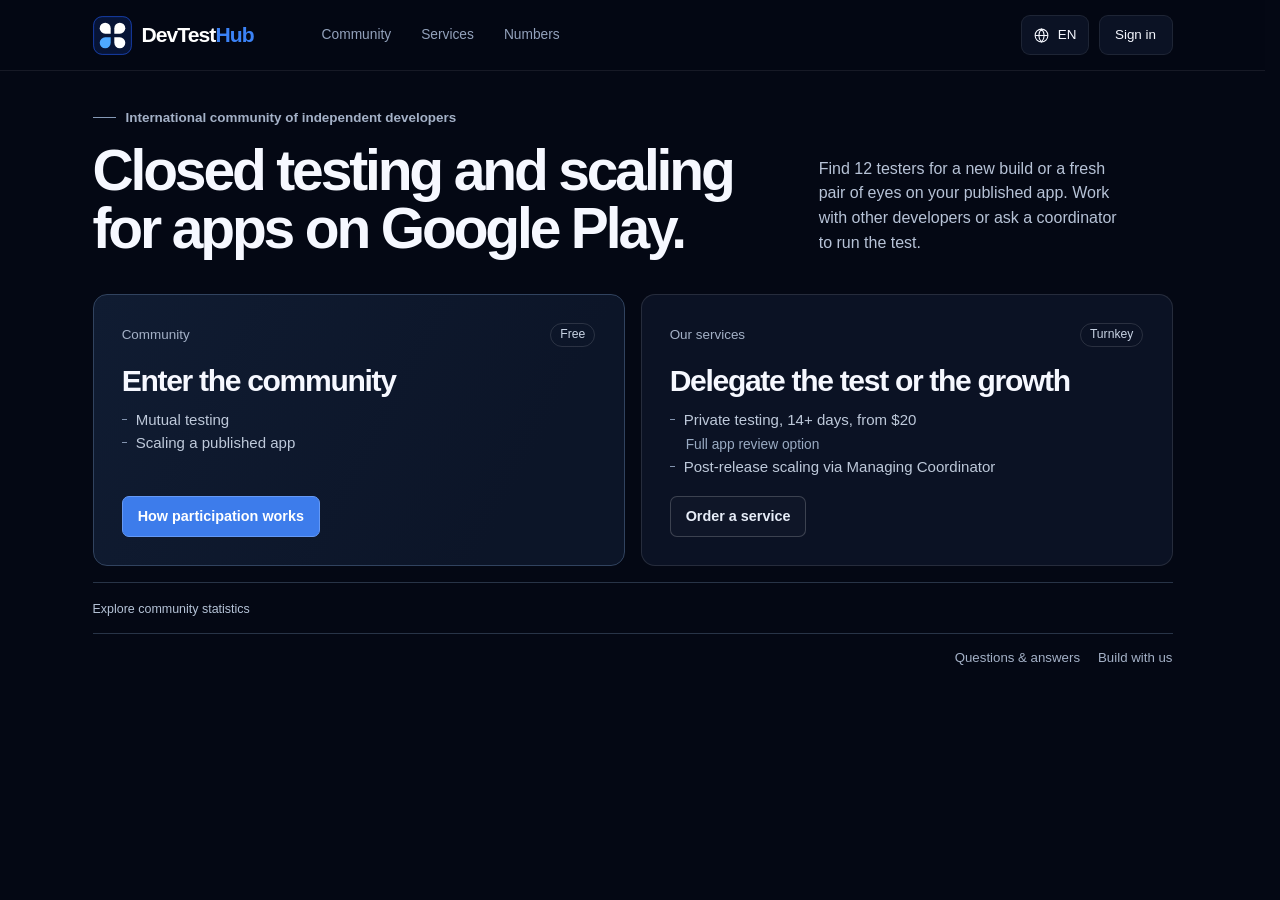
==== index.html @ c3ad7a97 "Обновили сайт «Не число» на скриншоте — это пустое поле. Боевой `GET /api/web/trust-stats` ещё не от" ====
<!doctype html>
<html lang="en">
<head>
  <meta charset="utf-8">
  <meta name="viewport" content="width=device-width,initial-scale=1,viewport-fit=cover">
  <meta name="theme-color" content="#040814">
  <title>DevTestHub · Google Play closed testing and app growth</title>
  <meta name="description" content="Find 12 real testers for your Google Play closed test, grow a published app with fellow developers, or book a managed test from $20.">
  <link rel="canonical" href="https://devtesthub.app/">
  <meta property="og:type" content="website">
  <meta property="og:site_name" content="DevTestHub">
  <meta property="og:title" content="Mutual testing and private closed testing for Google Play">
  <meta property="og:description" content="Test together before launch. Keep improving after release. Join independent developers or delegate testing and growth to a coordinator.">
  <meta property="og:url" content="https://devtesthub.app/">
  <meta property="og:image" content="https://devtesthub.app/assets/social-card.png">
  <meta property="og:image:width" content="1200">
  <meta property="og:image:height" content="630">
  <meta property="og:image:alt" content="DevTestHub: mutual testing and private closed testing for Google Play">
  <meta property="og:locale" content="en_US">
  <meta property="og:locale:alternate" content="ru_RU">
  <meta name="twitter:card" content="summary_large_image">
  <link rel="icon" href="assets/favicon.svg" type="image/svg+xml">
  <link rel="stylesheet" href="css/styles.css?v=8">
  <link rel="stylesheet" href="css/redesign.css?v=8">
  <link rel="stylesheet" href="css/face.css?v=8">
  <link rel="stylesheet" href="css/chapters.css?v=8">
  <link rel="stylesheet" href="css/trust.css?v=8">
  <link rel="stylesheet" href="css/checkout.css?v=8">
  <script src="js/config.js?v=8"></script>
  <script src="js/utils.js?v=8" defer></script>
  <script src="js/languages.js?v=8" defer></script>
  <script src="js/site-copy.js?v=8" defer></script>
  <script src="js/faq-copy.js?v=8" defer></script>
  <script src="js/service-copy.js?v=8" defer></script>
  <script src="js/trust-copy.js?v=8" defer></script>
  <script src="js/i18n.js?v=8" defer></script>
  <script src="js/drawers.js?v=8" defer></script>
  <script src="js/api.js?v=8" defer></script>
  <script src="js/wizard.js?v=8" defer></script>
  <script src="js/app.js?v=8" defer></script>
  <script src="js/landing.js?v=8" defer></script>
  <script src="js/trust.js?v=8" defer></script>
  <script type="application/ld+json">
  {"@context":"https://schema.org","@type":"Service","name":"DevTestHub Private Google Play Testing","serviceType":"Google Play closed testing","url":"https://devtesthub.app/","provider":{"@type":"Organization","name":"DevTestHub","url":"https://devtesthub.app/"},"description":"A developer community for mutual Google Play testing and for growing published apps. The same community runs a managed 15-day private test with 12+ real testers. A written app review is available in the extended package.","offers":[{"@type":"Offer","name":"Private test, crypto","price":"20","priceCurrency":"USD","url":"https://devtesthub.app/#services/testing"},{"@type":"Offer","name":"Private test, PayPal or bank","price":"23","priceCurrency":"USD","url":"https://devtesthub.app/#services/testing"},{"@type":"Offer","name":"Full written review","price":"75","priceCurrency":"USD","url":"https://devtesthub.app/#services/testing"}]}
  </script>
  <script type="application/ld+json">{"@context":"https://schema.org","@type":"FAQPage","mainEntity":[{"@type":"Question","name":"Who needs 12 testers for 14 days?","acceptedAnswer":{"@type":"Answer","text":"For personal Google Play developer accounts created after November 13, 2023, at least 12 testers must stay opted in continuously for the 14 days before you apply. Once that condition is met, you can request production access in Play Console. Google reviews the application."}},{"@type":"Question","name":"How does mutual testing differ from private testing?","acceptedAnswer":{"@type":"Answer","text":"In a free exchange, developers use each other’s builds and check in daily. With private testing, DevTestHub coordinates 12 or more testers on real Android devices. You follow the work without taking on partner apps."}},{"@type":"Question","name":"Why plan for 14+ days?","acceptedAnswer":{"@type":"Answer","text":"The minimum opt-in period is continuous. We usually schedule a full 15 days for a managed test, allowing a buffer for time-zone boundaries and Play Console updates. In an exchange, keep each partner’s agreed end date."}},{"@type":"Question","name":"What does the $75 review add to the basic test?","acceptedAnswer":{"@type":"Answer","text":"The basic test covers team activity and help answering the production-access questionnaire. It costs $20 with crypto or $23 with PayPal or bank transfer. The $75 total includes a written app review with device coverage, reproducible issues and a prioritized fix plan. Arrange it with the team in Telegram."}},{"@type":"Question","name":"How do I connect testers to my build?","acceptedAnswer":{"@type":"Answer","text":"Add google-play-dev-test@googlegroups.com to the tester groups for your closed track. Make the build available in the required regions, send the changes for review and share the Android testing link. You keep sole control of your Play Console."}},{"@type":"Question","name":"Can the team test a paid app?","acceptedAnswer":{"@type":"Answer","text":"Add the tester group in Play Console’s License testing settings as well as in the closed track. Keep the license response at RESPOND_NORMALLY. The setup guide shows both places."}},{"@type":"Question","name":"What if Google asks for more testing?","acceptedAnswer":{"@type":"Answer","text":"Send us the review response. We continue testing until you receive production access or refund the service fee. You handle any code or policy changes Google requests. Google makes the final access decision."}},{"@type":"Question","name":"Why does the bot use Telegram Stars?","acceptedAnswer":{"@type":"Answer","text":"Telegram requires Stars for digital services sold inside bots and Mini Apps. Choose Stars there, or use crypto, PayPal or bank transfer on this website. You can attach a receipt and follow the order in your account."}},{"@type":"Question","name":"Can I join with an app that is already published?","acceptedAnswer":{"@type":"Answer","text":"Yes. List the app in the Mini App and choose a task for other developers to try. They can assess clarity, ease of use and stability, document a bug or suggest a change. Public store reviews are always voluntary."}},{"@type":"Question","name":"What does a growth coordinator take on?","acceptedAnswer":{"@type":"Answer","text":"The coordinator organizes the team, manages reciprocal tests and follows up on participation. You set the product question, watch activity in the bot and compare the outcome with your Play Console data. Discuss scope and terms before handing over coordination."}}]}</script>
</head>
<body>
<div id="page-shell">
<a class="skip-link" href="#main" data-i18n="skip">Skip to content</a>
<header class="site-header"><div class="container header-inner">
<a class="brand notranslate" translate="no" href="#top" aria-label="DevTestHub home"><svg class="brand-icon" viewBox="0 0 64 64" fill="none" aria-hidden="true"><rect x="1" y="1" width="62" height="62" rx="14" fill="#071436" stroke="#1e4fd6" stroke-width="1.2"/><g fill="#FFFFFF"><path d="M29 29H20A9 9 0 1 1 29 20Z"/><path d="M29 29H20A9 9 0 1 1 29 20Z" transform="rotate(90 32 32)"/><path d="M29 29H20A9 9 0 1 1 29 20Z" transform="rotate(180 32 32)"/></g><path d="M29 29H20A9 9 0 1 1 29 20Z" transform="rotate(270 32 32)" fill="#4ea8ff"/></svg><span class="wordmark">DevTest<span>Hub</span></span></a>
<nav class="desktop-nav" aria-label="Main navigation"><a href="#community" data-i18n="navCommunity">Community</a><a href="#services" data-i18n="homeNavServices">Services</a><a href="#trust" data-i18n="homeNavTrust">Numbers</a></nav>
<div class="header-actions"><a class="dev-badge notranslate" translate="no" href="?env=prod" title="DEV environment · click to return to production">DEV</a>
<button type="button" id="language-trigger" aria-label="Find a language" data-i18n-aria="languageSearch" class="language-trigger notranslate" translate="no" data-open-drawer="language" aria-controls="language" aria-expanded="false"><svg viewBox="0 0 24 24" width="17" height="17" fill="none" stroke="currentColor" stroke-width="1.5" aria-hidden="true"><circle cx="12" cy="12" r="9"/><path d="M3 12h18M12 3c5 5 5 13 0 18-5-5-5-13 0-18Z"/></svg><span id="current-language">EN</span></button>
<button type="button" class="profile-chip" id="account-trigger" data-open-drawer="account" aria-controls="account" aria-expanded="false"><span id="header-avatar" class="avatar avatar-small" hidden><img id="header-avatar-image" alt="" hidden><span id="header-avatar-fallback"></span></span><span id="header-profile-name" data-i18n="accountChip">Sign in</span><span id="header-balance" class="notranslate" translate="no" hidden></span></button></div>
</div></header>
<main id="main" tabindex="-1">
<section class="gateway" id="top" data-view>
  <div class="gateway-intro">
    <p class="kicker" data-i18n="homeNetwork">International community of independent developers</p>
    <h1 data-i18n="homeTitle">Closed testing and scaling for apps on Google Play.</h1>
    <p class="chapter-lead" data-i18n="homeLead">Find 12 testers for a new build or a fresh pair of eyes on your published app. Work with other developers or ask a coordinator to run the test.</p>
  </div>
  <div class="path-grid">
    <article class="path-card mutual">
      <div class="path-caption"><span data-i18n="navCommunity">Community</span><span class="path-tag" data-i18n="homeFree">Free to join</span></div>
      <h2 data-i18n="homeCommunity">Enter the community</h2>
      <ul class="path-options"><li><span data-i18n="homeMutual">Mutual testing</span></li><li><span data-i18n="homeGrowth">Scaling a published app</span></li></ul>
      <div class="path-foot"><a class="path-action main-action" href="#community"><span translate="yes" data-i18n="homeCommunityCta">How participation works</span></a><small data-community-scale hidden></small></div>
    </article>
    <article class="path-card private">
      <div class="path-caption"><span data-i18n="homeServices">Our services</span><span class="path-tag" data-i18n="homeManaged">Turnkey</span></div>
      <h2 data-i18n="homeDelegate">Delegate the test or the growth</h2>
      <ul class="path-options"><li><span data-i18n="homePrivateStart">Private testing, 14+ days, from</span> <bdi class="notranslate" translate="no">$<span data-price="crypto">20</span></bdi><span class="path-sub" data-i18n="homePrivateReview">Full app review option</span></li><li><span data-i18n="homeCoordinate">Post-release scaling via Managing Coordinator</span></li></ul>
      <div class="path-foot"><a class="path-action" href="#services"><span translate="yes" data-i18n="homeServiceCta">Order a service</span></a></div>
    </article>
  </div>
  <a href="#trust" class="stats-ribbon" data-stats-ribbon><span data-stats-link data-i18n="statsRibbonFallback">Explore community statistics</span><span data-stats-strip hidden></span></a>
  <nav class="gateway-links" aria-label="Resources"><a href="#faq"><span translate="yes" data-i18n="homeQuestions">Questions & answers</span></a><a href="#build"><span translate="yes" data-i18n="homeTeam">Build with us</span></a></nav>
</section>
<section data-view id="community" class="chapter editorial community-index">
<nav class="trail" aria-label="Breadcrumb"><a href="#top" data-i18n="directoryHome">Home</a></nav><h1 data-i18n="ed_community">We test and grow apps. Before release and after.</h1><p class="chapter-lead" data-i18n="ed_communityLead">Not another chat that goes quiet. An exchange where both sides can see the work, and every day has something real to check.</p>
<div class="track-list"><article class="track-link"><span class="track-state" data-i18n="edMutState">Before release</span><div><h2 id="track-mutual" data-i18n="edMutTitle">Closed testing</h2><p data-i18n="edMutBody">The required stage, without grey schemes. See how a participant’s day actually runs.</p></div><span aria-hidden="true" class="track-chevron">›</span><a class="track-target" href="#community/mutual" aria-labelledby="track-mutual"></a></article><article class="track-link"><span class="track-state" data-i18n="edGrowState">After release</span><div><h2 id="track-growth" data-i18n="edGrowTitle">Published apps</h2><p data-i18n="edGrowBody">The app is already in the store. Bugs from other phones, honest notes, first users. Activity lifts Play visibility on its own and moves the app toward real payments.</p></div><span aria-hidden="true" class="track-chevron">›</span><a class="track-target" href="#community/growth" aria-labelledby="track-growth"></a></article></div><nav class="editorial-related"><a class="route-link" href="#community/mission" data-i18n="edMissionLink">Mission & values</a><a class="route-link" href="#trust" data-i18n="edTrustLink">Community in numbers</a><a class="route-link" href="#build" data-i18n="edBuildLink">Open roles & ideas</a></nav>
</section>
<section data-view id="community/mutual" class="chapter editorial ">
<nav class="trail" aria-label="Breadcrumb"><a href="#top" data-i18n="directoryHome">Home</a> <i aria-hidden="true">/</i> <a href="#community" data-i18n="navCommunity">Community</a></nav><h1 data-i18n="ed_mutual">A closed test people actually finish.</h1><p class="chapter-lead" data-i18n="ed_mutualLead">You test their app. They test yours. Each exchange has its own dates. Plan for 14 days or more.</p>
<div class="field-note"><h2 data-i18n="edPrepH">Before the first check-in</h2><div><p data-i18n="edPrepP">List the build in the Mini App and open the testing link. Agree on one task a new user should finish. The phone model already lives in the profile.</p></div></div><div class="field-note"><h2 data-i18n="edDailyH">On a testing day</h2><div><p data-i18n="edDailyP">Walk the task and check in. On checkpoint days, send the screen report to the Chat Hub through the platform. The report has room for a bug, a recommendation and a test review.</p><p data-i18n="edTeamTime">A useful target for the whole team is about 30 minutes of real use a day.</p></div></div><div class="field-note"><h2 data-i18n="edFinishH">When your own test finishes</h2><div><p data-i18n="edFinishP">Your app can move to review while a partner still has days left. Finish each exchange you accepted. Leaving early affects Reliability. Complaints or suspicious activity may lead to an account block or project removal.</p></div></div><div class="editorial-actions"><a class="button button-primary" href="#community/rules" data-i18n="edReadCode">Read the participant code</a><a class="route-link" href="https://t.me/googleplay_console_12testers/31/8296" target="_blank" rel="noopener noreferrer" data-i18n="edFullGuide">Full platform guide in Telegram</a></div>
</section>
<section data-view id="community/growth" class="chapter editorial ">
<nav class="trail" aria-label="Breadcrumb"><a href="#top" data-i18n="directoryHome">Home</a> <i aria-hidden="true">/</i> <a href="#community" data-i18n="navCommunity">Community</a></nav><h1 data-i18n="ed_growth">Published apps</h1><p class="chapter-lead" data-i18n="ed_growthLead">After release you can see where people stall. Ship a fix, ask them to repeat the same task, and watch whether it reaches a payment.</p>
<div class="live-track notranslate" translate="no">Google Play · Live</div><div class="field-note"><h2 data-i18n="edSelfH">Work directly with developers</h2><div><p data-i18n="edSelfP">Add the published app to the Mini App. Give a concrete task: restore a purchase, reach payment, understand a screen on the first try. Bugs and recommendations stay for the next release.</p><a class="route-link" href="#community/rules" data-i18n="edJoinLive">Read the code and join</a></div></div><div class="field-note"><h2 data-i18n="edCoordH">Hand coordination to the team</h2><div><p data-i18n="edCoordP">A coordinator manages reciprocal tests and keeps the team moving. Follow activity in the bot and compare changes in your own Play Console. Start the conversation with the link to your app and the question you want answered.</p><a class="route-link" href="#services/growth" data-i18n="edCoordLink">Explore managed growth</a></div></div>
</section>
<section data-view id="community/mission" class="chapter editorial ">
<nav class="trail" aria-label="Breadcrumb"><a href="#top" data-i18n="directoryHome">Home</a> <i aria-hidden="true">/</i> <a href="#community" data-i18n="navCommunity">Community</a></nav><h1 data-i18n="ed_mission">DevTestHub Philosophy</h1><p class="chapter-lead" data-i18n="ed_missionLead">You came with an app. This page is how we work with it — from the first closed test to a later release.</p>
<div class="field-note"><h2 data-i18n="edRecipH">Real work, not a checkbox</h2><div><p data-i18n="edRecipP">A bug, a rough edge, an honest first impression. The phone model is already in the profile — don’t repeat it in every report.</p></div></div><div class="field-note"><h2 data-i18n="edChoiceH">An honest verdict</h2><div><p data-i18n="edChoiceP">No inflated ratings. The useful review stays inside the platform. A store review is yours to leave, never a condition of the exchange.</p></div></div><div class="field-note"><h2 data-i18n="edTrustPrincipleH">Reputation over time</h2><div><p data-i18n="edTrustPrincipleP">It builds across closed tests and published apps. Reliability, Karma and Contribution show a new partner how you work.</p></div></div><div class="field-note"><h2 data-i18n="edInitiativeH">Your ideas can move this</h2><div><p data-i18n="edInitiativeP">A feature, a mechanic, a new direction. Propose it and try it with a small group. The community grows with the people in it.</p></div></div><div class="editorial-actions"><a class="button button-primary" href="#community/rules" data-i18n="edReadCode">Read the participant code</a><a class="route-link" href="#build" data-i18n="edBuildLink">Open roles & ideas</a></div>
</section>
<section data-view id="community/rules" class="chapter editorial ">
<nav class="trail" aria-label="Breadcrumb"><a href="#top" data-i18n="directoryHome">Home</a> <i aria-hidden="true">/</i> <a href="#community" data-i18n="navCommunity">Community</a></nav><h1 data-i18n="ed_rules">The participant code</h1><p class="chapter-lead" data-i18n="ed_rulesLead">Four agreements. Read them before you take the first project.</p>
<ol class="code-list"><li><div class="field-note"><div><h2 data-i18n="ed14H">Stay until the agreed end</h2><p class="code-badge" data-i18n="ed14Badge">Closed testing — 14+ days · Published apps — the period you agreed</p></div><div><p data-i18n="ed14P">Your own project can already be in review. Exchanges you accepted still run until each of them ends. Leaving early drops Reliability. Complaints and violations can close the account or remove the project.</p><details class="code-extension"><summary data-i18n="edReserveTitle">If the project needs an extension</summary><p data-i18n="edReserve">The owner lengthens the cycle and reserves $BUST for the team, so the exchange stays even. End dates can drift apart because of that.</p></details></div></div></li><li><div class="field-note"><h2 data-i18n="edRealH">Check the app, don’t just open it</h2><div><p data-i18n="edRealP">Find a bug, leave a recommendation, attach the checkpoint screens. That is the useful part. The phone model is set once in the profile.</p></div></div></li><li><div class="field-note"><h2 data-i18n="edHonestH">Honest review, inside and out</h2><div><p data-i18n="edHonestP">We don’t back fake store reviews. If the app really earned it, a public review is your choice. For the developer, leave an internal one: <strong>Ease of use &amp; interface</strong>, <strong>Stability &amp; speed</strong>, <strong>Usefulness &amp; features</strong>.</p></div></div></li><li><div class="field-note"><h2 data-i18n="edCapitalH">Build a reputation people can see</h2><div><p data-i18n="edCapitalP">Reliability, Karma and Contribution stay on the profile and decide who takes your project next. Active members get more ways to grow their own apps.</p></div></div></li></ol><div class="ack" id="community-gate"><label class="ack-check"><input type="checkbox" id="community-ack"><span data-i18n="edAck">I have read the Code and share the community rules.</span></label><p class="ack-wait" id="community-wait" data-i18n="edWait">Confirm to open the bot and Mini App.</p><div id="community-actions" class="entry-actions" hidden><a class="button button-outline" href="https://t.me/Android12TestersBot?start=web_mutual" data-bot-link="bot" target="_blank" rel="noopener noreferrer" data-i18n="edBot">Open the Telegram bot</a><a class="button button-primary" href="https://t.me/Android12TestersBot/app" data-bot-link="app" target="_blank" rel="noopener noreferrer" data-i18n="edApp">Enter the Mini App</a><p class="entry-hint" data-i18n="edBotHelp">The bot sends updates to your chat. Open the Mini App to list your project and choose partners.</p></div></div>
</section>
<section data-view id="build" class="chapter editorial ">
<nav class="trail" aria-label="Breadcrumb"><a href="#top" data-i18n="directoryHome">Home</a></nav><h1 data-i18n="ed_build">Build DevTestHub with us.</h1><p class="chapter-lead" data-i18n="ed_buildLead">Take a piece you can actually move. One problem you’ve seen, and a small change you’re willing to try.</p>
<h2 class="subsection-title" data-i18n="edOpenRoles">Open roles</h2>
<article class="role-card"><h3 data-i18n="edArchitectH">Community and mechanics</h3><p data-i18n="edArchitectP">How people find each other, trade tests and don’t get lost in the Chat Hub. Sketch a mechanic, run it with a small group, keep what works.</p></article>
<article class="role-card"><h3 data-i18n="edQAH">QA and interface editor</h3><p data-i18n="edQAP">Releases of the Mini App, the bot and this site. Break the edge cases and edit RU/EN until the sentence is clear the first time.</p></article>
<article class="role-card"><h3 data-i18n="edSMMH">Growth and communications</h3><p data-i18n="edSMMP">Developers come for a real case and a number, not a blast. What broke, what you fixed, what changed on the phone.</p></article>
<article class="role-card"><h3 data-i18n="edMentorH">Newcomer curator</h3><p data-i18n="edMentorP">The first cycle in the Chat Hub, Play Console without the fog, and a list of places where people stumble — back into the product.</p></article>
<article class="role-card"><h3 data-i18n="edMarketH">App showcase</h3><p data-i18n="edMarketP">The DevTestHub market, and a quiet network where indie apps introduce each other — inside and outside — only when it’s relevant and agreed.</p></article>
<p class="contact-note"><span data-i18n="edFounder">Have a direction in mind? Tell the founder what you would try first.</span> <a href="https://t.me/garantXchange" target="_blank" rel="noopener noreferrer">@garantXchange</a></p>
</section>
<section data-view id="faq" class="chapter editorial ">
<nav class="trail" aria-label="Breadcrumb"><a href="#top" data-i18n="directoryHome">Home</a></nav><h1 data-i18n="ed_faq">Questions before you start</h1><p class="chapter-lead" data-i18n="ed_faqLead">Choose the question closest to the decision you are making.</p>
<div class="faq-list"><details><summary data-i18n="seoFaq1q">Who needs 12 testers for 14 days?</summary><p data-i18n="seoFaq1a">For personal Google Play developer accounts created after November 13, 2023, at least 12 testers must stay opted in continuously for the 14 days before you apply. Once that condition is met, you can request production access in Play Console. Google reviews the application.</p><a class="route-link" href="https://support.google.com/googleplay/android-developer/answer/14151465" target="_blank" rel="noopener noreferrer" data-i18n="googleRequirementsLink">Google Play testing requirements</a></details>
<details><summary data-i18n="seoFaq2q">How does mutual testing differ from private testing?</summary><p data-i18n="seoFaq2a">In a free exchange, developers use each other’s builds and check in daily. With private testing, DevTestHub coordinates 12 or more testers on real Android devices. You follow the work without taking on partner apps.</p></details>
<details><summary data-i18n="seoFaq3q">Why plan for 14+ days?</summary><p data-i18n="seoFaq3a">The minimum opt-in period is continuous. We usually schedule a full 15 days for a managed test, allowing a buffer for time-zone boundaries and Play Console updates. In an exchange, keep each partner’s agreed end date.</p></details>
<details><summary data-i18n="seoFaq4q">What does the $75 review add to the basic test?</summary><p data-i18n="seoFaq4a">The basic test covers team activity and help answering the production-access questionnaire. It costs $20 with crypto or $23 with PayPal or bank transfer. The $75 total includes a written app review with device coverage, reproducible issues and a prioritized fix plan. Arrange it with the team in Telegram.</p></details>
<details><summary data-i18n="seoFaq5q">How do I connect testers to my build?</summary><p data-i18n="seoFaq5a">Add <code>google-play-dev-test@googlegroups.com</code> to the tester groups for your closed track. Make the build available in the required regions, send the changes for review and share the Android testing link. You keep sole control of your Play Console.</p></details>
<details><summary data-i18n="seoFaq6q">Can the team test a paid app?</summary><p data-i18n="seoFaq6a">Add the tester group in Play Console’s License testing settings as well as in the closed track. Keep the license response at <code>RESPOND_NORMALLY</code>. The setup guide shows both places.</p></details>
<details><summary data-i18n="seoFaq7q">What if Google asks for more testing?</summary><p data-i18n="seoFaq7a">Send us the review response. We continue testing until you receive production access or refund the service fee. You handle any code or policy changes Google requests. Google makes the final access decision.</p></details>
<details><summary data-i18n="seoFaq8q">Why does the bot use Telegram Stars?</summary><p data-i18n="seoFaq8a">Telegram requires Stars for digital services sold inside bots and Mini Apps. Choose Stars there, or use crypto, PayPal or bank transfer on this website. You can attach a receipt and follow the order in your account.</p></details>
<details><summary data-i18n="seoFaq9q">Can I join with an app that is already published?</summary><p data-i18n="seoFaq9a">Yes. List the app in the Mini App and choose a task for other developers to try. They can assess clarity, ease of use and stability, document a bug or suggest a change. Public store reviews are always voluntary.</p></details>
<details><summary data-i18n="seoFaq10q">What does a growth coordinator take on?</summary><p data-i18n="seoFaq10a">The coordinator organizes the team, manages reciprocal tests and follows up on participation. You set the product question, watch activity in the bot and compare the outcome with your Play Console data. Discuss scope and terms before handing over coordination.</p></details></div>
</section>
<section class="chapter service-chapter" data-view id="services"><nav class="trail"><a href="#top" data-i18n="directoryHome">Home</a> <i aria-hidden="true">/</i> <span data-i18n="serviceHome">Services</span></nav><header class="services-head"><h1><span data-i18n="serviceDirectory">Services for your app</span></h1><p class="chapter-lead"><span data-i18n="serviceIntro">Where is your app today? Choose the part you want our community to run.</span></p></header>
<div class="service-routes">
<a class="service-route" href="#services/testing"><span class="service-stage"><span data-i18n="serviceTrack">Before release</span></span><div><h2><span data-i18n="serviceClosed">Private closed testing</span></h2><p><span data-i18n="serviceClosedBlurb">We bring the testers, run the cycle and help you apply for production access.</span></p></div><div class="service-route-end"><small><span data-i18n="serviceFrom">From</span> <b>$<span data-price="crypto">20</span></b></small><strong><span data-i18n="serviceStart">Set up a test</span></strong></div></a>
<a class="service-route" href="#services/growth"><span class="service-stage"><span data-i18n="serviceLive">After release</span></span><div><h2><span data-i18n="serviceGrowth">Growth with a coordinator</span></h2><p><span data-i18n="serviceGrowthBlurb">Delegate the daily exchanges while you shape the next release.</span></p></div><div class="service-route-end"><strong><span data-i18n="serviceExplore">Meet the format</span></strong></div></a></div>
<p class="service-exit"><span data-i18n="serviceAlternative">Prefer to work with other developers yourself?</span> <a href="#community"><span data-i18n="serviceMutual">Explore the community</span></a></p></section>
<section class="chapter service-chapter" data-view id="services/testing"><nav class="trail"><a href="#top" data-i18n="directoryHome">Home</a> <i aria-hidden="true">/</i> <a href="#services"><span data-i18n="serviceHome">Services</span></a></nav><header class="checkout-head"><div><h1><span data-i18n="serviceClosed">Private closed testing</span></h1><p class="chapter-lead"><span data-i18n="serviceReady">Share the link to your closed track. We’ll coordinate the people and the daily testing.</span></p></div><button class="button button-outline button-small" data-open-drawer="guide" type="button"><span data-i18n="serviceGuide">Play Console setup guide</span></button></header>
<div class="checkout-layout"><div id="page-checkout-slot"><div class="wizard-card checkout-editor" id="checkout-editor"><div class="wizard-top"><span id="draft-indicator" class="draft-indicator" data-i18n="draftSaved">Draft saved on this device</span></div><ol class="stepper" aria-label="Order steps"><li aria-current="step" data-step-label="1"><b>1</b><span data-i18n="stepApp">App details</span></li><li data-step-label="2"><b>2</b><span data-i18n="stepSetup">Play Console</span></li><li data-step-label="3"><b>3</b><span data-i18n="stepPayment">Payment</span></li></ol>
    <div id="resume-banner" class="notice" hidden><span data-i18n="resumeDraft">Your saved draft is ready. Check the details and continue.</span><button class="text-button" type="button" id="clear-draft" data-i18n="clearDraft">Clear draft</button></div>
<form id="order-form" novalidate>
<section data-step="1" aria-labelledby="app-step-title"><h3 id="app-step-title"><span data-i18n="serviceDetails">App details</span></h3><div id="project-picker-wrap" hidden><label for="project-picker"><span data-i18n="serviceSelect">Use a project from your account</span></label><select id="project-picker"><option value="" data-i18n="manualEntry">Enter manually</option></select></div><div hidden aria-hidden="true">
        <input type="checkbox" name="detailsConfirmed" checked>
        <input type="checkbox" name="linkConfirmed" checked>
        <input type="checkbox" name="groupConfirmed" checked>
        <input type="checkbox" name="countriesConfirmed" checked>
        <input type="checkbox" name="reviewConfirmed" checked>
      </div>

<div class="app-pair"><div><label for="app-name" data-i18n="appName">App name</label><input id="app-name" name="appName" maxlength="100" autocomplete="off" required></div>
<fieldset><legend data-i18n="appType">App type</legend><div class="choice-row"><label class="choice"><input type="radio" name="appType" value="free" checked><span data-i18n="freeApp">Free app</span></label><label class="choice"><input type="radio" name="appType" value="paid"><span data-i18n="paidApp">Paid app</span></label></div></fieldset></div><div class="inset-panel" id="license-panel" hidden><p><span data-i18n="servicePaidHelp">Set up License Testing so testers can install this paid build.</span> <button class="button button-outline button-small" data-open-drawer="guide" type="button"><span data-i18n="serviceGuide">Play Console setup guide</span></button></p><label class="check"><input type="checkbox" name="licenseConfirmed"><span data-i18n="licenseConfirm">I have configured License Testing for this paid app.</span></label></div></section>
<section data-step="2" aria-labelledby="setup-step-title"><h3 id="setup-step-title" data-i18n="setupTitle">Connect your closed test</h3><label for="testing-link"><span data-i18n="serviceLink">Closed testing link</span></label><input id="testing-link" name="testingLink" type="text" placeholder="com.example.app" autocomplete="off" spellcheck="false" required aria-describedby="link-format"><p id="link-format" class="field-help"><span data-i18n="serviceLinkHelp">Paste a testing link, store URL or</span> <code>Package ID</code>.</p><p id="normalized-link" class="normalized-link notranslate" translate="no" hidden></p><div class="drawer-track-guide"><button class="button button-outline button-small" data-open-drawer="guide" type="button"><span data-i18n="serviceGuide">Play Console setup guide</span></button></div><div class="review-option"><label class="check"><input type="checkbox" name="fullReview"><strong><span data-i18n="serviceOption">Add a full app review</span></strong> <b class="review-total" data-i18n="serviceTotal">$75 total</b></label><p><span data-i18n="serviceReportScope">Device coverage, UX findings and a prioritized fix plan.</span> <a href="sample-report.html" target="_blank" rel="noopener"><span data-i18n="serviceSample">View a sample report</span></a></p></div></section>
<section data-step="3" aria-labelledby="payment-step-title"><h3 id="payment-step-title"><span data-i18n="serviceChoosePay">Payment</span></h3><div id="standard-payment"><p id="commerce-state" class="field-help" role="status" data-i18n="loadingPrices">Checking current prices…</p><button type="button" class="text-button" id="retry-commerce" hidden data-i18n="retry">Try again</button><div class="notice" id="login-reminder"><span data-i18n="loginBeforePayment">Sign in with Telegram before paying or submitting your order.</span> <a href="#account" data-i18n="signIn">Sign in</a></div>
<fieldset><legend class="sr-only" data-i18n="paymentTitle">Choose your payment method</legend><div class="payment-methods"><label class="choice"><input type="radio" name="paymentMethod" value="crypto" checked><span class="choice-inner"><span class="choice-title" data-i18n="crypto">Crypto</span> <b class="choice-price">$<span data-price="crypto">20</span></b></span></label><label class="choice"><input type="radio" name="paymentMethod" value="paypal"><span class="choice-inner"><span class="choice-title">PayPal</span> <b class="choice-price">$<span data-price="paypal">23</span></b></span></label><label class="choice"><input type="radio" name="paymentMethod" value="bank"><span class="choice-inner"><span class="choice-title" data-i18n="bank">Bank</span> <b class="choice-price">$<span data-price="bank">23</span></b></span></label></div></fieldset>

<div id="payment-instructions">      <div data-payment="crypto" class="inset-panel"><label for="exchange" data-i18n="selectExchange">Choose your exchange</label><select name="exchange" id="exchange"><option value="binance">Binance</option><option value="bybit">ByBit</option><option value="okx">OKX</option><option value="htx">HTX</option><option value="gate">Gate</option></select><p data-i18n="internalTransfer">Send an internal USDT transfer inside the selected exchange. This is an exchange UID, not a blockchain wallet address.</p><div class="copy-row"><div><span id="exchange-label" class="small notranslate">Binance ID</span><code id="exchange-uid">967321648</code></div><button type="button" class="text-button" id="copy-uid" data-i18n="copy">Copy</button></div><a id="exchange-link" class="button button-outline" href="https://www.binance.com" target="_blank" rel="noopener" data-i18n="openExchange">Open exchange</a></div>
      <div data-payment="paypal" class="inset-panel" hidden><p data-i18n="paypalInstructions">Pay $23 ($20 + $3 fee), then come back and attach your receipt.</p><a id="paypal-link" class="button button-primary" href="https://paypal.me/devtesthub/23USD" target="_blank" rel="noopener" data-i18n="payPaypal">Pay $23 with PayPal</a><details><summary data-i18n="manualPaypal">Prefer a manual transfer?</summary><div class="copy-row"><code>pay.hubstation@gmail.com</code><button type="button" class="text-button" data-copy="pay.hubstation@gmail.com" data-i18n="copy">Copy</button></div><a href="https://www.paypal.com/myaccount/transfer/homepage/pay" target="_blank" rel="noopener" data-i18n="openPaypal">Open PayPal</a></details></div>
      <div data-payment="bank" class="inset-panel" hidden><p data-i18n="bankInstructions">The manager converts $23 to your local currency and sends the exact amount and payment details in Telegram.</p><label for="currency" data-i18n="currency">Payment currency</label><select name="currency" id="currency"><option value="TRY">TRY — Türkiye</option><option value="BYN">BYN — Belarus</option><option value="KZT">KZT — Kazakhstan</option><option value="KGS">KGS — Kyrgyzstan</option><option value="VND">VND — Vietnam</option><option value="RUB">RUB — Russia</option></select><label for="bank-name" data-i18n="bankName">Your bank</label><input name="bankName" id="bank-name" maxlength="80" placeholder="Ziraat, Kaspi, T-Bank…"><label class="check"><input type="checkbox" name="personalAccount" checked><span data-i18n="personalAccount">Paying from a personal account</span></label><button type="button" class="button button-outline" id="request-requisites" data-i18n="requestRequisites">Request bank payment details</button><div id="bank-order" hidden><p id="bank-order-label" class="notranslate" translate="no"></p><a id="manager-chat" class="button button-outline" href="https://t.me/garantXchange" target="_blank" rel="noopener" data-i18n="openManager">Chat with @garantXchange</a><p class="small" data-i18n="bankWaiting">After receiving the details and paying, attach your receipt below.</p></div></div>
      <div class="receipt-dropzone" id="receipt-dropzone">
        <input id="receipt" type="file" accept="image/png,image/jpeg,image/webp" class="receipt-file-input" aria-labelledby="receipt-label">
        <div class="receipt-dropzone-content" id="receipt-dropzone-idle">
          <div class="receipt-icon" aria-hidden="true"><svg viewBox="0 0 24 24" width="28" height="28" fill="none" stroke="currentColor" stroke-width="1.8"><path d="M14 2H6a2 2 0 0 0-2 2v16a2 2 0 0 0 2 2h12a2 2 0 0 0 2-2V8z"/><polyline points="14 2 14 8 20 8"/><line x1="12" y1="18" x2="12" y2="12"/><line x1="9" y1="15" x2="15" y2="15"/></svg></div>
          <strong id="receipt-label" data-i18n="uploadReceiptTitle">Attach payment receipt</strong>
          <p data-i18n="serviceReceiptFormat">PNG, JPEG or WebP · up to 5 MB</p>
        </div>
        <div class="receipt-dropzone-selected" id="receipt-dropzone-selected" hidden>
          <img id="receipt-preview" class="receipt-preview-thumb" alt="Receipt preview">
          <div class="receipt-selected-details">
            <p id="receipt-info" class="receipt-file-name notranslate" translate="no"></p>
            <span class="badge-status badge-valid" data-i18n="receiptReady">Receipt attached</span>
          </div>
          <button type="button" class="text-button button-tiny" id="receipt-remove-btn" data-i18n="removeAccount">Remove</button>
        </div>
      </div>
<label class="check"><input type="checkbox" name="paymentConfirmed"><span data-i18n="servicePaymentConfirm">I paid the amount shown for this app.</span></label></div></div>
<div id="managed-payment" hidden><p><span data-i18n="serviceManual">The coordinator confirms the scope and sends payment details in Telegram.</span></p><a class="button button-primary" id="managed-order-link" href="https://t.me/garantXchange" target="_blank" rel="noopener"><span data-i18n="serviceHuman">Arrange test and review in Telegram · $75</span></a></div></section>
<div id="wizard-error" class="error-message" role="alert" hidden tabindex="-1"></div><div id="wizard-success" class="success-message" role="status" hidden></div><div class="wizard-footer"><button type="button" class="button button-quiet" id="wizard-back" hidden data-i18n="back">Back</button><button type="submit" class="button button-primary" id="wizard-next" data-i18n="submitOrder">Place order</button></div></form></div></div><aside class="plan-box"><h2><span data-i18n="servicePlan">Your testing plan</span></h2><p class="plan-price"><strong class="notranslate" id="plan-amount">$20</strong><small><span data-i18n="servicePriceUnit">per app</span></small></p><ul><li><span data-i18n="serviceDevices">12+ real Android devices</span></li><li><span data-i18n="serviceDays">14+ days of closed testing, usually 15</span></li><li><span data-i18n="serviceQuestions">Help answering the production access questionnaire</span></li></ul><p class="plan-guarantee"><span data-i18n="serviceGuarantee">We keep testing until you get access, or refund you.</span></p><small class="plan-estimate"><span data-i18n="serviceRate">Our team estimates that 99% pass on the first application. Google makes the decision.</span></small><div class="plan-other"><a class="button button-outline" id="stars-order" data-bot-link="private" href="https://t.me/Android12TestersBot/app?startapp=guaranteed_test" target="_blank" rel="noopener"><span data-i18n="serviceStars">Pay with Telegram Stars</span></a><details><summary><span aria-hidden="true">ⓘ </span><span data-i18n="serviceWhyStars">Why Stars?</span></summary><p><span data-i18n="serviceStarsPolicy">Telegram uses Stars for digital services sold inside the bot. On this site you can pay with crypto, PayPal or a bank transfer.</span></p></details></div><a class="coordinator-help" href="https://t.me/garantXchange" target="_blank" rel="noopener"><span data-i18n="serviceHelp">Contact the coordinator</span></a></aside></div></section>
<section class="chapter service-chapter" id="services/growth" data-view><nav class="trail"><a href="#top" data-i18n="directoryHome">Home</a> <i aria-hidden="true">/</i> <a href="#services"><span data-i18n="serviceHome">Services</span></a></nav><header class="services-head"><p class="service-stage">Google Play · Live</p><h1><span data-i18n="serviceGrowth">Growth with a coordinator</span></h1><p class="chapter-lead"><span data-i18n="serviceGrowthLead">Give us one live app and a user journey worth testing. A coordinator organizes the exchanges and keeps your team moving.</span></p></header><dl class="growth-process"><div><dt><span data-i18n="serviceYou">Your part</span></dt><dd><span data-i18n="serviceYouBody">Send the store link, tell us who the app is for and which flow you want to improve. Agree on scope and timing directly with the coordinator.</span></dd></div><div><dt><span data-i18n="serviceTeam">Our part</span></dt><dd><span data-i18n="serviceTeamBody">The coordinator handles reciprocal commitments, follows up on reports and keeps the activity visible in the bot.</span></dd></div><div><dt><span data-i18n="serviceMeasure">Track the outcome</span></dt><dd><span data-i18n="serviceMeasureBody">Review findings from real devices alongside your own Play Console data. Use both to decide what to ship next.</span></dd></div></dl><a class="button button-primary" href="https://t.me/garantXchange" target="_blank" rel="noopener"><span data-i18n="serviceDiscuss">Talk to a coordinator</span></a></section>
<section data-view id="trust" class="chapter stats-chapter">
<nav class="trail"><a href="#top" class="crumb" data-i18n="directoryHome">Home</a><i aria-hidden="true">/</i><span aria-current="page" data-i18n="statsTitle">The community in numbers</span></nav>
<h1 data-i18n="statsTitle">The community in numbers</h1>
<p class="chapter-lead" data-i18n="statsLead">See who’s testing now and what developers have reported from their devices.</p>
<div class="stats-status" id="stats-status" role="status"><span data-stats-status-text data-i18n="statsLoading">Loading community figures…</span> <a href="https://t.me/googleplay_console_12testers" target="_blank" rel="noopener" data-i18n="statsSecondary">Read the public Daily Digest in Telegram</a><button type="button" data-stats-retry hidden data-i18n="statsRetry">Refresh figures</button></div>
<div id="stats-overview" hidden>
<div class="stats-stamp"><span data-i18n="statsUpdated">Updated</span> <time translate="no" data-stats-time></time></div>
<dl class="stats-ledger">
<div class="stats-feature"><dt><span data-i18n="statsShotReports" data-shot-label>Screenshot reports</span></dt><dd data-count="screenshot_reports" translate="no"></dd><dd class="stats-hint" data-i18n="statsShotReportsHint" data-shot-hint>An album counts as one report.</dd></div>
<div class="stats-item"><dt><span data-i18n="statsCycles">Apps released on Google Play</span></dt><dd data-count="production_releases" translate="no"></dd></div>
<div class="stats-item"><dt><span data-i18n="statsCheckins">Tests · 30 days</span></dt><dd data-count="checkins_30d" translate="no"></dd></div>
<div class="stats-item"><dt><span data-i18n="statsBugs">Bug reports</span></dt><dd data-count="bug_reports" translate="no"></dd></div>
<div class="stats-item"><dt><span data-i18n="statsIdeas">Recommendations sent</span></dt><dd data-count="ideas" translate="no"></dd></div>
</dl>
</div>
<section class="stats-sprint" id="stats-sprint" hidden aria-labelledby="stats-sprint-title">
<h2 id="stats-sprint-title" data-i18n="statsSprintTitle">Last completed sprint</h2>
<p class="stats-sprint-meta"><span data-sprint-name></span><span class="stats-sprint-pool" data-sprint-pool></span></p>
<p class="stats-sprint-empty" data-sprint-empty hidden data-i18n="statsSprintEmpty">No prize places in this sprint.</p>
<table class="stats-sprint-table"><thead><tr><th scope="col">#</th><th scope="col" data-i18n="statsSprintParticipant">Participant</th><th scope="col" data-i18n="statsSprintPoints">Contribution points</th><th scope="col" data-i18n="statsSprintPrize">Prize · $BUST</th></tr></thead><tbody data-sprint-winners></tbody></table>
</section>
<div class="stats-lower">
<section class="stats-geo" hidden id="stats-geo" aria-labelledby="stats-geo-title">
<h2 id="stats-geo-title" data-i18n="statsGeography">Community geography</h2>
<dl class="stats-population">
<div><dt data-i18n="statsCountries">Countries</dt><dd data-count="countries" translate="no"></dd></div>
<div><dt data-i18n="statsActive">Testing now</dt><dd data-count="active_testers" translate="no"></dd></div>
<div><dt data-i18n="statsTotal">All participants</dt><dd data-count="total_testers" translate="no"></dd></div>
</dl>
<table class="stats-countries"><thead><tr><th scope="col" data-i18n="statsCountry">Country</th><th scope="col" data-i18n="statsCounts">Active / total</th><th scope="col" data-i18n="statsShare">Share</th></tr></thead><tbody data-stats-countries></tbody></table>
<p hidden data-stats-no-countries data-i18n="statsNoRegions">No countries to show yet.</p>
<button type="button" class="stats-geo-toggle" data-stats-geo-toggle hidden aria-expanded="false"></button>
</section>
<section class="stats-reputation" aria-labelledby="stats-profile-title">
<h2 id="stats-profile-title" data-i18n="statsRep">How to read a profile</h2>
<p class="stats-profile-intro" data-i18n="statsRepIntro">Use these signals when choosing a testing partner.</p>
<dl><div><dt data-i18n="statsRel">Reliability</dt><dd data-i18n="statsRelDesc">Keeps the agreement. Shows up and finishes every exchange. A miss or an early exit drops the number.</dd></div>
<div><dt data-i18n="statsKarma">Karma</dt><dd data-i18n="statsKarmaDesc">How people see you, not a click counter. Ratings, thanks and notes on your profile. Members and moderation move it.</dd></div>
<div><dt data-i18n="statsContrib">Contribution</dt><dd data-i18n="statsContribDesc">Work past the daily check-in. Bugs, recommendations, reviews, screenshot series, finished scenarios, video and comments that actually move someone’s app.</dd></div></dl>
</section>
</div>
</section>
</main>

</div>
<div id="drawer-backdrop" class="drawer-backdrop" hidden></div>
<section id="account" class="drawer" role="dialog" aria-modal="true" aria-labelledby="account-drawer-title" data-drawer-panel="account" hidden><header class="drawer-header"><div><p class="eyebrow" data-i18n="accountEyebrow">YOUR WORKSPACE</p><h2 id="account-drawer-title" data-i18n="accountDrawerTitle">Your launch workspace</h2></div><button type="button" class="drawer-close" data-close-drawer aria-label="Close panel" data-i18n-aria="closePanel">×</button></header><div class="drawer-scroll"><div class="account-card">
<div id="signed-out"><span class="login-symbol"><svg class="brand-icon" viewBox="0 0 64 64" fill="none" aria-hidden="true"><rect x="1" y="1" width="62" height="62" rx="14" fill="#071436" stroke="#1e4fd6" stroke-width="1.2"/><g fill="#FFFFFF"><path d="M29 29H20A9 9 0 1 1 29 20Z"/><path d="M29 29H20A9 9 0 1 1 29 20Z" transform="rotate(90 32 32)"/><path d="M29 29H20A9 9 0 1 1 29 20Z" transform="rotate(180 32 32)"/></g><path d="M29 29H20A9 9 0 1 1 29 20Z" transform="rotate(270 32 32)" fill="#4ea8ff"/></svg></span><h3 data-i18n="loginTitle">Your Telegram. Your workspace.</h3><p data-i18n="loginDescription">Sign in to see your orders and projects, or pick up exactly where you left off.</p><div id="telegram-login" class="notranslate" translate="no"></div><p id="login-context" class="small notranslate" translate="no"></p><p class="small" data-i18n="widgetHelp">Use Telegram’s secure button below. If it is blocked, allow telegram.org and reload the button.</p><button type="button" class="text-button" id="retry-widget" data-i18n="reloadLogin">Reload login button</button><details class="login-help"><summary data-i18n="loginHelpTitle">Why is Telegram asking for my phone number?</summary><p data-i18n="loginHelp">The secure screen belongs to Telegram. The Widget authorizes this browser; it cannot choose between your main Telegram app and a Xiaomi clone. Use the same regular browser to keep its Telegram login session. If Telegram asks, enter the number of the account you want and confirm in that Telegram account. We never receive your phone number or login code.</p><a href="https://telegram.org/blog/login" target="_blank" rel="noopener" data-i18n="loginHelpLink">How Telegram website login works</a></details></div>
<div id="account-feedback" class="account-feedback" hidden><p id="account-status" role="status" aria-live="polite"></p><button type="button" class="button button-small button-outline" id="account-retry" data-i18n="retryAction" hidden>Try again</button></div><button id="refresh-account" type="button" class="text-button" hidden data-i18n="refresh">Refresh orders</button>
<button type="button" id="account-reset-session" class="text-button" hidden data-i18n="logout">Sign out</button>
<div id="signed-in" hidden><div class="profile-row"><div class="avatar avatar-large"><img id="profile-avatar" alt="" hidden><span id="profile-avatar-fallback"></span></div><div class="profile-copy"><h3 id="profile-name" class="notranslate" translate="no"></h3><p id="profile-username" class="notranslate" translate="no"></p><p id="profile-id" class="small notranslate" translate="no"></p></div><button type="button" class="text-button" id="logout" data-i18n="logout">Sign out</button></div>
<div id="account-switcher-wrap" class="account-switcher-box" hidden><div class="account-switcher-header"><span class="small-label" data-i18n="savedProfiles">Saved profiles</span><button type="button" class="text-button button-tiny" id="add-profile-btn" data-i18n="addAnotherAccount">+ Add another account</button></div><div id="account-switcher-list" class="account-switcher-list"></div><div id="secondary-login-container" class="secondary-login-box" hidden><p class="small" data-i18n="loginHelp">Sign in with another Telegram account to save it to your profiles:</p><div id="secondary-telegram-login"></div><button type="button" class="text-button button-tiny" id="cancel-add-profile">Cancel</button></div></div>
<div class="wallet-card"><div><span data-i18n="balancePhase">Platform balance</span><span class="tag">Phase 2</span></div><strong class="notranslate" translate="no" id="balance-value"></strong></div><div class="notice"><span data-i18n="botTracking">Track your testing status, progress, and project card directly in the Telegram bot if you prefer Telegram.</span><a id="bot-receipt-link" class="button button-small button-outline" href="https://t.me/Android12TestersBot" target="_blank" rel="noopener" data-i18n="openBot">Open Telegram bot</a></div><button type="button" class="button button-outline continue-order" data-open-drawer="order" data-i18n="continueOrder">Continue your order</button><h3 class="account-section-title" data-i18n="activeOrders">Private testing orders</h3><div id="orders-list"></div><h3 class="account-section-title" data-i18n="projectsTitle">Your projects</h3><div id="projects-list"></div></div></div></div></section>
<section id="order" class="drawer drawer-order" role="dialog" aria-modal="true" aria-labelledby="order-drawer-title" data-drawer-panel="order" hidden><header class="drawer-header"><h2 id="order-drawer-title"><span data-i18n="serviceClosed">Private closed testing</span></h2><button type="button" class="drawer-close" data-close-drawer aria-label="Close panel" data-i18n-aria="closePanel">×</button></header><div class="drawer-scroll"><div id="drawer-checkout-slot"></div></div></section>
<section id="guide" class="drawer drawer-guide" role="dialog" aria-modal="true" aria-labelledby="guide-title" data-drawer-panel="guide" hidden>
<header class="drawer-header"><h2 id="guide-title"><span data-i18n="serviceGuide">Play Console setup guide</span></h2><button type="button" class="drawer-close" data-close-drawer aria-label="Close panel" data-i18n-aria="closePanel">×</button></header><div class="drawer-scroll guide-content">
<p><span data-i18n="serviceGuideIntro">Prepare the closed track in your own account. We only need the testing link.</span></p>
<ol class="guide-steps">
<li><p><span data-i18n="serviceGroupStep">Select Google Groups under Closed testing → Testers and add this address.</span></p><div class="copy-row"><code>google-play-dev-test@googlegroups.com</code><button type="button" class="text-button" data-copy="google-play-dev-test@googlegroups.com" data-i18n="copy">Copy</button></div><details><summary data-i18n="viewScreenshot">View setup screenshot</summary><a href="assets/guides/Group.png" target="_blank" rel="noopener"><img src="assets/guides/Group.png" alt="Add the tester group in the closed track" loading="lazy"></a></details></li>
<li><p><span data-i18n="serviceCountryStep">Make the track available in all countries and regions so the team can join.</span></p><details><summary data-i18n="viewScreenshot">View setup screenshot</summary><a href="assets/guides/Countries.png" target="_blank" rel="noopener"><img src="assets/guides/Countries.png" alt="Track availability by country" loading="lazy"></a></details></li>
<li><p><span data-i18n="servicePublishStep">Send the changes for review. Once the track is available, copy “Join on Android”.</span></p><details><summary data-i18n="viewScreenshot">View setup screenshot</summary><a href="assets/guides/Review.png" target="_blank" rel="noopener"><img src="assets/guides/Review.png" alt="Send track changes for review" loading="lazy"></a></details></li></ol>
<details><summary><span data-i18n="serviceGuidePaid">Paid app? Set up License Testing</span></summary><ol><li data-i18n="license1">Open Settings → License testing in Play Console.</li><li data-i18n="license2">Choose Google Groups and add:</li></ol><div class="copy-row"><code>google-play-dev-test@googlegroups.com</code><button type="button" class="text-button" data-copy="google-play-dev-test@googlegroups.com" data-i18n="copy">Copy</button></div><p data-i18n="license3">Keep <code>RESPOND_NORMALLY</code> and save.</p><a href="assets/guides/Settings_l.png" target="_blank" rel="noopener"><img src="assets/guides/Settings_l.png" alt="License testing settings" loading="lazy"></a><a href="assets/guides/RESPOND_NORMALY_l.png" target="_blank" rel="noopener"><img src="assets/guides/RESPOND_NORMALY_l.png" alt="License response and Google Group" loading="lazy"></a></details>
<div class="guide-bottom"><a class="text-button" href="https://play.google.com/console/" target="_blank" rel="noopener" data-i18n="openConsole">Open Play Console</a><button type="button" class="button button-outline" id="guide-return"><span data-i18n="serviceGuideBack">Back to your order</span></button></div></div></section>
<section id="language" class="drawer drawer-language" role="dialog" aria-modal="true" aria-labelledby="language-drawer-title" data-drawer-panel="language" hidden><header class="drawer-header"><div><p class="eyebrow" data-i18n="languageEyebrow">LANGUAGE</p><h2 id="language-drawer-title" data-i18n="languageTitle">Make yourself at home.</h2></div><button type="button" class="drawer-close" data-close-drawer aria-label="Close panel" data-i18n-aria="closePanel">×</button></header><div class="drawer-scroll notranslate" translate="no"><p data-i18n="languageIntro">Native English and Russian. Google Translate for every other language.</p><div class="native-languages"><button type="button" data-lang="en" aria-pressed="true"><span><img src="assets/flags/gb.svg" alt=""></span><strong>English</strong><small>EN · Native</small></button><button type="button" data-lang="ru" aria-pressed="false"><span><img src="assets/flags/ru.svg" alt=""></span><strong>Русский</strong><small>RU · Native</small></button></div><label for="language-search" class="sr-only" data-i18n="languageSearch">Find a language</label><input type="search" id="language-search" autocomplete="off" placeholder="Search language or country…" data-i18n-placeholder="languageSearchPlaceholder"><div id="language-grid" class="language-grid"></div><p id="language-empty" data-i18n="languageEmpty" hidden>No matching languages.</p></div></section>
<div id="google_translate_element" class="google-shell" aria-hidden="true"></div><div id="toast" class="toast" role="status" aria-live="polite" hidden><span id="toast-message"></span><button type="button" id="toast-retry" hidden data-i18n="retryAction">Try again</button><button type="button" id="toast-dismiss" aria-label="Dismiss">×</button></div>
<noscript><p class="container">JavaScript is needed for sign-in and ordering. Read the FAQ above or <a href="https://t.me/Android12TestersBot" target="_blank" rel="noopener">open the Telegram bot</a>.</p></noscript>
</body></html>
---- css/styles.css ----
@charset "UTF-8";
.hero-copy,.cycle-visual {
  min-width:0;
}
.hero h1 {
  overflow-wrap:anywhere;
}
@media(max-width:767px) {
  html[lang=ru] .hero h1 {
    font-size:clamp(2.2rem,9vw,3.6rem);
  }
}
:root {
  color-scheme:dark;
  --bg:#0e1116;
  --surface:#161a21;
  --raised:#1d222b;
  --line:#2b323e;
  --text:#f4f6f8;
  --muted:#a4afbe;
  --blue:#75baff;
  --accent:#409bfa;
  --green:#a3e6bd;
  --radius:18px;
  font-family:-apple-system,BlinkMacSystemFont,"Segoe UI",Roboto,Arial,sans-serif;
  font-size:16px;
  line-height:1.6;
  scroll-behavior:smooth;
  scroll-padding-top:95px
}
* {
  box-sizing:border-box
}
body {
  margin:0;
  background:var(--bg);
  color:var(--text);
  -webkit-font-smoothing:antialiased
}
button,input,select,textarea {
  font:inherit
}
button,a,input,select,summary {
  -webkit-tap-highlight-color:transparent
}
button {
  cursor:pointer
}
a {
  color:var(--blue);
  text-decoration:none
}
a:hover {
  text-decoration:underline
}
button:disabled {
  cursor:wait;
  opacity:.55
}
button:focus-visible,a:focus-visible,input:focus-visible,select:focus-visible,summary:focus-visible {
  outline:3px solid var(--blue);
  outline-offset:4px
}
[hidden] {
  display:none!important
}
h1,h2,h3,h4,p {
  margin-top:0
}
h1,h2,h3,h4 {
  line-height:1.17;
  letter-spacing:-.035em
}
h1 {
  font-size:clamp(2.65rem,5vw,4.55rem);
  font-weight:650;
  margin-bottom:26px
}
h2 {
  font-size:clamp(2rem,3.4vw,2.85rem);
  font-weight:630;
  margin-bottom:16px
}
h3 {
  font-size:1.4rem;
  font-weight:600;
  margin-bottom:16px
}
h4 {
  font-size:1.05rem;
  letter-spacing:-.01em;
  margin-bottom:12px
}
p {
  color:var(--muted);
  margin-bottom:20px
}
ul {
  padding-left:22px
}
img {
  display:block;
  max-width:100%;
  height:auto;
  border-radius:10px
}
code {
  font-family:ui-monospace,SFMono-Regular,Consolas,monospace;
  overflow-wrap:anywhere;
  font-size:.9rem;
  color:var(--text)
}
.container {
  width:min(1120px,calc(100% - 48px));
  margin-inline:auto
}
.section {
  padding-block:88px
}
.section-heading {
  max-width:690px;
  margin-bottom:38px
}
.section-heading p:last-child {
  margin-bottom:0
}
.eyebrow,.mini-label {
  font-size:.76rem;
  letter-spacing:.12em;
  font-weight:650;
  line-height:1.5
}
.eyebrow {
  color:var(--blue);
  margin-bottom:20px
}
.mini-label {
  color:var(--muted)
}
.text-muted {
  color:var(--muted)
}
.small,.field-help {
  font-size:.875rem;
  color:var(--muted);
  line-height:1.55
}
.button {
  display:inline-flex;
  align-items:center;
  justify-content:center;
  gap:8px;
  min-height:48px;
  padding:12px 21px;
  border:1px solid transparent;
  border-radius:9px;
  font-size:.94rem;
  font-weight:600;
  line-height:1.4;
  text-align:center;
  transition:background .18s,border-color .18s;
  text-decoration:none!important
}
.button-primary {
  background:var(--blue);
  color:#0a1728
}
.button-primary:hover {
  background:#a0d0ff
}
.button-outline {
  border-color:#3b4859;
  color:var(--text);
  background:transparent
}
.button-outline:hover {
  background:var(--raised);
  border-color:var(--muted)
}
.button-quiet {
  background:var(--raised);
  color:var(--text)
}
.button-quiet:hover {
  background:#2c3441
}
.button-small {
  min-height:42px;
  padding:9px 14px;
  font-size:.875rem
}
.text-button {
  border:0;
  background:none;
  color:var(--blue);
  padding:10px 0;
  min-height:44px;
  font-weight:600;
  font-size:.875rem;
  text-align:start
}
.text-button:hover {
  text-decoration:underline
}
.skip-link {
  position:fixed;
  inset-inline-start:16px;
  top:-100px;
  z-index:200;
  background:var(--blue);
  color:var(--bg);
  padding:10px
}
.skip-link:focus {
  top:12px
}
.site-header {
  border-bottom:1px solid #222936;
  background:rgba(14,17,22,.96);
  position:sticky;
  top:0;
  z-index:30;
  backdrop-filter:blur(16px)
}
.header-inner {
  min-height:82px;
  display:flex;
  align-items:center;
  gap:22px
}
.brand {
  display:inline-flex;
  align-items:center;
  gap:11px;
  font-size:1.22rem;
  font-weight:720;
  color:var(--text);
  letter-spacing:-.04em;
  white-space:nowrap;
  text-decoration:none!important
}
.brand-mark {
  position:relative;
  display:inline-grid;
  place-items:center;
  width:34px;
  height:36px;
  border-radius:10px;
  background:var(--blue);
  color:#102238;
  font-size:1.5rem;
  font-weight:800
}
.brand-mark span {
  position:absolute;
  right:3px;
  bottom:-1px;
  font-size:.9rem;
  color:#102238;
  background:var(--blue)
}
.desktop-nav {
  display:flex;
  gap:24px;
  margin-inline-start:auto;
  font-size:.875rem
}
.desktop-nav a {
  color:var(--muted)
}
.header-actions {
  display:flex;
  align-items:center;
  gap:18px;
  margin-inline-start:auto
}
.language-switch {
  display:flex;
  align-items:center;
  gap:2px
}
.language-switch button {
  border:0;
  background:transparent;
  color:var(--muted);
  padding:8px;
  min-height:44px;
  font-size:.8rem;
  font-weight:600
}
.language-switch button[aria-pressed=true] {
  color:var(--text);
  background:var(--raised);
  border-radius:7px
}
.language-switch select {
  width:42px;
  min-height:40px;
  border:0;
  background:transparent;
  padding:4px;
  color:var(--text);
  font-size:.8rem
}
.dev-badge {
  display:none;
  border:1px solid #bd8d3e;
  background:#392b15;
  color:#ffd38a;
  border-radius:5px;
  font:600 .72rem ui-monospace,monospace;
  padding:4px 7px;
  white-space:nowrap
}
html[data-env=dev] .dev-badge {
  display:block
}
.hero {
  display:grid;
  grid-template-columns:1.15fr 1fr;
  gap:58px;
  align-items:center;
  padding-block:85px 80px
}
.hero h1 span {
  color:var(--blue)
}
.hero-lead {
  font-size:1.12rem;
  line-height:1.7;
  max-width:510px;
  margin-bottom:30px
}
.hero-actions {
  display:flex;
  flex-wrap:wrap;
  gap:12px
}
.hero-actions .button {
  font-size:.875rem;
  padding-inline:16px
}
.hero-note {
  font-size:.8rem;
  margin:18px 0 0
}
.cycle-visual {
  border:1px solid var(--line);
  border-radius:22px;
  padding:24px;
  background:var(--surface);
  box-shadow:0 24px 80px #0003;
  position:relative
}
.visual-top {
  display:flex;
  gap:12px;
  align-items:center;
  justify-content:space-between
}
.visual-top .mini-label {
  font-size:.65rem
}
.tag {
  display:inline-block;
  width:fit-content;
  border:1px solid #3b4350;
  border-radius:6px;
  padding:4px 8px;
  color:#c6d0dc;
  font-size:.75rem;
  line-height:1.4;
  font-weight:500
}
.visual-top .tag {
  font-size:.65rem
}
.tag-blue {
  color:var(--blue);
  background:#1d3044;
  border-color:#355878
}
.app-tile {
  width:78px;
  height:78px;
  margin:28px auto 0;
  border-radius:21px;
  background:#22374b;
  border:1px solid #476b8d;
  color:var(--blue);
  display:grid;
  place-items:center
}
.visual-connector {
  height:27px;
  width:1px;
  margin:auto;
  background:#557495
}
.tester-grid {
  display:grid;
  grid-template-columns:repeat(6,minmax(0,1fr));
  gap:9px;
  padding:20px 6px 27px;
  border-top:1px solid #35465a
}
.tester-grid span {
  border-radius:10px;
  aspect-ratio:1;
  display:grid;
  place-items:center;
  color:#9fbbd8;
  background:#202b38;
  border:1px solid #35465a;
  font:500 .76rem ui-monospace,monospace
}
.tester-grid span:last-child {
  background:#244337;
  color:var(--green);
  border-color:#3f6856
}
.visual-bottom {
  display:flex;
  align-items:center;
  justify-content:space-around;
  padding:22px 0 15px;
  border-top:1px solid var(--line)
}
.visual-bottom div {
  text-align:center
}
.visual-bottom strong {
  display:block;
  font-size:1.8rem;
  letter-spacing:-.04em;
  line-height:1.3
}
.visual-bottom span:not(.visual-divider) {
  display:block;
  color:var(--muted);
  font-size:.73rem
}
.visual-divider {
  height:36px;
  width:1px;
  background:var(--line)
}
.visual-caption {
  text-align:center;
  font-size:.75rem;
  margin:10px 0 0
}
.principles-strip {
  border-block:1px solid var(--line)
}
.principles-strip .container {
  display:flex;
  gap:22px;
  justify-content:space-between;
  padding-block:20px;
  color:var(--muted);
  font-size:.875rem
}
.principles-strip span::before {
  content:'✓';
  color:var(--green);
  margin-inline-end:9px
}
.comparison {
  display:grid;
  grid-template-columns:1fr 1fr;
  gap:24px
}
.option-card {
  border:1px solid var(--line);
  border-radius:var(--radius);
  padding:32px;
  background:var(--surface)
}
.option-card.featured {
  border-color:#426b96;
  background:#151e29
}
.option-card h3 {
  margin-top:24px
}
.option-price {
  font-size:2.25rem;
  line-height:1.2;
  letter-spacing:-.04em;
  font-weight:650;
  color:var(--text);
  margin-bottom:25px
}
.option-price>span:last-child {
  font-size:.875rem;
  font-weight:400;
  letter-spacing:0;
  color:var(--muted)
}
.option-price>[data-price] {
  font-size:inherit;
  font-weight:inherit;
  letter-spacing:inherit;
  color:inherit
}
.feature-list {
  padding:0;
  list-style:none;
  margin-block:25px 28px;
  display:grid;
  gap:14px;
  font-size:.94rem
}
.feature-list li {
  position:relative;
  padding-inline-start:26px
}
.feature-list li::before {
  content:'✓';
  position:absolute;
  inset-inline-start:0;
  color:var(--blue)
}
.option-card .small {
  margin:14px 0 0
}
.how-section {
  border-top:1px solid var(--line)
}
.process-grid {
  display:grid;
  grid-template-columns:repeat(3,1fr);
  gap:45px
}
.process-grid h3 {
  font-size:1.2rem;
  margin-top:20px
}
.process-grid p {
  font-size:.94rem;
  margin-bottom:0
}
.step-icon {
  display:inline-grid;
  place-items:center;
  width:42px;
  height:42px;
  border:1px solid #3b4d62;
  border-radius:12px;
  color:var(--blue);
  font-size:1.2rem
}
.order-section {
  background:#12161d;
  border-block:1px solid var(--line)
}
.checkout-layout {
  display:grid;
  grid-template-columns:minmax(0,690px) minmax(0,1fr);
  gap:44px;
  align-items:start
}
.wizard-card {
  min-width:0;
  background:var(--surface);
  border:1px solid #354253;
  border-radius:var(--radius);
  overflow:hidden
}
.wizard-top {
  padding:20px 28px;
  display:flex;
  justify-content:space-between;
  gap:15px;
  border-bottom:1px solid var(--line)
}
.draft-indicator {
  font-size:.75rem;
  color:var(--muted);
  text-align:end
}
.stepper {
  display:flex;
  list-style:none;
  gap:16px;
  justify-content:space-between;
  padding:24px 28px;
  margin:0;
  border-bottom:1px solid var(--line)
}
.stepper li {
  display:flex;
  gap:8px;
  align-items:center;
  color:var(--muted);
  font-size:.8rem;
  line-height:1.3
}
.stepper b {
  width:27px;
  height:27px;
  flex-shrink:0;
  display:grid;
  place-items:center;
  border-radius:50%;
  background:var(--raised);
  border:1px solid #3b4350;
  font-size:.8rem
}
.stepper [aria-current=step] {
  color:var(--text)
}
.stepper [aria-current=step] b {
  background:var(--blue);
  color:#0a1728;
  border-color:var(--blue)
}
#order-form {
  padding:28px
}
.wizard-card h3 {
  font-size:1.45rem
}
.wizard-card label:not(.check):not(.choice) {
  display:block;
  font-size:.875rem;
  font-weight:550;
  margin:20px 0 8px
}
input:not([type=checkbox]):not([type=radio]),select,textarea {
  display:block;
  min-width:0;
  width:100%;
  background:#10151c;
  border:1px solid #425065;
  border-radius:8px;
  color:var(--text);
  padding:12px 13px;
  min-height:48px;
  font-size:1rem
}
input::placeholder {
  color:#8190a2
}
select {
  padding-inline-end:32px;
  appearance:none;
  background-image:url("data:image/svg+xml,%3Csvg xmlns='http://www.w3.org/2000/svg' width='16' height='16' fill='none' stroke='%23a4afbe' stroke-width='1.6'%3E%3Cpath d='m4 6 4 4 4-4'/%3E%3C/svg%3E");
  background-repeat:no-repeat;
  background-position:right 12px center
}
fieldset {
  margin:22px 0;
  padding:0;
  border:0;
  min-width:0
}
legend {
  font-size:.875rem;
  font-weight:550;
  margin-bottom:10px
}
.choice-row {
  display:grid;
  grid-template-columns:1fr 1fr;
  gap:12px
}
.choice {
  display:flex;
  align-items:center;
  gap:10px;
  border:1px solid #425065;
  border-radius:9px;
  background:#141a23;
  padding:14px;
  cursor:pointer;
  min-width:0;
  font-size:.94rem
}
.choice:has(input:checked) {
  border-color:var(--blue);
  background:#1d3044
}
.choice input {
  flex-shrink:0
}
.check {
  display:flex;
  align-items:flex-start;
  gap:12px;
  cursor:pointer;
  font-size:.91rem;
  margin:20px 0;
  line-height:1.6
}
.check input {
  margin:4px 0 0;
  flex-shrink:0
}
input[type=checkbox],input[type=radio] {
  width:19px;
  height:19px;
  accent-color:var(--blue);
  cursor:pointer
}
input:disabled {
  opacity:.6
}
.field-help {
  margin:9px 0 16px
}
.wizard-footer {
  display:flex;
  justify-content:flex-end;
  gap:12px;
  margin-top:28px;
  padding-top:24px;
  border-top:1px solid var(--line)
}
.wizard-footer .button-primary {
  min-width:150px
}
.inset-panel {
  padding:20px;
  border:1px solid var(--line);
  background:#111820;
  border-radius:12px;
  margin:22px 0
}
.inset-panel p {
  font-size:.91rem;
  margin-bottom:16px
}
.inset-panel h4 {
  font-size:1.1rem
}
.inset-panel label:first-child {
  margin-top:0!important
}
.guide-list {
  padding-inline-start:20px;
  font-size:.91rem;
  color:var(--muted)
}
.copy-row {
  display:flex;
  align-items:center;
  justify-content:space-between;
  gap:12px;
  min-width:0;
  padding:12px 14px;
  background:var(--raised);
  border:1px solid var(--line);
  border-radius:8px;
  margin-block:16px
}
.copy-row>div {
  min-width:0
}
.copy-row code {
  display:block
}
.copy-row .text-button {
  flex-shrink:0;
  padding:4px 0
}
.copy-row .small {
  display:block;
  font-size:.76rem
}
.normalized-link {
  font-size:.8rem;
  color:var(--blue);
  overflow-wrap:anywhere
}
.wizard-card details {
  font-size:.875rem;
  margin-top:20px
}
.wizard-card summary {
  color:var(--blue)
}
details img {
  width:100%;
  height:auto;
  margin-block:16px
}
.setup-guide {
  border-top:1px solid var(--line);
  padding-top:20px
}
.setup-guide p {
  margin-top:15px
}
.payment-methods {
  display:grid;
  grid-template-columns:repeat(3,minmax(0,1fr));
  gap:8px
}
.payment-methods .choice {
  padding:12px 9px;
  gap:7px;
  font-size:.8rem
}
.payment-methods b {
  display:block;
  font-size:1.1rem
}
.payment-methods input {
  width:16px;
  height:16px
}
.receipt-upload {
  margin-block:28px 16px;
  padding-top:5px;
  border-top:1px solid var(--line)
}
input[type=file] {
  font-size:.8rem!important;
  padding:12px!important
}
input[type=file]::file-selector-button {
  background:var(--raised);
  color:var(--text);
  padding:8px;
  border:1px solid #4a5665;
  border-radius:5px;
  cursor:pointer;
  margin-inline-end:10px
}
.receipt-preview {
  max-height:220px;
  width:auto;
  max-width:100%;
  margin-block:12px
}
.notice {
  padding:16px;
  border:1px solid #385878;
  border-radius:9px;
  background:#192b3d;
  color:#c0d8ee;
  font-size:.875rem;
  margin-block:18px;
  line-height:1.6
}
.notice .button {
  margin-top:12px
}
.wizard-card>#resume-banner {
  margin-inline:28px
}
.error-message,.success-message {
  padding:14px 16px;
  font-size:.91rem;
  border-radius:8px;
  margin-top:20px;
  overflow-wrap:anywhere
}
.error-message {
  background:#382124;
  border:1px solid #ae5d68;
  color:#ffd7dc
}
.success-message {
  background:#203b2d;
  border:1px solid #51896a;
  color:#c3efcf
}
.order-summary {
  padding-top:8px
}
.order-summary h3 {
  margin-top:24px;
  font-size:1.75rem
}
.order-summary p,.order-summary .feature-list {
  font-size:.91rem
}
.summary-price {
  font-size:2.1rem;
  letter-spacing:-.03em;
  font-weight:600;
  border-top:1px solid var(--line);
  padding-top:22px;
  margin-bottom:18px
}
.summary-price>span:last-child {
  display:block;
  font-size:.875rem;
  font-weight:400;
  color:var(--muted);
  letter-spacing:0
}
.summary-price>[data-price] {
  display:inline;
  font-size:inherit;
  color:inherit;
  font-weight:inherit
}
.row-heading {
  display:flex;
  align-items:center;
  justify-content:space-between;
  max-width:none
}
.row-heading h2 {
  margin-bottom:0
}
.account-card {
  padding:30px;
  border:1px solid var(--line);
  border-radius:var(--radius);
  background:var(--surface)
}
#telegram-login {
  min-height:46px;
  margin-block:22px 12px;
  max-width:100%;
  overflow:hidden
}
#account-status:empty {
  display:none
}
#account-status {
  margin-bottom:0
}
.profile-row {
  display:flex;
  align-items:center;
  justify-content:space-between;
  gap:22px;
  margin-bottom:24px
}
.profile-row h3 {
  overflow-wrap:anywhere;
  margin-bottom:5px
}
.profile-row p {
  margin:0
}
.balance {
  text-align:end;
  flex-shrink:0
}
.balance span {
  display:block;
  color:var(--muted);
  font-size:.8rem
}
.balance strong {
  font-size:1.6rem
}
.order-item {
  border-top:1px solid var(--line);
  padding:22px 0;
  display:flex;
  justify-content:space-between;
  align-items:start;
  gap:18px
}
.order-item:last-child {
  padding-bottom:0
}
.order-item>div {
  min-width:0
}
.order-item h4 {
  overflow-wrap:anywhere;
  margin:8px 0
}
.order-item .order-actions {
  display:flex;
  gap:10px;
  flex-wrap:wrap;
  justify-content:flex-end;
  flex-shrink:0
}
.order-item code {
  font-size:.8rem;
  color:var(--muted)
}
.order-item p {
  font-size:.875rem;
  margin:8px 0
}
.order-status {
  font-size:.8rem;
  display:inline-block;
  color:var(--green);
  background:#20392c;
  border:1px solid #3c604a;
  padding:4px 9px;
  border-radius:6px
}
.phase-card {
  display:flex;
  gap:32px;
  align-items:center;
  padding:36px 42px;
  border:1px solid var(--line);
  border-radius:var(--radius);
  background:#141a22
}
.phase-card h2 {
  font-size:1.8rem;
  margin:15px 0 12px
}
.phase-card p {
  margin:0;
  max-width:740px
}
.bust-symbol {
  font-size:2.9rem;
  font-weight:500;
  color:var(--blue);
  border:1px solid #40556e;
  border-radius:50%;
  width:102px;
  height:102px;
  flex-shrink:0;
  display:grid;
  place-items:center;
  background:#203146;
  letter-spacing:-.06em
}
.faq-section {
  display:grid;
  grid-template-columns:1fr 1.3fr;
  gap:60px
}
.faq-list details {
  border-bottom:1px solid var(--line);
  padding:20px 0
}
.faq-list details:first-child {
  padding-top:0
}
.faq-list summary {
  list-style:none;
  font-weight:550;
  cursor:pointer;
  position:relative;
  padding-inline-end:35px;
  min-height:24px;
  line-height:1.6
}
.faq-list summary::-webkit-details-marker {
  display:none
}
.faq-list summary::after {
  content:'+';
  position:absolute;
  inset-inline-end:0;
  color:var(--blue);
  font-size:1.3rem;
  line-height:1
}
.faq-list details[open] summary::after {
  content:'−'
}
.faq-list p {
  margin:16px 0 0;
  font-size:.94rem
}
.final-cta {
  display:flex;
  justify-content:space-between;
  align-items:center;
  gap:24px;
  padding-block:42px;
  border-top:1px solid var(--line)
}
.final-cta h2 {
  font-size:1.9rem;
  margin:0
}
.site-footer {
  border-top:1px solid var(--line);
  padding-block:32px 48px;
  display:flex;
  align-items:center;
  gap:30px
}
.site-footer p {
  font-size:.8rem;
  margin:0;
  max-width:600px
}
.site-footer>a:last-child {
  margin-inline-start:auto;
  font-size:.875rem
}
.toast {
  position:fixed;
  bottom:24px;
  inset-inline:20px;
  width:fit-content;
  max-width:calc(100% - 40px);
  margin:auto;
  z-index:100;
  background:var(--text);
  color:#111b27;
  padding:13px 20px;
  border-radius:10px;
  box-shadow:0 6px 30px #0006;
  font-size:.94rem;
  text-align:center
}
.sr-only {
  position:absolute;
  width:1px;
  height:1px;
  padding:0;
  margin:-1px;
  overflow:hidden;
  clip:rect(0,0,0,0);
  white-space:nowrap;
  border:0
}
.google-shell {
  position:absolute;
  width:1px;
  height:1px;
  overflow:hidden;
  inset-inline-end:0
}
.goog-te-banner-frame,.skiptranslate>iframe {
  display:none!important
}
body {
  top:0!important
}
@media(min-width:768px) and (max-width:1000px) {
  .hero {
    gap:28px
  }
  .header-inner {
    gap:15px
  }
  .desktop-nav {
    gap:14px
  }
  .hero-actions {
    flex-direction:column;
    align-items:stretch
  }
  .checkout-layout {
    grid-template-columns:minmax(0,1.8fr) minmax(0,1fr);
    gap:25px
  }
  .principles-strip .container {
    gap:14px;
    font-size:.8rem
  }
  .visual-top .tag {
    display:none
  }
}
@media(max-width:767px) {
  :root {
    scroll-padding-top:85px
  }
  .container {
    width:calc(100% - 36px)
  }
  .section {
    padding-block:58px
  }
  .header-inner {
    min-height:72px;
    gap:8px;
    flex-wrap:wrap;
    padding-block:9px
  }
  .brand {
    font-size:1.05rem;
    gap:8px
  }
  .brand-mark {
    width:28px;
    height:30px;
    border-radius:8px;
    font-size:1.25rem
  }
  .brand-mark span {
    font-size:.7rem
  }
  .desktop-nav {
    display:none
  }
  .header-actions {
    gap:8px
  }
  .language-switch button {
    font-size:.74rem;
    padding:5px
  }
  .language-switch select {
    width:30px;
    padding:3px;
    min-height:38px;
    background-image:none
  }
  .header-actions .button {
    font-size:.75rem;
    padding:9px 10px;
    min-height:40px
  }
  .dev-badge {
    order:4;
    margin-inline-start:auto;
    font-size:.65rem
  }
  .hero {
    grid-template-columns:1fr;
    gap:38px;
    padding-block:50px 40px
  }
  .hero h1 {
    font-size:clamp(2.65rem,10vw,3.8rem);
    margin-bottom:22px
  }
  .hero-lead {
    font-size:1rem;
    line-height:1.7;
    margin-bottom:25px
  }
  .hero .eyebrow {
    font-size:.67rem;
    letter-spacing:.1em
  }
  .hero-actions {
    display:grid;
    grid-template-columns:1fr
  }
  .hero-actions .button {
    min-height:50px;
    font-size:.94rem
  }
  .hero-note {
    font-size:.76rem;
    text-align:center
  }
  .cycle-visual {
    padding:21px
  }
  .app-tile {
    margin-top:23px;
    width:66px;
    height:66px
  }
  .tester-grid {
    padding-bottom:22px;
    gap:8px
  }
  .visual-bottom {
    padding-top:18px
  }
  .visual-bottom strong {
    font-size:1.6rem
  }
  .principles-strip .container {
    display:grid;
    grid-template-columns:1fr 1fr;
    gap:12px;
    font-size:.76rem;
    padding-block:20px
  }
  .principles-strip span::before {
    margin-inline-end:5px
  }
  .comparison {
    grid-template-columns:1fr;
    gap:18px
  }
  .section-heading {
    margin-bottom:28px
  }
  .eyebrow {
    font-size:.7rem;
    margin-bottom:14px
  }
  .option-card {
    padding:26px
  }
  .option-card .button {
    width:100%
  }
  .process-grid {
    grid-template-columns:1fr;
    gap:30px
  }
  .process-grid article {
    position:relative;
    padding-inline-start:60px
  }
  .process-grid h3 {
    margin-top:0
  }
  .step-icon {
    position:absolute;
    inset-inline-start:0;
    top:1px;
    width:38px;
    height:38px
  }
  .checkout-layout {
    grid-template-columns:1fr;
    gap:32px
  }
  .order-summary {
    padding:0 5px
  }
  .order-summary .feature-list {
    margin:20px 0
  }
  .order-summary h3 {
    font-size:1.5rem
  }
  .wizard-top {
    padding:18px;
    gap:10px
  }
  .wizard-top .mini-label {
    font-size:.7rem
  }
  .draft-indicator {
    font-size:.68rem;
    max-width:135px
  }
  .stepper {
    padding:20px 16px;
    gap:10px
  }
  .stepper li {
    font-size:.7rem;
    gap:6px
  }
  .stepper b {
    width:24px;
    height:24px;
    font-size:.72rem
  }
  #order-form {
    padding:22px 18px
  }
  .wizard-card h3 {
    font-size:1.3rem
  }
  .choice {
    padding:12px;
    font-size:.875rem
  }
  .inset-panel {
    padding:15px
  }
  .payment-methods {
    gap:6px
  }
  .payment-methods .choice {
    padding:10px 6px;
    gap:5px;
    font-size:.72rem
  }
  .payment-methods b {
    font-size:1rem
  }
  .payment-methods input {
    width:14px;
    height:14px
  }
  .copy-row {
    padding:10px;
    gap:8px
  }
  .copy-row code {
    font-size:.75rem
  }
  .wizard-footer .button {
    padding-inline:16px;
    font-size:.875rem
  }
  .wizard-footer .button-primary {
    min-width:0;
    flex:1
  }
  .wizard-card>#resume-banner {
    margin-inline:18px
  }
  .account-card {
    padding:22px 18px
  }
  .profile-row {
    align-items:start
  }
  .profile-row h3 {
    font-size:1.2rem
  }
  .balance strong {
    font-size:1.2rem
  }
  .balance span {
    font-size:.72rem
  }
  .order-item {
    flex-direction:column;
    gap:10px
  }
  .order-item .order-actions {
    justify-content:flex-start
  }
  .phase-card {
    padding:26px;
    gap:18px;
    align-items:flex-start
  }
  .bust-symbol {
    width:52px;
    height:52px;
    font-size:1.6rem
  }
  .phase-card h2 {
    font-size:1.4rem;
    line-height:1.3
  }
  .phase-card .tag {
    font-size:.67rem
  }
  .phase-card p {
    font-size:.875rem
  }
  .faq-section {
    grid-template-columns:1fr;
    gap:8px
  }
  .faq-list details {
    padding-block:20px
  }
  .faq-list summary {
    font-size:.94rem
  }
  .final-cta {
    flex-direction:column;
    align-items:stretch;
    text-align:center;
    padding-block:36px
  }
  .final-cta h2 {
    font-size:1.9rem
  }
  .site-footer {
    flex-wrap:wrap;
    gap:20px;
    padding-block:30px
  }
  .site-footer p {
    order:3;
    width:100%
  }
  .site-footer>a:last-child {
    margin-inline-start:auto
  }
  .row-heading {
    gap:14px
  }
  .row-heading h2 {
    font-size:1.9rem
  }
}
@media(prefers-reduced-motion:reduce) {
  :root {
    scroll-behavior:auto
  }
  * {
    transition:none!important
  }
}
@media(max-width:767px) {
  .header-inner>.brand {
    font-size:.94rem;
    gap:6px
  }
  .header-actions {
    gap:4px
  }
  .header-actions .button {
    font-size:.74rem;
    padding-inline:8px
  }
  .language-switch button {
    padding-inline:4px
  }
  .language-switch select {
    width:28px
  }
}
.visual-bottom strong .visual-price {
  display:inline;
  font:inherit;
  color:inherit
}
@media(max-width:767px) {
  .copy-row:has(>code) {
    display:grid;
    grid-template-columns:minmax(0,1fr);
    gap:4px
  }
  .copy-row code {
    font-size:.875rem
  }
  .copy-row:has(>code) .text-button {
    justify-self:start
  }
  .payment-methods .choice {
    font-size:.875rem
  }
}
---- css/redesign.css ----
/* Product shell. Checkout controls continue to use styles.css. */
:root {
  --bg:#040814;
  --surface:#0b1224;
  --raised:#111c33;
  --line:rgba(255,255,255,.08);
  --text:#f6f8ff;
  --muted:#93a2bc;
  --blue:#4ea8ff;
  --accent:#3b82f6;
  --green:#86d9b5;
  scrollbar-gutter:stable
}
.wizard-card>#resume-banner {
  display:flex;
  flex-wrap:wrap;
  align-items:center;
  gap:8px 16px
}
.language-flag img {
  width:22px;
  height:16px;
  object-fit:cover;
  border-radius:3px;
  border:1px solid #ffffff18
}
.native-languages button>span img {
  width:28px;
  height:20px;
  object-fit:cover;
  border-radius:3px;
  border:1px solid #ffffff18
}
body {
  background:var(--bg)
}
body.drawer-open {
  overflow:hidden
}
h1 {
  font-size:clamp(2.8rem,4.8vw,4.15rem);
  line-height:1.09;
  letter-spacing:-.045em;
  overflow-wrap:anywhere
}
h2 {
  font-size:clamp(1.9rem,3.2vw,2.55rem)
}
.container {
  width:min(1160px,calc(100% - 48px))
}
.section {
  padding-block:64px
}
.eyebrow {
  font-size:.7rem;
  letter-spacing:.11em
}
.button {
  font-size:.9rem;
  gap:12px
}
.button-primary {
  background:var(--accent);
  color:#fff;
  border-color:#649dff;
  box-shadow:inset 0 1px 0 #ffffff20,0 4px 24px #1e4fd61a
}
.button-primary:hover {
  background:#4b90ff
}
.button-outline {
  border-color:#ffffff20;
  background:#ffffff03
}
.button-outline:hover {
  background:#ffffff08;
  border-color:#ffffff45
}
.tag {
  border-color:#ffffff14;
  background:#ffffff03
}
.tag-blue {
  color:#96caff;
  border-color:#3b82f647;
  background:#3b82f610
}
.site-header {
  background:#040814e8;
  border-color:var(--line)
}
.header-inner {
  min-height:78px;
  gap:24px
}
.brand {
  gap:10px;
  flex-shrink:0
}
.brand-icon {
  width:39px;
  height:39px;
  flex-shrink:0
}
.wordmark {
  font-size:1.32rem;
  font-weight:740;
  letter-spacing:-.045em;
  color:#fff
}
.wordmark>span {
  color:var(--accent)
}
.desktop-nav {
  gap:24px;
  font-size:.86rem
}
.header-actions {
  gap:10px;
  min-width:0
}
.language-trigger,.profile-chip {
  min-height:40px;
  border:1px solid #ffffff14;
  background:#0b1224;
  color:var(--text);
  border-radius:9px;
  display:flex;
  align-items:center;
  justify-content:center;
  gap:8px;
  padding:8px 11px;
  font-size:.84rem;
  max-width:300px
}
.language-trigger:hover,.profile-chip:hover {
  border-color:#4ea8ff66
}
.profile-chip {
  min-width:74px
}
#header-profile-name {
  overflow:hidden;
  text-overflow:ellipsis;
  white-space:nowrap;
  max-width:135px
}
#header-balance {
  font:500 .72rem ui-monospace,monospace;
  border-inline-start:1px solid var(--line);
  padding-inline-start:10px;
  color:#adccff
}
.dev-badge {
  display:none;
  color:#f6c876;
  background:#3c2a0d;
  border:1px solid #a57c32;
  border-radius:5px;
  padding:4px 6px;
  font:600 .67rem ui-monospace,monospace;
  letter-spacing:.04em
}
html[data-env=dev] .dev-badge {
  display:inline-flex
}
.hero {
  grid-template-columns:1.08fr 1fr;
  gap:54px;
  padding-block:82px 62px
}
.hero h1 span {
  color:#77b6ff
}
.hero .eyebrow {
  font-size:.68rem;
  letter-spacing:.1em
}
.hero-lead {
  font-size:1.05rem;
  line-height:1.75;
  margin-bottom:28px
}
.hero-actions {
  gap:11px
}
.hero-actions .button {
  font-size:.86rem;
  padding-inline:15px
}
.button-price {
  padding-inline-start:10px;
  border-inline-start:1px solid #ffffff40
}
.hero-note {
  margin:15px 0 27px;
  font-size:.78rem
}
.hero-proof {
  display:flex;
  gap:18px;
  flex-wrap:wrap;
  font-size:.75rem;
  color:#9caecb
}
.hero-proof i {
  color:var(--blue);
  font-style:normal;
  margin-inline-end:3px
}
.console-demo {
  min-width:0;
  border:1px solid #3b82f638;
  border-radius:19px;
  background:var(--surface);
  padding:24px;
  box-shadow:0 20px 90px #0004,0 0 65px #1e4fd609
}
.demo-top {
  display:flex;
  align-items:center;
  gap:8px;
  font-size:.8rem;
  color:#c2cde0;
  padding-bottom:19px;
  border-bottom:1px solid var(--line)
}
.console-icon {
  color:var(--blue);
  font-size:1.25rem
}
.demo-tag {
  margin-inline-start:auto;
  font:500 .58rem/1.6 ui-monospace,monospace;
  color:#8498ba;
  max-width:160px;
  text-align:end
}
.scenario-tabs {
  display:grid;
  grid-template-columns:1fr 1fr;
  padding:4px;
  border:1px solid var(--line);
  background:#050b19;
  border-radius:9px;
  margin:21px 0
}
.scenario-tabs button {
  border:0;
  background:transparent;
  color:var(--muted);
  border-radius:6px;
  min-height:38px;
  padding:8px;
  font-size:.8rem
}
.scenario-tabs [aria-pressed=true] {
  color:#fff;
  background:#14213a;
  box-shadow:0 1px 4px #0004
}
.demo-app {
  display:flex;
  align-items:center;
  gap:11px;
  margin-bottom:22px
}
.demo-app-icon {
  background:#1d3153;
  border:1px solid #4ea8ff40;
  width:39px;
  height:39px;
  border-radius:11px;
  display:grid;
  place-items:center;
  font-size:1.3rem;
  font-weight:700;
  color:#a8d5ff;
  position:relative
}
.demo-app-icon>span {
  font-size:.6rem;
  color:var(--green);
  position:absolute;
  right:2px;
  bottom:0
}
.demo-app strong {
  display:block;
  font-size:.875rem;
  font-weight:550
}
.demo-app p {
  font:400 .65rem ui-monospace,monospace;
  margin:3px 0 0
}
.demo-live {
  font-size:.58rem;
  letter-spacing:.09em;
  padding:4px 7px;
  color:#9bc7ff;
  border:1px solid #28446c;
  border-radius:4px;
  margin-inline-start:auto
}
.demo-stats {
  display:grid;
  grid-template-columns:1fr 1fr;
  gap:20px
}
.demo-stats>div>span {
  font-size:.74rem;
  color:var(--muted);
  display:block
}
.demo-stats strong {
  font-size:2rem;
  font-weight:570;
  letter-spacing:-.05em;
  line-height:1.5
}
.demo-stats strong>span {
  font-size:1.1rem;
  color:#647a9a;
  margin-inline-start:2px
}
.demo-stats strong small {
  font-size:.9rem
}
.device-cells {
  display:grid;
  grid-template-columns:repeat(6,minmax(0,1fr));
  gap:8px;
  margin:18px 0 26px
}
.device-cells>span {
  height:46px;
  background:#10233b;
  border:1px solid #2d5074;
  border-radius:8px;
  display:grid;
  place-items:center;
  position:relative;
  color:#83b8ef
}
.device-cells svg {
  width:20px;
  height:24px
}
.device-cells i {
  position:absolute;
  inset-inline-end:3px;
  bottom:1px;
  font-size:.55rem;
  font-style:normal;
  color:var(--green)
}
.demo-timeline-top {
  display:flex;
  justify-content:space-between;
  align-items:center;
  gap:10px;
  font-size:.7rem
}
.demo-status {
  color:#a5b8d8
}
.demo-status.is-ready {
  color:var(--green)
}
#demo-timeline {
  width:100%;
  min-height:22px;
  accent-color:var(--accent);
  padding:0;
  border:0;
  background:transparent;
  margin:14px 0 0;
  cursor:ew-resize
}
.timeline-captions {
  display:flex;
  justify-content:space-between;
  font:400 .62rem ui-monospace,monospace;
  color:#637b9f
}
.console-demo>p {
  font-size:.8rem;
  margin:18px 0 0
}
.console-demo .demo-disclaimer {
  font-size:.65rem;
  margin-top:9px;
  color:#7284a1;
  line-height:1.6
}
.bento-grid {
  display:grid;
  grid-template-columns:1.2fr 1fr;
  gap:16px
}
.bento-card {
  padding:28px;
  border:1px solid var(--line);
  border-radius:var(--radius);
  background:var(--surface);
  min-width:0;
  overflow:hidden
}
.bento-card h3 {
  font-size:1.25rem;
  max-width:360px
}
.bento-card p {
  font-size:.94rem;
  line-height:1.75;
  max-width:490px;
  margin-bottom:0
}
.bento-icon {
  display:inline-grid;
  place-items:center;
  color:var(--blue);
  width:35px;
  height:35px;
  border:1px solid #3b82f638;
  border-radius:10px;
  background:#0c1b37;
  font-size:1.5rem;
  margin-bottom:20px
}
.bento-group .copy-row {
  margin-bottom:0;
  margin-top:23px
}
.micro-device-row {
  display:flex;
  gap:8px;
  margin-top:23px
}
.micro-device-row span {
  width:38px;
  height:43px;
  border-radius:8px;
  background:#10213a;
  border:1px solid #355b86;
  color:var(--blue);
  display:grid;
  place-items:center
}
.buffer-art {
  display:flex;
  gap:12px;
  align-items:center;
  font-size:2.9rem;
  line-height:1;
  font-weight:600;
  color:#7893bd;
  letter-spacing:-.05em;
  margin:4px 0 24px
}
.buffer-art span {
  font-size:1.4rem;
  color:var(--blue);
  padding:9px 13px;
  border:1px solid #3b82f64a;
  background:#12254a;
  border-radius:10px
}
.mini-flow {
  display:flex;
  gap:10px;
  flex-wrap:wrap;
  margin-top:22px;
  align-items:center;
  color:#b2c3df;
  font-size:.78rem
}
.mini-flow>span {
  padding:7px 10px;
  border:1px solid var(--line);
  border-radius:7px
}
.mini-flow>i {
  font-style:normal;
  color:var(--blue)
}
.plan-grid {
  display:grid;
  grid-template-columns:1fr 1fr;
  gap:18px
}
.option-card {
  padding:30px;
  display:flex;
  flex-direction:column;
  min-width:0;
  background:var(--surface)
}
.option-card.featured {
  border-color:#3b82f65c;
  background:var(--surface);
  box-shadow:inset 0 1px 0 #4ea8ff0d
}
.option-card h3 {
  font-size:1.45rem
}
.option-price small {
  font-size:.86rem;
  color:var(--muted);
  letter-spacing:0;
  font-weight:400
}
.option-card>p:not(.option-price) {
  font-size:.94rem;
  line-height:1.75
}
.option-card>.button {
  margin-top:auto;
  width:100%;
  font-size:.875rem
}
.option-card>p.small {
  font-size:.78rem;
  margin:12px 0 0
}
.phase-card {
  grid-column:1/-1;
  padding:24px 30px;
  border-color:var(--line);
  background:#081020;
  gap:24px
}
.bust-symbol {
  width:64px;
  height:64px;
  border-radius:16px;
  background:#102142;
  border:1px solid #3b82f63b;
  color:#86b8ff;
  font-size:1.9rem
}
.phase-card>div:last-child {
  flex:1
}
.phase-card h3 {
  font-size:1.18rem;
  margin:12px 0 7px
}
.phase-card p {
  font-size:.875rem
}
.phase-card .text-button {
  padding-bottom:0;
  min-height:36px
}
.faq-section {
  border-top:1px solid var(--line);
  margin-top:30px;
  gap:64px
}
.faq-section .section-heading {
  position:sticky;
  top:105px;
  align-self:start
}
.faq-list summary {
  font-size:.94rem;
  font-weight:520
}
.faq-list p {
  font-size:.91rem;
  line-height:1.8
}
.source-link {
  display:inline-block;
  font-size:.8rem;
  margin-top:12px
}
.final-cta {
  padding-block:44px 58px;
  gap:32px
}
.final-cta h2 {
  font-size:1.8rem;
  margin-bottom:13px;
  max-width:650px
}
.final-cta p {
  font-size:.9rem;
  margin:0
}
.final-cta .button {
  flex-shrink:0
}
.site-footer {
  padding-block:25px 35px
}
.site-footer .brand-icon {
  width:29px;
  height:29px
}
.site-footer .wordmark {
  font-size:1.05rem
}
/* A single modal surface, separate from document flow. */
.drawer-backdrop {
  position:fixed;
  inset:0;
  background:#000916b8;
  backdrop-filter:blur(7px);
  z-index:80;
  animation:backdrop-in .2s ease
}
.drawer {
  position:fixed;
  inset-block:0;
  inset-inline-end:0;
  width:min(580px,100%);
  max-width:100%;
  z-index:90;
  display:flex;
  flex-direction:column;
  background:#070e1d;
  border-inline-start:1px solid #ffffff16;
  box-shadow:-24px 0 100px #0005;
  animation:drawer-in .27s cubic-bezier(.2,.8,.2,1);
  outline:none;
  min-width:0
}
.drawer-order {
  width:min(650px,100%)
}
.drawer-language {
  width:min(500px,100%)
}
.drawer.is-closing {
  animation:drawer-out .18s ease forwards;
  pointer-events:none
}
.drawer-header {
  flex-shrink:0;
  display:flex;
  gap:20px;
  justify-content:space-between;
  align-items:center;
  padding:25px 28px 23px;
  border-bottom:1px solid var(--line);
  background:#080f20
}
.drawer-header h2 {
  font-size:1.45rem;
  margin:0;
  letter-spacing:-.03em;
  outline:none
}
.drawer-header .eyebrow {
  font-size:.62rem;
  margin-bottom:8px
}
.drawer-close {
  display:grid;
  place-items:center;
  flex-shrink:0;
  width:40px;
  height:40px;
  border:1px solid var(--line);
  border-radius:10px;
  background:#ffffff04;
  color:#a8b7ce;
  font-size:1.7rem;
  font-weight:300;
  line-height:1
}
.drawer-close:hover {
  background:#ffffff0c;
  color:#fff
}
.drawer-scroll {
  overflow-y:auto;
  overscroll-behavior:contain;
  min-height:0;
  padding:26px 28px max(26px,env(safe-area-inset-bottom));
  scrollbar-width:thin;
  scrollbar-color:#293c5e transparent
}
.drawer-order .drawer-scroll {
  padding:0
}
.drawer-trust {
  padding:18px 28px 26px;
  display:flex;
  justify-content:space-between;
  gap:15px;
  color:var(--muted);
  font-size:.72rem;
  border-top:1px solid var(--line)
}
.wizard-card {
  border:0;
  border-radius:0;
  background:transparent;
  overflow:visible
}
.wizard-top {
  padding:19px 28px
}
.wizard-top>.mini-label {
  font-size:.65rem
}
.draft-indicator {
  font-size:.7rem
}
.stepper {
  padding:21px 28px
}
.stepper b {
  border-radius:8px;
  background:#111f37
}
.stepper [aria-current=step] b {
  background:var(--accent);
  color:#fff;
  border-color:var(--accent)
}
#order-form {
  padding:26px 28px 0
}
#order-form h3 {
  font-size:1.35rem;
  margin-bottom:24px
}
input:not([type=checkbox]):not([type=radio]):not([type=range]),select,textarea {
  background:#050b18;
  border-color:#2b3c59
}
.choice {
  background:#0b1529;
  border-color:#293954
}
.choice:has(input:checked) {
  border-color:#3b82f6a6;
  background:#0d2448
}
.inset-panel {
  background:#0a152a
}
.copy-row {
  background:#0e1c33;
  border-color:#ffffff0c
}
.notice {
  background:#0d203d;
  border-color:#294b74;
  color:#a8c7e8
}
.wizard-footer {
  position:sticky;
  bottom:-1px;
  background:#070e1df5;
  backdrop-filter:blur(12px);
  padding:18px 0;
  z-index:3
}
.error-message {
  background:#341425;
  border-color:#a74e65
}
.success-message {
  background:#0c2d24;
  border-color:#356a55
}
.drawer .account-card {
  padding:0;
  border:0;
  border-radius:0;
  background:transparent
}
#signed-out .login-symbol {
  display:inline-block;
  margin-bottom:22px
}
#signed-out .brand-icon {
  width:54px;
  height:54px
}
#signed-out h3 {
  font-size:1.65rem
}
#signed-out>p {
  font-size:.94rem
}
.login-help {
  padding:16px 0;
  margin-top:16px;
  border-top:1px solid var(--line);
  font-size:.875rem
}
.login-help summary {
  cursor:pointer;
  color:#b3c7e5;
  font-weight:520;
  line-height:1.7
}
.login-help p {
  font-size:.85rem;
  margin:14px 0 10px;
  line-height:1.8
}
.login-help a {
  font-size:.8rem
}
.account-feedback {
  border:1px solid var(--line);
  background:#0d1c34;
  padding:14px;
  border-radius:10px;
  margin-block:18px
}
.account-feedback p {
  font-size:.875rem;
  margin:0;
  color:#b1c6e8;
  line-height:1.7
}
.account-feedback.is-error {
  border-color:#985a42;
  background:#2b1b1c
}
.account-feedback.is-error p {
  color:#f4c6b4
}
.account-feedback .button {
  margin-top:12px
}
.profile-row {
  gap:14px;
  justify-content:flex-start
}
.profile-copy {
  min-width:0;
  flex:1
}
.profile-row h3 {
  font-size:1.25rem
}
.profile-row p {
  font-size:.8rem;
  margin:0
}
.profile-row .text-button {
  font-size:.78rem;
  flex-shrink:0
}
.avatar {
  position:relative;
  overflow:hidden;
  border-radius:10px;
  background:#162d52;
  border:1px solid #36547e;
  display:grid;
  place-items:center;
  flex-shrink:0;
  color:#a8caff;
  font-weight:600
}
.avatar img {
  width:100%;
  height:100%;
  object-fit:cover;
  position:absolute;
  inset:0;
  border-radius:inherit
}
.avatar-small {
  width:25px;
  height:25px;
  border-radius:7px;
  font-size:.7rem
}
.avatar-large {
  width:58px;
  height:58px;
  border-radius:16px;
  font-size:1.3rem
}
.wallet-card {
  padding:19px 22px;
  background:#0c1b34;
  border:1px solid #2e4770;
  border-radius:13px
}
.wallet-card>div {
  display:flex;
  align-items:center;
  justify-content:space-between;
  gap:12px;
  color:#a4b5d2;
  font-size:.8rem
}
.wallet-card strong {
  display:block;
  font-size:1.9rem;
  font-weight:580;
  margin-top:9px;
  letter-spacing:-.04em
}
.wallet-card .tag {
  font-size:.63rem
}
.account-section-title {
  font-size:1.05rem;
  margin:28px 0 16px
}
.continue-order {
  width:100%
}
.order-item {
  padding:18px!important;
  border:1px solid var(--line);
  border-radius:12px;
  background:var(--surface);
  margin-bottom:12px;
  flex-direction:column;
  gap:15px;
  min-width:0
}
.order-item .order-actions {
  justify-content:flex-start;
  max-width:100%;
  flex-shrink:1
}
.order-item h4 {
  margin:6px 0 12px
}
.order-item code {
  font-size:.75rem;
  color:#7c98bd
}
.order-status {
  color:#a0c7ff;
  background:#0e2549;
  border-color:#315281;
  font-size:.72rem
}
.order-actions .button {
  font-size:.78rem;
  min-height:40px
}
.order-timeline {
  display:grid;
  gap:9px;
  width:100%
}
.order-timeline label {
  display:flex;
  justify-content:space-between;
  gap:10px;
  font-size:.78rem;
  color:#a3c8fa
}
.order-timeline progress {
  width:100%;
  height:5px;
  appearance:none;
  border:0;
  background:#1c2d49;
  border-radius:5px;
  overflow:hidden
}
.order-timeline progress::-webkit-progress-bar {
  background:#1c2d49;
  border-radius:5px
}
.order-timeline progress::-webkit-progress-value {
  background:var(--accent);
  border-radius:5px
}
.order-timeline progress::-moz-progress-bar {
  background:var(--accent)
}
.project-item {
  padding:17px;
  border:1px solid var(--line);
  border-radius:11px;
  background:var(--surface);
  margin-bottom:10px;
  min-width:0
}
.project-item h4 {
  font-size:1rem;
  margin-bottom:5px;
  overflow-wrap:anywhere
}
.project-item code {
  display:block;
  font-size:.72rem;
  margin-bottom:13px
}
.project-item .button {
  font-size:.8rem;
  width:100%;
  min-height:42px
}
.native-languages {
  display:grid;
  grid-template-columns:1fr 1fr;
  gap:12px;
  margin-bottom:22px
}
.native-languages button {
  display:grid;
  grid-template-columns:auto 1fr;
  gap:3px 10px;
  text-align:start;
  border:1px solid #2c4164;
  border-radius:12px;
  background:#0d1a30;
  color:#fff;
  padding:17px;
  min-height:82px
}
.native-languages button>span {
  grid-row:1/3;
  font-size:1.5rem;
  align-self:center
}
.native-languages strong {
  font-size:.94rem
}
.native-languages small {
  font-size:.68rem;
  color:var(--muted)
}
.native-languages [aria-pressed=true] {
  border-color:var(--blue);
  background:#0e2749
}
.language-grid {
  display:grid;
  grid-template-columns:1fr 1fr;
  gap:9px;
  margin-top:18px
}
.language-grid button {
  border:1px solid var(--line);
  border-radius:9px;
  background:#0b1427;
  display:flex;
  gap:10px;
  align-items:center;
  text-align:start;
  padding:12px 10px;
  min-width:0;
  color:var(--text);
  min-height:62px
}
.language-grid button:hover,.language-grid [aria-pressed=true] {
  border-color:#3b82f680;
  background:#112344
}
.language-flag {
  font-size:1.2rem;
  flex-shrink:0
}
.language-grid button>span:last-child {
  min-width:0
}
.language-grid strong {
  display:block;
  font-size:.875rem;
  font-weight:500;
  overflow-wrap:anywhere
}
.language-grid small {
  display:block;
  font-size:.67rem;
  color:var(--muted);
  overflow-wrap:anywhere
}
#language-empty {
  margin-top:22px;
  font-size:.875rem
}
.google-shell {
  position:fixed;
  left:-10000px;
  top:0;
  width:1px;
  height:1px;
  overflow:hidden;
  visibility:hidden;
  pointer-events:none
}
.toast {
  background:#101e36;
  color:#e0eaff;
  border:1px solid #3a557c;
  box-shadow:0 16px 50px #0008;
  padding:15px 15px 15px 18px;
  border-radius:12px;
  display:flex;
  align-items:center;
  gap:15px;
  max-width:min(660px,calc(100% - 40px));
  font-size:.875rem;
  line-height:1.7;
  z-index:200
}
.toast>span {
  min-width:0;
  overflow-wrap:anywhere
}
.toast>button {
  min-height:40px;
  border:1px solid #375781;
  background:#142a49;
  color:#cce2ff;
  border-radius:7px;
  padding:7px 12px;
  font-size:.8rem;
  flex-shrink:0
}
.toast>#toast-dismiss {
  padding:4px 9px;
  border:0;
  background:transparent;
  font-size:1.4rem;
  color:#8aa6ce
}
@keyframes drawer-in {
  from {
    transform:translateX(100%);
    opacity:.7
  }
  to {
    transform:translateX(0);
    opacity:1
  }
}
@keyframes drawer-out {
  to {
    transform:translateX(100%);
    opacity:0
  }
}
@keyframes backdrop-in {
  from {
    opacity:0
  }
  to {
    opacity:1
  }
}
[dir=rtl] .drawer {
  animation-name:drawer-in-rtl
}
[dir=rtl] .drawer.is-closing {
  animation-name:drawer-out-rtl
}
@keyframes drawer-in-rtl {
  from {
    transform:translateX(-100%);
    opacity:.7
  }
  to {
    transform:translateX(0);
    opacity:1
  }
}
@keyframes drawer-out-rtl {
  to {
    transform:translateX(-100%);
    opacity:0
  }
}
@media(min-width:768px) and (max-width:1000px) {
  .hero {
    gap:28px
  }
  .hero h1 {
    font-size:2.9rem
  }
  .hero-actions {
    display:grid;
    grid-template-columns:1fr
  }
  .desktop-nav {
    gap:16px
  }
  .header-inner {
    gap:14px
  }
  .console-demo {
    padding:20px
  }
  .demo-tag {
    max-width:100px
  }
  .wordmark {
    font-size:1.2rem
  }
}
@media(max-width:767px) {
  .container {
    width:calc(100% - 36px)
  }
  .section {
    padding-block:43px
  }
  .header-inner {
    min-height:70px;
    gap:10px;
    flex-wrap:nowrap;
    padding-block:0
  }
  .brand {
    gap:8px
  }
  .brand-icon {
    width:31px;
    height:31px
  }
  .wordmark {
    font-size:1.03rem
  }
  .header-actions {
    gap:7px
  }
  .language-trigger {
    min-width:33px;
    min-height:37px;
    padding:7px
  }
  .language-trigger #current-language {
    display:none
  }
  .profile-chip {
    min-width:54px;
    min-height:38px;
    padding:7px 9px;
    font-size:.78rem;
    max-width:105px;
    gap:6px
  }
  #header-profile-name {
    max-width:62px
  }
  #header-balance {
    display:none
  }
  .dev-badge {
    font-size:.56rem;
    padding:4px;
    order:0;
    margin:0
  }
  .hero {
    grid-template-columns:minmax(0,1fr);
    padding-block:44px 30px;
    gap:33px
  }
  .hero h1 {
    font-size:clamp(2.55rem,10.2vw,3.5rem);
    line-height:1.13;
    letter-spacing:-.045em
  }
  .hero .eyebrow {
    font-size:.63rem;
    letter-spacing:.075em
  }
  .hero-lead {
    font-size:1rem;
    line-height:1.75
  }
  .hero-actions .button {
    font-size:.9rem;
    min-height:50px
  }
  .hero-note {
    font-size:.73rem;
    margin-bottom:22px
  }
  .hero-proof {
    gap:12px;
    justify-content:space-between;
    font-size:.66rem
  }
  .console-demo {
    padding:20px
  }
  .demo-tag {
    font-size:.54rem;
    max-width:145px
  }
  .demo-stats>div>span {
    font-size:.7rem
  }
  .device-cells {
    gap:7px;
    margin-bottom:21px
  }
  .device-cells>span {
    height:41px
  }
  .demo-timeline-top {
    font-size:.65rem;
    gap:7px
  }
  .demo-status {
    max-width:175px;
    text-align:end
  }
  .console-demo .demo-disclaimer {
    font-size:.63rem
  }
  .bento-grid {
    grid-template-columns:minmax(0,1fr);
    gap:13px
  }
  .bento-card {
    padding:24px
  }
  .bento-card h3 {
    font-size:1.2rem
  }
  .bento-card p {
    font-size:.91rem
  }
  .bento-group .copy-row {
    display:grid;
    grid-template-columns:minmax(0,1fr);
    gap:3px
  }
  .plan-grid {
    grid-template-columns:minmax(0,1fr);
    gap:14px
  }
  .option-card {
    padding:25px
  }
  .option-card h3 {
    font-size:1.35rem
  }
  .option-card>.button {
    font-size:.83rem
  }
  .phase-card {
    padding:24px;
    gap:18px
  }
  .bust-symbol {
    width:47px;
    height:47px;
    font-size:1.4rem;
    border-radius:12px
  }
  .phase-card h3 {
    font-size:1.12rem
  }
  .faq-section {
    grid-template-columns:minmax(0,1fr);
    gap:8px;
    margin-top:17px
  }
  .faq-section .section-heading {
    position:static;
    margin-bottom:25px
  }
  .final-cta {
    align-items:stretch;
    padding-block:34px 41px;
    gap:22px;
    text-align:start
  }
  .final-cta h2 {
    font-size:1.7rem;
    line-height:1.25
  }
  .site-footer {
    padding-block:25px 32px
  }
  .drawer {
    inset-inline:0;
    inset-block:10px 0;
    width:100%;
    height:calc(100dvh - 10px);
    border:1px solid #ffffff18;
    border-bottom:0;
    border-radius:18px 18px 0 0;
    animation-name:drawer-in-mobile
  }
  .drawer.is-closing {
    animation-name:drawer-out-mobile
  }
  .drawer-language {
    inset-block:auto 0;
    height:min(90dvh,820px)
  }
  .drawer-header {
    padding:19px 20px;
    gap:14px;
    border-radius:18px 18px 0 0
  }
  .drawer-header h2 {
    font-size:1.25rem;
    line-height:1.25
  }
  .drawer-header .eyebrow {
    font-size:.58rem;
    margin-bottom:6px
  }
  .drawer-close {
    width:38px;
    height:38px
  }
  .drawer-scroll {
    padding:22px 20px max(26px,env(safe-area-inset-bottom))
  }
  .drawer-order .drawer-scroll {
    padding:0
  }
  .wizard-top {
    padding:16px 20px;
    gap:10px
  }
  .draft-indicator {
    font-size:.65rem;
    max-width:145px
  }
  .stepper {
    padding:18px 20px;
    gap:10px
  }
  .stepper li {
    font-size:.67rem;
    gap:6px
  }
  .stepper b {
    width:24px;
    height:24px;
    font-size:.7rem;
    border-radius:7px
  }
  #order-form {
    padding:23px 20px 0
  }
  #order-form h3 {
    font-size:1.25rem
  }
  .payment-methods .choice {
    padding:10px 6px;
    gap:5px;
    font-size:.81rem
  }
  .wizard-footer {
    padding:15px 0 max(15px,env(safe-area-inset-bottom))
  }
  .wizard-footer .button {
    font-size:.85rem
  }
  .wizard-card>#resume-banner {
    margin-inline:20px
  }
  .drawer-trust {
    padding:16px 20px 22px;
    font-size:.67rem
  }
  .profile-row {
    align-items:center;
    gap:12px
  }
  .profile-row h3 {
    font-size:1.1rem
  }
  .avatar-large {
    width:47px;
    height:47px;
    border-radius:13px;
    font-size:1.1rem
  }
  .profile-row p {
    font-size:.73rem
  }
  .order-actions .button {
    font-size:.74rem;
    padding:8px 11px
  }
  .native-languages button {
    padding:13px;
    gap:3px 8px
  }
  .native-languages strong {
    font-size:.9rem
  }
  .language-grid {
    gap:8px
  }
  .language-grid strong {
    font-size:.84rem
  }
  .toast {
    inset-inline:12px;
    max-width:calc(100% - 24px);
    padding:13px;
    gap:9px;
    flex-wrap:wrap;
    font-size:.83rem
  }
  .toast>span {
    flex:1 1 180px;
    padding-inline-end:13px
  }
  .toast>#toast-dismiss {
    position:absolute;
    inset-inline-end:7px;
    top:3px;
    font-size:1.2rem
  }
  html[lang=ru] .hero h1 {
    font-size:clamp(2.35rem,9.2vw,3.3rem)
  }
  [dir=rtl] .drawer {
    animation-name:drawer-in-mobile
  }
  [dir=rtl] .drawer.is-closing {
    animation-name:drawer-out-mobile
  }
}
@keyframes drawer-in-mobile {
  from {
    transform:translateY(100%);
    opacity:.7
  }
  to {
    transform:translateY(0);
    opacity:1
  }
}
@keyframes drawer-out-mobile {
  to {
    transform:translateY(100%);
    opacity:0
  }
}
@media(prefers-reduced-motion:reduce) {
  :root {
    scroll-behavior:auto
  }
  *,*::before,*::after {
    animation-duration:.01ms!important;
    transition:none!important
  }
}
@media(max-width:767px) {
  .language-trigger {
    min-height:42px;
    min-width:38px
  }
  .profile-chip {
    min-height:42px
  }
  .drawer-close {
    width:42px;
    height:42px
  }
  .language-grid strong {
    font-size:.875rem
  }
}

/* --- Features, Guarantee & Multi-Account Enhancements --- */
.guarantee-card {
  display: flex;
  align-items: flex-start;
  gap: 12px;
  background: rgba(0, 230, 118, 0.08);
  border: 1px solid rgba(0, 230, 118, 0.25);
  border-radius: 12px;
  padding: 12px 14px;
  margin-block: 16px;
}
.guarantee-badge {
  flex-shrink: 0;
  margin-top: 2px;
}
.guarantee-copy strong {
  display: block;
  font-size: 0.95rem;
  font-weight: 700;
  color: #e6edf8;
  margin-bottom: 2px;
}
.guarantee-copy p {
  font-size: 0.82rem;
  line-height: 1.4;
  color: #9cb3d9;
  margin: 0;
}

/* Account Switcher */
.account-switcher-box {
  margin-top: 14px;
  padding: 12px;
  background: rgba(14, 26, 56, 0.6);
  border: 1px solid rgba(78, 168, 255, 0.16);
  border-radius: 12px;
}
.account-switcher-header {
  display: flex;
  justify-content: space-between;
  align-items: center;
  margin-bottom: 8px;
}
.account-switcher-header .small-label {
  font-size: 0.75rem;
  text-transform: uppercase;
  letter-spacing: 0.05em;
  color: #8fa5c9;
  font-weight: 600;
}
.account-switcher-list {
  display: flex;
  flex-direction: column;
  gap: 6px;
}
.account-profile-item {
  display: flex;
  align-items: center;
  gap: 10px;
  padding: 8px 10px;
  border-radius: 8px;
  background: rgba(7, 16, 40, 0.5);
  border: 1px solid rgba(255, 255, 255, 0.05);
  transition: border-color 0.15s, background 0.15s;
}
.account-profile-item.is-active {
  border-color: rgba(78, 168, 255, 0.4);
  background: rgba(78, 168, 255, 0.08);
}
.avatar-tiny {
  width: 28px;
  height: 28px;
  border-radius: 50%;
  font-size: 0.72rem;
  flex-shrink: 0;
  display: flex;
  align-items: center;
  justify-content: center;
  background: #102657;
  color: #fff;
  overflow: hidden;
}
.account-profile-info {
  display: flex;
  flex-direction: column;
  min-width: 0;
  flex-grow: 1;
}
.account-profile-info strong {
  font-size: 0.85rem;
  white-space: nowrap;
  overflow: hidden;
  text-overflow: ellipsis;
}
.account-profile-info span {
  font-size: 0.72rem;
  color: #8fa5c9;
}
.account-profile-remove {
  font-size: 1.1rem;
  color: #7287ab;
  padding: 2px 6px;
  cursor: pointer;
  background: none;
  border: none;
}
.account-profile-remove:hover {
  color: #ff5252;
}
.secondary-login-box {
  margin-top: 10px;
  padding-top: 10px;
  border-top: 1px dashed rgba(78, 168, 255, 0.2);
}

/* Step 1 Project Selector */
.project-selector-box {
  margin-bottom: 16px;
  padding: 12px;
  background: rgba(14, 26, 56, 0.55);
  border: 1px solid rgba(78, 168, 255, 0.18);
  border-radius: 12px;
}
.project-selector-title {
  display: block;
  font-size: 0.88rem;
  font-weight: 700;
  color: #e6edf8;
  margin-bottom: 2px;
}
.project-chips-list {
  display: flex;
  flex-wrap: wrap;
  gap: 8px;
  margin-top: 8px;
}
.project-chip {
  display: inline-flex;
  align-items: center;
  gap: 8px;
  padding: 8px 12px;
  border-radius: 10px;
  background: rgba(7, 16, 40, 0.7);
  border: 1px solid rgba(78, 168, 255, 0.25);
  color: #e6edf8;
  font-family: inherit;
  cursor: pointer;
  text-align: left;
  transition: all 0.15s ease;
}
.project-chip:hover {
  border-color: #4ea8ff;
  background: rgba(78, 168, 255, 0.1);
}
.project-chip.is-selected {
  border-color: #4ea8ff;
  background: rgba(78, 168, 255, 0.18);
  box-shadow: 0 0 0 1px #4ea8ff;
}
.project-chip-icon {
  font-size: 1.1rem;
}
.project-chip-info {
  display: flex;
  flex-direction: column;
  min-width: 0;
}
.project-chip-info strong {
  font-size: 0.85rem;
  font-weight: 600;
}
.project-chip-info code {
  font-size: 0.72rem;
  color: #8fa5c9;
}
.project-chip.is-manual .project-chip-icon {
  font-weight: bold;
  color: #4ea8ff;
}

/* Step 2 Link Verification Box */
.link-verification-box {
  margin-top: 10px;
  margin-bottom: 18px;
  padding: 12px 14px;
  background: rgba(10, 22, 50, 0.75);
  border: 1px solid rgba(78, 168, 255, 0.25);
  border-radius: 12px;
}
.link-verification-header {
  display: flex;
  justify-content: space-between;
  align-items: center;
  margin-bottom: 10px;
  padding-bottom: 6px;
  border-bottom: 1px solid rgba(255, 255, 255, 0.07);
}
.verification-tag {
  font-size: 0.72rem;
  font-weight: 700;
  letter-spacing: 0.08em;
  text-transform: uppercase;
  color: #7ea8f5;
}
.badge-status {
  display: inline-flex;
  align-items: center;
  gap: 4px;
  font-size: 0.72rem;
  font-weight: 600;
  padding: 2px 8px;
  border-radius: 20px;
}
.badge-valid {
  background: rgba(0, 230, 118, 0.15);
  color: #00e676;
  border: 1px solid rgba(0, 230, 118, 0.35);
}
.verification-row {
  display: flex;
  align-items: baseline;
  gap: 8px;
  margin-bottom: 6px;
  font-size: 0.82rem;
}
.verification-label {
  color: #8fa5c9;
  font-size: 0.78rem;
  flex-shrink: 0;
}
.verification-row code {
  font-family: monospace;
  background: rgba(0, 0, 0, 0.3);
  padding: 2px 6px;
  border-radius: 4px;
  color: #4ea8ff;
  word-break: break-all;
}
.verified-url {
  font-family: monospace;
  font-size: 0.75rem;
  color: #cbd5e1;
  word-break: break-all;
}
.verification-tip {
  font-size: 0.75rem;
  color: #7287ab;
  margin: 6px 0 8px;
  line-height: 1.35;
}
.verification-actions {
  display: flex;
  gap: 8px;
}
.button-tiny {
  padding: 2px 8px;
  font-size: 0.75rem;
}

/* Step 2 Console Setup Steps */
.console-setup-steps {
  margin-top: 16px;
  margin-bottom: 16px;
}
.setup-step-item {
  display: flex;
  gap: 12px;
  margin-bottom: 14px;
  padding: 12px;
  background: rgba(14, 26, 56, 0.45);
  border: 1px solid rgba(78, 168, 255, 0.12);
  border-radius: 12px;
}
.step-badge {
  width: 26px;
  height: 26px;
  border-radius: 50%;
  background: #1e4fd6;
  color: #fff;
  font-weight: 700;
  font-size: 0.85rem;
  display: flex;
  align-items: center;
  justify-content: center;
  flex-shrink: 0;
  margin-top: 2px;
}
.step-content {
  flex-grow: 1;
  min-width: 0;
}
.step-content strong {
  display: block;
  font-size: 0.88rem;
  color: #e6edf8;
  margin-bottom: 4px;
}
.step-content p {
  font-size: 0.8rem;
  color: #9cb3d9;
  margin-bottom: 8px;
  line-height: 1.35;
}
.guide-preview-btn {
  display: inline-flex;
  align-items: center;
  gap: 6px;
  padding: 4px 10px;
  font-size: 0.75rem;
  font-weight: 500;
  color: #4ea8ff;
  background: rgba(78, 168, 255, 0.1);
  border: 1px solid rgba(78, 168, 255, 0.25);
  border-radius: 6px;
  cursor: pointer;
  transition: background 0.15s, border-color 0.15s;
  margin-top: 4px;
}
.guide-preview-btn:hover {
  background: rgba(78, 168, 255, 0.18);
  border-color: #4ea8ff;
}
.guide-image-container {
  margin-top: 10px;
  border-radius: 8px;
  overflow: hidden;
  border: 1px solid rgba(78, 168, 255, 0.2);
  background: #000;
}
.guide-image-container img {
  display: block;
  width: 100%;
  height: auto;
}
.play-console-link {
  margin-top: 8px;
}

/* Step 3 Payment Methods (Overflow Fix) & Receipt Dropzone */
.payment-methods {
  display: grid;
  grid-template-columns: repeat(3, minmax(0, 1fr));
  gap: 8px;
}
.payment-methods .choice {
  display: flex;
  flex-direction: column;
  align-items: center;
  justify-content: center;
  text-align: center;
  padding: 12px 4px;
  gap: 6px;
  min-width: 0;
}
.payment-methods .choice input {
  margin: 0;
}
.payment-methods .choice-inner {
  display: flex;
  flex-direction: column;
  align-items: center;
  min-width: 0;
  width: 100%;
}
.payment-methods .choice-title {
  font-size: 0.78rem;
  white-space: nowrap;
  overflow: hidden;
  text-overflow: ellipsis;
  max-width: 100%;
}
.payment-methods .choice-price {
  font-size: 1.05rem;
  font-weight: 700;
  margin-top: 2px;
}

.receipt-dropzone {
  position: relative;
  border: 2px dashed rgba(78, 168, 255, 0.35);
  border-radius: 14px;
  padding: 18px 14px;
  text-align: center;
  cursor: pointer;
  background: rgba(10, 22, 50, 0.5);
  transition: border-color 0.15s, background 0.15s;
  margin-block: 16px 12px;
}
.receipt-dropzone:hover, .receipt-dropzone.is-dragover {
  border-color: #4ea8ff;
  background: rgba(78, 168, 255, 0.08);
}
.receipt-file-input {
  position: absolute;
  inset: 0;
  opacity: 0;
  cursor: pointer;
  width: 100%;
  height: 100%;
  z-index: 2;
}
.receipt-dropzone-content {
  pointer-events: none;
}
.receipt-icon {
  color: #4ea8ff;
  margin-bottom: 6px;
}
.receipt-dropzone-content strong {
  display: block;
  font-size: 0.92rem;
  color: #e6edf8;
  margin-bottom: 2px;
}
.receipt-dropzone-content p {
  font-size: 0.78rem;
  color: #8fa5c9;
  margin: 0;
}
.receipt-dropzone-selected {
  display: flex;
  align-items: center;
  gap: 12px;
  text-align: left;
  z-index: 3;
  position: relative;
}
.receipt-preview-thumb {
  width: 52px;
  height: 52px;
  border-radius: 8px;
  object-fit: cover;
  border: 1px solid rgba(78, 168, 255, 0.3);
  flex-shrink: 0;
}
.receipt-selected-details {
  flex-grow: 1;
  min-width: 0;
}
.receipt-file-name {
  font-size: 0.82rem;
  color: #e6edf8;
  white-space: nowrap;
  overflow: hidden;
  text-overflow: ellipsis;
  margin-bottom: 4px;
}
---- css/face.css ----
/* A directory of views. Hash links work even before JavaScript starts. */
#main > [data-view] { display: none; }
#main > #top, #main > :target { display: block; }
#main:has(> :target:not(#top)) > #top { display: none; }
#main[data-ready] > [data-view] { display: none; }
#main[data-ready] > [data-current] { display: block; }
#main { outline: none; }
/* Shared shell and public chapters */
:root { --content: 1080px; --quiet: #a4b1c7; --edge: #ffffff1c; }
.header-inner.container, .gateway, .chapter { width: min(var(--content), calc(100% - 64px)); margin-inline: auto; }
.header-inner { min-height: 70px; }
.desktop-nav { margin-inline-start: 32px; gap: 6px; }
.desktop-nav a { padding: 6px 12px; border-radius: 6px; }
.desktop-nav a:hover, .desktop-nav a[aria-current] { background: #ffffff09; color: #f2f6ff; text-decoration: none; }
.chapter h1, .gateway h1 { text-wrap: balance; overflow-wrap: break-word; }
.chapter-lead { max-width: 66ch; color: #b7c3d7; line-height: 1.55; }
.kicker, .path-caption, .path-foot small { color: var(--quiet); font-size: .84rem; }
.kicker { margin: 0 0 12px; font-weight: 550; }
.gateway { padding-block: clamp(24px, 4vh, 42px); }
#main > .gateway[data-current], #main:not([data-ready]) > .gateway:not(:has(~ :target)) {
  display: flex; flex-direction: column; justify-content: center; min-height: calc(100svh - 71px);
}
.gateway-intro { display: grid; grid-template-columns: 1.9fr 1fr; align-items: end; column-gap: 5%; }
.gateway-intro .kicker { grid-column: 1/-1; display: flex; align-items: center; gap: 10px; }
.gateway-intro .kicker::before { content: ""; width: 23px; height: 1px; background: #8599b6; }
.gateway h1 { margin: 0; font-size: clamp(2.55rem, 4.45vw, 4.15rem); line-height: 1.03; letter-spacing: -.055em; font-weight: 620; }
.gateway .chapter-lead { margin: 0 0 2px; max-width: 35ch; font-size: 1rem; }
.path-grid { display: grid; grid-template-columns: repeat(2, minmax(0, 1fr)); gap: 16px; margin-block: clamp(22px, 4vh, 42px) 16px; }
.path-card { display: flex; flex-direction: column; min-width: 0; padding: clamp(20px, 2.2vw, 30px); border: 1px solid var(--edge); border-radius: 14px; background: #0b1224; }
.path-card.mutual { background: linear-gradient(118deg, #101c32, #0c1528 78%); border-color: #31435f; }
.path-caption { display: flex; align-items: center; justify-content: space-between; gap: 8px; font-weight: 500; }
.path-tag { border: 1px solid #ffffff20; font-size: .76rem; line-height: 1.3; padding: 3px 9px; border-radius: 20px; color: #c8d3e4; }
.path-card h2 { letter-spacing: -.044em; margin: 16px 0 10px; font-weight: 610; font-size: clamp(1.6rem, 2.35vw, 2.15rem); }
.path-options { list-style: none; padding: 0; margin: 0; color: #bec9da; font-size: .94rem; line-height: 1.55; }
.path-options li { position: relative; padding-inline-start: 14px; }
.path-options li::before { position: absolute; inset-inline-start: 0; top: .73em; content: ""; width: 5px; height: 1px; background: #8394af; }
.path-sub { display: block; margin-top: 4px; padding-inline-start: 2px; color: #9aabc3; font-size: .86rem; line-height: 1.4; }
.path-foot { display: flex; flex-direction: column; align-items: flex-start; gap: 8px; margin-top: auto; padding-top: 18px; }
.path-foot small { font-size: .79rem; }
.path-foot small[hidden] { display: none !important; }
.path-action { display: inline-flex; align-items: center; justify-content: center; min-height: 41px; border: 1px solid #ffffff30; border-radius: 7px; padding: 8px 15px; color: #e7edf8; background: #ffffff05; font-size: .9rem; font-weight: 600; }
.path-action.main-action { background: #3d7ceb; color: white; border-color: #6599f5; }
.path-action:hover { background: #ffffff12; text-decoration: none; }
.path-action.main-action:hover { background: #326fd9; }
.gateway-links, .trail { display: flex; align-items: center; flex-wrap: wrap; gap: 8px 18px; }
.gateway-links { justify-content: end; margin-top: 7px; }
.gateway-links a { font-size: .83rem; padding-block: 6px; color: var(--quiet); }
.route-link, .trail a, .chapter a:not(.button):not(.chapter-row) { color: #abc8ed; text-underline-offset: 4px; }
.trail { margin-bottom:24px; font-size:.87rem; gap:10px; }
.trail i { color:#536781; }
.chapter { max-width:800px; padding-block:clamp(24px,5vw,58px) 48px; }
.chapter h1 { font-size:clamp(2rem,4.1vw,3.25rem); }
.chapter h1:focus,.gateway h1:focus { outline:none; }
.chapter-index,.offers,.trust-list { margin-block:24px; display:grid; gap:10px; }
.chapter-row { display:flex; justify-content:space-between; align-items:center; gap:12px; padding:18px 22px; border:1px solid #243149; border-radius:12px; background:#0b1224; color:#eef3ff; text-decoration:none; }
.chapter-row strong,.chapter-row small { display:block; }
.chapter-row small { color:#b3c2d7; margin-top:5px; line-height:1.45; font-size:.91rem; }
.chapter-row b { color:#9cbfea; }
.reading-block,.topic { padding-block:18px; border-bottom:1px solid #253044; }
.reading-block h2,.offer h3 { margin:0 0 8px; font-size:1.24rem; }
.reading-block p,.topic p,.offer p,.ack-wait,.entry-hint { margin:0; max-width:67ch; color:#bcc8da; line-height:1.62; }
.chapter > .button,.chapter > .route-link,.reading-block > a { display:inline-flex; margin-top:18px; }
.trust-list { grid-template-columns:repeat(3,minmax(0,1fr)); }
.trust-list .reading-block,.ack,.offer { border:1px solid #27344b; border-radius:14px; padding:20px; background:#0b1224; }
.trust-list h2 { color:#97d8e9; }
.ack { margin-top:22px; }
.ack-check { display:flex; align-items:flex-start; gap:10px; }
.ack-check input { width:20px; height:20px; flex:none; accent-color:#477dea; }
.ack-wait,.entry-actions { margin-top:14px; }
.entry-actions { display:grid; justify-items:start; gap:12px; }
.offers { grid-template-columns:1.15fr 1fr; }
.offer-quiet { background:transparent; }
.offer .offer-price { color:#f5f8ff; font-size:2rem; font-weight:650; }
.offer-price small,.offer-note,.stars-hint { font-size:.86rem; }
.offer-actions,.group-line { display:flex; align-items:center; flex-wrap:wrap; gap:10px; margin-block:16px; }
.offer .text-link { display:inline-block; margin-top:16px; }
.topic summary,.faq-list summary { cursor:pointer; }
.topic p { margin-top:10px; }
.group-line code { overflow-wrap:anywhere; }

.card-hit { position: absolute; inset: 0; border-radius: inherit; }
.chapter-row { position: relative; padding-inline-end: 48px; }
.chapter-row .card-hit b { position: absolute; inset-inline-end: 20px; top: 50%; transform: translateY(-50%); }
@media (min-width: 1100px) and (max-height: 860px) {
  .header-inner { min-height: 56px; }
  .gateway { padding-block: 6px 8px; }
  .gateway h1 { font-size: clamp(1.85rem, 2.7vw, 2.45rem); }
  .gateway .chapter-lead { font-size: .92rem; line-height: 1.4; }
  .path-grid { margin-block: 12px 8px; gap: 12px; }
  .path-card { padding: 14px 16px; }
  .path-card h2 { margin: 8px 0 6px; font-size: 1.35rem; }
  .path-options { font-size: .88rem; line-height: 1.4; }
  .path-foot { padding-top: 12px; }
  .stats-ribbon { padding-block: 8px; }
  .stats-mini strong { font-size: 1.05rem; }
}
@media (min-width: 768px) and (max-height: 700px) {
  .gateway { padding-block: 16px; }
  .path-grid { margin-block: 16px 10px; }
  .path-card { padding: 18px; }
}
@media (max-width: 767px) {
  .gateway, .chapter, .header-inner.container { width: calc(100% - 32px); }
  .header-inner { min-height: 58px; }
  .gateway { padding-block: 22px 12px; }
  #main > .gateway[data-current], #main:not([data-ready]) > .gateway:not(:has(~ :target)) { min-height: calc(100svh - 59px); }
  .gateway-intro { display: block; }
  .gateway-intro .kicker { font-size: .8rem; margin-bottom: 9px; }
  .gateway h1 { font-size: clamp(1.92rem, 7.6vw, 3rem); line-height: 1.06; }
  .gateway .chapter-lead { max-width: 47ch; margin-top: 10px; font-size: .93rem; line-height: 1.4; }
  .path-grid, .offers, .trust-list { grid-template-columns: 1fr; }
  .path-grid { margin-block: 17px 12px; gap: 9px; }
  .path-card { padding: 14px 16px; border-radius: 11px; }
  .path-caption { font-size: .78rem; }
  .path-card h2 { margin: 7px 0 5px; font-size: 1.45rem; }
  .path-options { font-size: .86rem; line-height: 1.44; }
  .path-foot { padding-top: 12px; }
  .path-action { min-height: 37px; font-size: .84rem; padding: 6px 10px; }
  .path-foot small { font-size: .74rem; }
  .gateway-links { justify-content: center; }
}

@media (max-width: 767px) {
  .path-card { padding-block: 12px; }
  .gateway .chapter-lead { text-wrap: pretty; }
  .path-foot small { margin-inline-start: auto; }
  .path-foot { gap: 6px; }
  .path-foot .path-action { min-height: 40px; }
}
---- css/chapters.css ----
/* A directory at the first level, a reading column inside each chapter. */
.editorial {max-width: 850px;}
.editorial > .chapter-lead {max-width: 59ch; margin: 14px 0 26px; text-wrap: pretty;}
.track-list {border-block: 1px solid #2b3850;}
.track-link {
    position: relative;
    display: grid; align-items: baseline; grid-template-columns: 112px minmax(0, 1fr) 20px;
    gap: clamp(16px, 3vw, 38px); padding: 26px 12px;
    color: #eff4fd; text-decoration: none; transition: background-color .15s;
}
.track-link + .track-link {border-top: 1px solid #202c40;}
.track-target {position: absolute; inset: 0;}
.track-target:focus-visible {outline: 2px solid #9dceff; outline-offset: 1px;}
.editorial .track-link:hover, .editorial .track-link:focus-visible {background: #0e192b; text-decoration: none;}
.track-state, .live-track {color: #a8b8ce; font: 500 .8rem/1.5 ui-monospace, monospace;}
.track-link h2 {color: #eff4fd; margin: 0 0 8px; font-size: clamp(1.35rem, 2.6vw, 2rem); letter-spacing: -.035em;}
.track-link p {max-width: 48ch; margin: 0; color: #b7c4d7; line-height: 1.5;}
.track-chevron {color: #8da5c6; align-self:center; font-size: 1.55rem; font-weight: 400;}
.editorial-related, .editorial-actions {display: flex; align-items: center; flex-wrap: wrap; gap: 12px 26px; margin-block: 24px;}
.editorial-related a {padding-block: 5px; font-size: .92rem;}
.field-note {display: grid; grid-template-columns: minmax(150px, .7fr) minmax(0,1.6fr); gap: 28px; padding: 21px 0; border-top: 1px solid #233046;}
.field-note h2 {margin: 0; font-size: 1.15rem; letter-spacing: -.02em; line-height: 1.4;}
.field-note > div:first-child h2 {margin-bottom: 8px;}
.field-note p, .editorial details p {margin: 0; line-height: 1.62; color: #bfcbdb;}
.field-note p + p {margin-top: 8px;}
.field-note a, .faq-list details > a {display: inline-block; margin: 10px 0 0;}
.live-track {margin-block: 12px 16px;}
.code-list {padding: 0; margin: 0; list-style: none; counter-reset: code;}
.code-list li {position: relative; counter-increment: code;}
.code-list .field-note {padding-inline-start: 2.1em;}
.code-list li::before {content: counter(code, decimal-leading-zero); position: absolute; top: 25px; inset-inline-start: 0; color: #91a6c4; font: .75rem/1.7 ui-monospace, monospace;}
.code-extension {margin-top: 8px;}
.code-extension summary {color: #b4cff7; cursor: pointer; font-size: .92rem;}
.code-extension[open] p {padding-block-start: .5em;}
.code-badge {display: inline-block; margin: 0 0 10px; padding: 4px 10px; border: 1px solid #31455f; border-radius: 999px; color: #a9bdd8; font-size: .78rem; line-height: 1.35; max-width: 100%;}
.role-card {margin: 0 0 18px; padding: 16px 0 18px; border-bottom: 1px solid #253044;}
.role-card h3 {margin: 0 0 10px; font-size: 1.18rem; letter-spacing: -.02em;}
.role-label {margin: 10px 0 4px; color: #8ea3c0; font-size: .78rem; letter-spacing: .04em; text-transform: uppercase;}
.role-card p {margin: 0; max-width: 67ch; color: #bcc8da; line-height: 1.62;}
.editorial .entry-actions {grid-template-columns: max-content max-content;}
.editorial .entry-hint {grid-column: 1 / -1;}
.subsection-title {font-size: 1.1rem; margin: 2rem 0 .3rem;}
.editorial .contact-note {margin-top: 28px; font-size: .97rem; color: #9aabc3;}
.editorial .faq-list {max-width: none;}
.editorial .faq-list details > a {margin-block-end: 16px;}
.editorial .faq-list p {padding-block-end: 12px;}
.editorial code {overflow-wrap: anywhere;}
@media(max-width: 620px) {
    .track-link {grid-template-columns: 1fr auto; row-gap: 4px; padding: 19px 4px;}
    .track-link .track-state {grid-column: 1 / -1;}
    .track-link h2 {margin-bottom: 4px;}
    .track-link p {font-size: .95rem;}
    .field-note {grid-template-columns: 1fr; gap: 5px; padding: 16px 0;}
    .code-list li::before {top: 19px;}
    .editorial .entry-actions {grid-template-columns: 1fr;}
    .editorial-related {gap: 5px 16px;}
}
---- css/trust.css ----
.stats-ribbon {
    display: block;
    color: #dce5f4;
    border-block: 1px solid #283447;
    padding-block: 12px;
    text-decoration: none;
    transition: border-color .18s;
}
.stats-ribbon:hover { border-color: #6986ab; text-decoration: none; }
.stats-ribbon [data-stats-strip] { display: grid; grid-template-columns: repeat(5, minmax(0, 1fr)); }
.stats-mini { display: grid; align-content: start; gap: 4px; padding-inline: 18px; }
.stats-mini:first-child { padding-inline-start: 0; }
.stats-mini + .stats-mini { border-inline-start: 1px solid #283447; }
.stats-mini strong, .stats-ledger dd[data-count], .stats-population dd, .stats-countries td {
    font-variant-numeric: tabular-nums;
}
.stats-mini strong { color: #eef4ff; font-size: 1.24rem; font-weight: 620; line-height: 1.1; letter-spacing: -.035em; }
.stats-mini span, [data-stats-link] { color: #b5c3d7; font-size: .78rem; line-height: 1.2; text-wrap: balance; }
.stats-mini:first-child span { font-size: .72rem; letter-spacing: -.01em; }
.stats-chapter { max-width: 1060px; }
.stats-chapter h2 { margin: 0; font-size: clamp(1.2rem, 2.2vw, 1.6rem); letter-spacing: -.035em; }
.stats-chapter .chapter-lead { margin: 12px 0 0; max-width: 62ch; }
.stats-stamp { margin: 24px 0 9px; display: flex; align-items: baseline; gap: .45em; color: #aab8ce; font-size: .8rem; }
.stats-stamp time { font-variant-numeric: tabular-nums; }
.stats-ledger { display: grid; grid-template-columns: minmax(0, 1.15fr) repeat(2, minmax(0, 1fr)); margin: 0; border-block: 1px solid #2a374e; }
.stats-ledger > div { display: flex; flex-direction: column; justify-content: center; padding: 15px 22px; }
.stats-ledger dt { color: #b5c5da; font-size: .9rem; line-height: 1.3; }
.stats-ledger dd[data-count] { order: -1; color: #eff4ff; font-size: clamp(1.65rem, 3vw, 2.5rem); font-weight: 600; letter-spacing: -.055em; line-height: 1.05; margin: 0 0 5px; overflow-wrap: anywhere; }
.stats-ledger .stats-feature { grid-row: span 2; padding-inline-start: 0; padding-inline-end: 28px; }
.stats-feature dd[data-count] { font-size: clamp(2.6rem, 5.5vw, 4.8rem); color: #d6e8ff; }
.stats-feature dt { color: #e5efff; font-size: 1.02rem; font-weight: 540; }
.stats-hint { margin: 9px 0 0; max-width: 31ch; font-size: .86rem; color: #aebdd3; line-height: 1.45; }
.stats-item { border-inline-start: 1px solid #243046; }
.stats-item:nth-child(n+4) { border-top: 1px solid #243046; }
.stats-lower { display: grid; grid-template-columns: minmax(0, 1.12fr) minmax(0, .88fr); gap: clamp(20px, 4vw, 48px); margin: 30px 0; align-items: start; }
.stats-lower:has(.stats-geo[hidden]) { display: block; }
.stats-geo { background: #0b1423; border: 1px solid #29364b; padding: 20px 22px 12px; border-radius: 14px; }
.stats-population { display: grid; grid-template-columns: .75fr 1fr 1fr; margin: 18px 0 14px; gap: 10px; }
.stats-population > div { display: flex; flex-direction: column-reverse; justify-content: flex-end; }
.stats-population dt, .stats-countries thead th { color: #a9b9cd; font-size: .79rem; font-weight: 450; }
.stats-population dd { margin: 0; color: #f4f7ff; font-size: 1.62rem; line-height: 1.15; letter-spacing: -.045em; }
.stats-countries { border-collapse: collapse; width: 100%; table-layout: fixed; }
.stats-countries tr { border-top: 1px solid #263247; }
.stats-countries th, .stats-countries td { text-align: end; padding: 8px 0; font-size: .87rem; line-height: 1.25; }
.stats-countries tr > :first-child { width: 36%; text-align: start; padding-inline-end: 4px; overflow-wrap: anywhere; }
.stats-countries tr > :last-child { width: 18%; color: #aebcd1; }
.stats-countries tbody th { color: #e6eefc; font-weight: 520; }
.stats-breakdown-inner { display: grid; grid-template-columns: minmax(0, 1fr) auto; align-items: center; gap: .6em; }
.stats-track { min-width: 0; }
.stats-bar, .stats-bar > span { display: block; border-radius: 3px; height: 4px; background: #34445a; }
.stats-bar > span { background: #a1c9ff; }
.stats-reputation dl { display: grid; gap: 12px; margin: 15px 0 0; }
.stats-reputation dt { display: block; color: #e7edf8; font-size: .94rem; font-weight: 620; }
.stats-reputation dd { display: block; margin: 2px 0 0; color: #b1bfd3; font-size: .92rem; line-height: 1.5; }
.stats-profile-intro { margin: 10px 0; max-width: 57ch; color: #b1bfd3; line-height: 1.5; }
.stats-geo-toggle {
    display: inline-flex; align-items: center; margin: 10px 0 6px; padding: 7px 12px;
    border: 1px solid #3a4d68; border-radius: 8px; background: transparent;
    color: #c8d7ee; font-size: .88rem; cursor: pointer;
}
.stats-geo-toggle:hover { border-color: #6a86ad; }
.stats-sprint { margin: 28px 0 8px; padding: 18px 20px; border: 1px solid #29364b; border-radius: 14px; background: #0b1423; }
.stats-sprint-meta { display: flex; flex-wrap: wrap; gap: 8px 18px; margin: 10px 0 14px; color: #b7c6db; font-size: .92rem; }
.stats-sprint-pool { color: #d7e6ff; font-weight: 560; }
.stats-sprint-table { width: 100%; border-collapse: collapse; table-layout: fixed; }
.stats-sprint-table th, .stats-sprint-table td { padding: 8px 6px; border-top: 1px solid #263247; text-align: end; font-size: .87rem; }
.stats-sprint-table th:nth-child(1), .stats-sprint-table td:nth-child(1) { width: 2.4rem; text-align: start; color: #a9b9cd; }
.stats-sprint-table th:nth-child(2), .stats-sprint-table td:nth-child(2) { text-align: start; overflow-wrap: anywhere; }
.stats-sprint-table thead th { color: #a9b9cd; font-weight: 450; font-size: .78rem; border-top: 0; }
.stats-sprint-table td { color: #e8eefc; font-variant-numeric: tabular-nums; }
.stats-status { display: flex; align-items: center; flex-wrap: wrap; gap: 8px 18px; margin: 24px 0; padding-block: 18px; border-block: 1px solid #293649; color: #c3d0e3; }
.stats-status > span { flex-basis: 100%; }
.stats-status a, .stats-status button { font-size: .92rem; }
.stats-status button { border-radius: 7px; padding: 7px 12px; background: transparent; color: #c5d6ee; border: 1px solid #495e79; cursor: pointer; }
.stats-chapter [hidden], .stats-ribbon [hidden] { display: none !important; }
@media (max-width: 760px) {
    .stats-lower { grid-template-columns: 1fr; }
    .stats-mini { padding-inline: 9px; }
}
@media (max-width: 600px) {
    .stats-ribbon [data-stats-strip] { grid-template-columns: repeat(6, minmax(0, 1fr)); row-gap: 12px; }
    .stats-mini { grid-column: span 2; padding-inline: 9px; }
    .stats-mini:nth-child(n+4) { grid-column: span 3; }
    .stats-mini:nth-child(4) { border-inline-start: 0; padding-inline-start: 0; }
    .stats-mini strong { font-size: 1.04rem; }
    .stats-mini span { font-size: .79rem; }
    .stats-ledger { grid-template-columns: repeat(2, minmax(0, 1fr)); }
    .stats-ledger .stats-feature { grid-column: 1 / -1; grid-row: auto; padding: 16px 0; display: grid; grid-template-columns: auto minmax(0, 1fr); justify-content: start; align-items: center; gap: 0 14px; }
    .stats-feature dd[data-count] { grid-row: span 2; margin: 0; }
    .stats-feature .stats-hint { margin: 3px 0 0; }
    .stats-ledger .stats-item { padding: 12px 15px; border-top: 1px solid #263247; }
    .stats-item:nth-child(even) { padding-inline-start: 0; border-inline-start: none; }
    .stats-geo { padding: 16px 14px 8px; }
    .stats-lower { margin-block: 24px; }
}
---- css/checkout.css ----
/* Product stage is the navigation. Payment details belong only to the selected service. */
.service-chapter { --service-rule:#253042; --service-muted:#adbbce; }
.service-chapter .services-head, .service-chapter .checkout-head { margin-block:1.4rem 2.4rem; }
.service-chapter .services-head h1, .service-chapter .checkout-head h1 { max-width:19ch; margin:0; }
.services-head .chapter-lead, .checkout-head .chapter-lead { margin:1rem 0 0; max-width:58ch; }
.service-routes { border-block:1px solid var(--service-rule); }
.service-route { display:grid; grid-template-columns:minmax(110px,.5fr) minmax(0,2fr) minmax(145px,.65fr); align-items:center; gap:clamp(16px,3vw,44px); padding:clamp(24px,4vw,48px) 12px; color:inherit; }
.service-route + .service-route { border-top:1px solid var(--service-rule); }
.service-route:hover, .service-route:focus-visible { background:#9abaff08; text-decoration:none; color:inherit; }
.service-stage { color:#acbad0; font-size:.86rem; font-weight:570; }
.service-route h2 { font-size:clamp(1.4rem,2.4vw,2.1rem); line-height:1.13; margin:0; letter-spacing:-.045em; }
.service-route p { margin:.65rem 0 0; max-width:48ch; color:var(--service-muted); font-size:1rem; line-height:1.5; }
.service-route-end { display:grid; justify-items:end; gap:6px; text-align:end; }
.service-route-end small { font-size:.85rem; color:var(--service-muted); }
.service-route-end strong, .service-exit a { color:#91b9ff; font-size:.92rem; }
.service-exit { margin:1.6rem 0; color:var(--service-muted); font-size:.94rem; }
.service-exit a { display:inline-block; margin-inline-start:.2em; text-decoration:underline; text-underline-offset:.2em; }
.checkout-head { display:flex; justify-content:space-between; gap:24px; align-items:center; }
.checkout-head>.button { flex-shrink:0; }
.checkout-layout { display:grid; grid-template-columns:minmax(0,1.8fr) minmax(255px,1fr); align-items:start; gap:clamp(16px,2vw,30px); }
.checkout-layout>*, #page-checkout-slot .app-pair>* { min-width:0; }
#page-checkout-slot { background:#0b1221; border:1px solid var(--service-rule); border-radius:15px; }
#page-checkout-slot .wizard-top, #page-checkout-slot .stepper, #page-checkout-slot .drawer-track-guide, #page-checkout-slot #setup-step-title { display:none; }
#page-checkout-slot #order-form { padding:clamp(18px,2.2vw,32px); }
#page-checkout-slot #order-form h3 { margin:0 0 16px; font-size:1.25rem; }
#page-checkout-slot .app-pair { display:grid; grid-template-columns:1.12fr 1fr; align-items:end; gap:16px; }
#page-checkout-slot #order-form label[for], #page-checkout-slot #order-form legend { margin-top:0; }
#page-checkout-slot #order-form fieldset { margin:0; }
#page-checkout-slot [data-step]+[data-step] { margin-top:18px; }
#page-checkout-slot #project-picker-wrap { margin:0 0 16px; }
.checkout-editor .choice-row { gap:5px; }
.checkout-editor .choice-row .choice { min-height:44px; padding:8px 10px; line-height:1.15; gap:6px; }
.checkout-editor .choice-row input { width:14px; height:14px; flex-shrink:0; }
.checkout-editor .normalized-link { overflow-wrap:anywhere; margin:.6rem 0 0; font-size:.8rem; }
.checkout-editor .review-option { margin:18px 0; padding:14px 0; border-block:1px solid #263244; }
.checkout-editor .review-option .check { display:flex; align-items:center; flex-wrap:wrap; margin:0; gap:8px; }
.review-option strong { font-size:.98rem; font-weight:650; }
.review-option .review-total { margin-inline-start:auto; font-size:.86rem; color:#cad6e7; }
.review-option p { margin:6px 0 0; color:#acbbcf; line-height:1.5; font-size:.9rem; }
.review-option a, .coordinator-help { color:#aac9ff; text-decoration:underline; text-underline-offset:3px; }
.checkout-editor .notice { font-size:.9rem; }
.checkout-editor #managed-payment p { margin:0 0 12px; }
.checkout-editor .payment-methods .choice { position:relative; display:block; padding:9px 8px; text-align:start; }
.checkout-editor .payment-methods input { position:absolute; opacity:0; }
.checkout-editor .payment-methods .choice:focus-within, .receipt-dropzone:focus-within { outline:2px solid #8cb5ff; outline-offset:2px; }
.checkout-editor .payment-methods .choice-inner { flex-direction:row; justify-content:space-between; gap:4px; }
.checkout-editor .payment-methods .choice-title { color:inherit; font-size:.88rem; }
.checkout-editor .payment-methods .choice-price { margin:0; font-size:.94rem; }
#page-checkout-slot .wizard-footer { position:static; margin:18px 0 0; padding:0; background:transparent; border:0; }
#page-checkout-slot .wizard-footer:has(>.button[hidden]+.button[hidden]) { display:none; }
.plan-box { padding:clamp(20px,2vw,32px); border:1px solid #263751; border-radius:15px; background:#101c31; }
.plan-box h2 { margin:0; font-size:1rem; font-weight:580; color:#cedaeb; }
.plan-box .plan-price { display:flex; align-items:baseline; gap:8px; margin:8px 0 18px; }
.plan-price strong { font-size:clamp(2.4rem,4vw,3.8rem); letter-spacing:-.065em; line-height:1; }
.plan-price small, .plan-estimate { color:#b6c5da; font-size:.85rem; }
.plan-box ul { margin:0; padding:1rem 0 0 1rem; border-top:1px solid #324059; }
.plan-box li { margin:0 0 .65rem; padding-inline-start:3px; font-size:.94rem; line-height:1.4; }
.plan-box li::marker { color:#7f99bc; }
.plan-guarantee { margin:18px 0 5px; color:#f4f7fc; font-weight:620; font-size:1rem; }
.plan-estimate { display:block; line-height:1.45; }
.plan-other { margin:20px 0 12px; border-top:1px solid #324059; padding-top:18px; }
.plan-other summary { font-size:.83rem; cursor:pointer; color:#b6c5da; margin-top:10px; }
.plan-other p { font-size:.9rem; color:#d5dfeb; }
.coordinator-help { font-size:.86rem; }
.growth-process { margin:24px 0; }
.growth-process div { display:grid; grid-template-columns:minmax(150px,.6fr) minmax(0,1.5fr); gap:28px; border-top:1px solid var(--service-rule); padding:20px 0; }
.growth-process dt { font-weight:650; font-size:1.05rem; }
.growth-process dd { max-width:58ch; margin:0; color:var(--service-muted); line-height:1.55; }
#guide .guide-content { padding:22px clamp(18px,3vw,38px) 36px; }
.guide-content p, .guide-content li { font-size:1rem; line-height:1.5; }
.guide-content img { max-width:100%; height:auto; display:block; margin:.65rem 0; }
.guide-content ol { padding-inline-start:1.3rem; }
.guide-steps li { margin:1rem 0 1.4rem; }
.guide-steps li::marker { color:#9db7de; }
.guide-content summary { color:#aec9f3; cursor:pointer; }
.guide-content .copy-row { max-width:100%; }
.guide-content code { overflow-wrap:anywhere; min-width:0; }
.guide-bottom { display:flex; flex-wrap:wrap; justify-content:space-between; align-items:center; gap:12px; margin-top:28px; }
@media(max-width:800px) {
  .checkout-layout { grid-template-columns:minmax(0,1fr); }
  .checkout-head { display:block; }
  .checkout-head>.button { margin-top:14px; }
  .service-route { grid-template-columns:minmax(0,1fr) auto; gap:8px 14px; }
  .service-route .service-stage { grid-column:1/-1; }
}
@media(max-width:560px) {
  .service-route { grid-template-columns:minmax(0,1fr); padding:18px 2px; }
  .service-route p { margin:.45rem 0; }
  .service-route-end { display:flex; align-items:baseline; gap:10px; text-align:start; }
  .services-head .chapter-lead, .checkout-head .chapter-lead { margin-top:10px; }
  .service-chapter .services-head, .service-chapter .checkout-head { margin-block:1rem 1.5rem; }
  #page-checkout-slot #order-form { padding:16px; }
  #page-checkout-slot .app-pair { grid-template-columns:minmax(0,1fr); gap:12px; }
  .growth-process div { display:block; padding:16px 0; }
  .growth-process dd { margin-top:5px; }
  .checkout-editor .payment-methods .choice-inner { flex-direction:column; gap:3px; }
  .plan-box { padding:20px; }
}

/* Reserve space for localized radio labels at intermediate panel widths. */
.chapter.service-chapter:has(.checkout-layout) { max-width: var(--content); }
.checkout-editor .choice-row { display: flex; flex-wrap: wrap; }
.checkout-editor .choice-row .choice { flex: 1 0 max-content; justify-content: center; }
.checkout-editor .choice-row .choice span { white-space: normal; overflow-wrap: anywhere; }
.plan-box .plan-price strong { color: #f3f6ff; }
@media (min-width: 768px) {
  .service-chapter .checkout-head { margin-block: 1rem 1.6rem; }
}
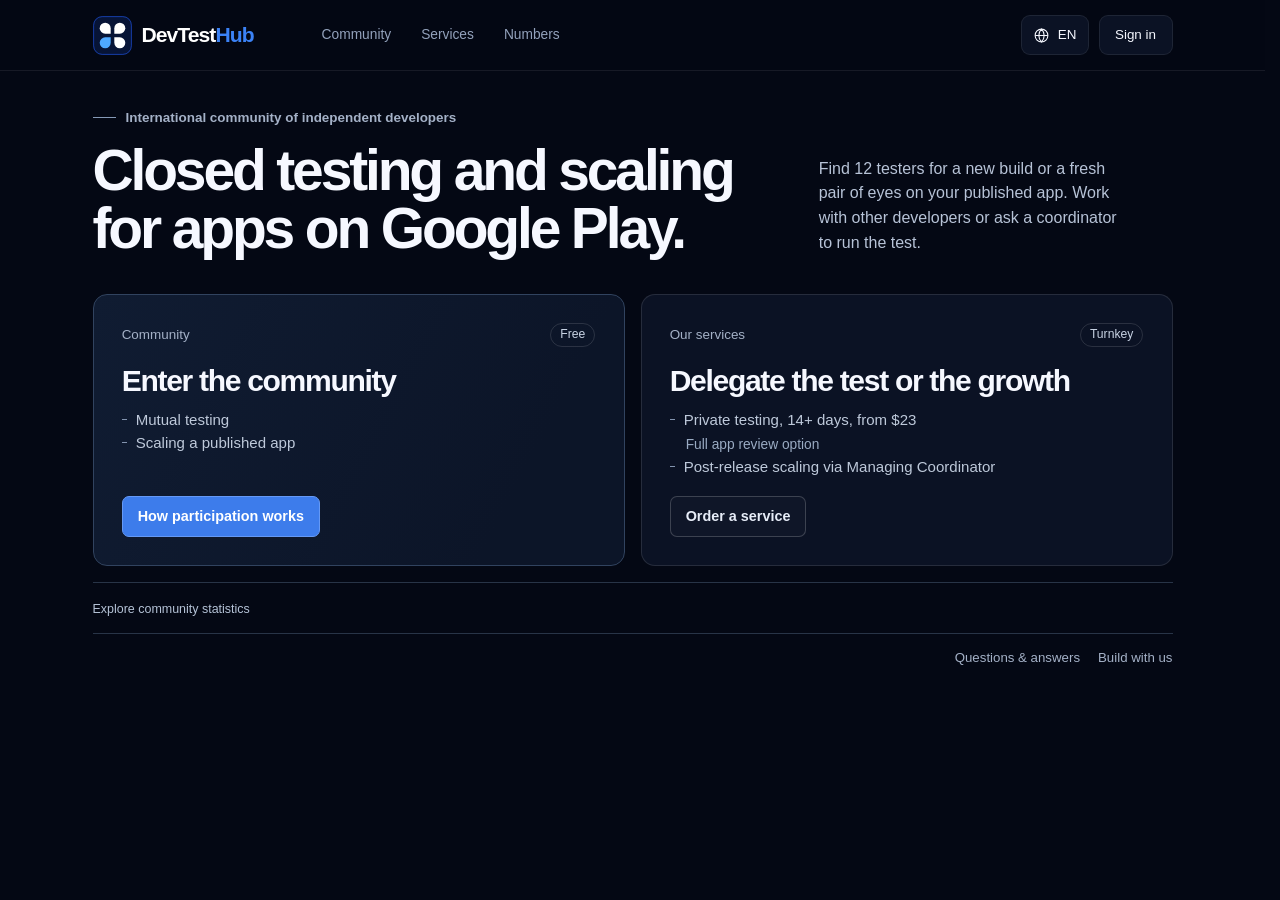
==== commit fcf7aaea: "Set website private testing price to USD 23 without fees" ====
--- a/index.html
+++ b/index.html
@@ -5,7 +5,7 @@
   <meta name="viewport" content="width=device-width,initial-scale=1,viewport-fit=cover">
   <meta name="theme-color" content="#040814">
   <title>DevTestHub · Google Play closed testing and app growth</title>
-  <meta name="description" content="Find 12 real testers for your Google Play closed test, grow a published app with fellow developers, or book a managed test from $20.">
+  <meta name="description" content="Find 12 real testers for your Google Play closed test, grow a published app with fellow developers, or book a managed test from $23.">
   <link rel="canonical" href="https://devtesthub.app/">
   <meta property="og:type" content="website">
   <meta property="og:site_name" content="DevTestHub">
@@ -41,9 +41,9 @@
   <script src="js/landing.js?v=8" defer></script>
   <script src="js/trust.js?v=8" defer></script>
   <script type="application/ld+json">
-  {"@context":"https://schema.org","@type":"Service","name":"DevTestHub Private Google Play Testing","serviceType":"Google Play closed testing","url":"https://devtesthub.app/","provider":{"@type":"Organization","name":"DevTestHub","url":"https://devtesthub.app/"},"description":"A developer community for mutual Google Play testing and for growing published apps. The same community runs a managed 15-day private test with 12+ real testers. A written app review is available in the extended package.","offers":[{"@type":"Offer","name":"Private test, crypto","price":"20","priceCurrency":"USD","url":"https://devtesthub.app/#services/testing"},{"@type":"Offer","name":"Private test, PayPal or bank","price":"23","priceCurrency":"USD","url":"https://devtesthub.app/#services/testing"},{"@type":"Offer","name":"Full written review","price":"75","priceCurrency":"USD","url":"https://devtesthub.app/#services/testing"}]}
+  {"@context":"https://schema.org","@type":"Service","name":"DevTestHub Private Google Play Testing","serviceType":"Google Play closed testing","url":"https://devtesthub.app/","provider":{"@type":"Organization","name":"DevTestHub","url":"https://devtesthub.app/"},"description":"A developer community for mutual Google Play testing and for growing published apps. The same community runs a managed 15-day private test with 12+ real testers. A written app review is available in the extended package.","offers":[{"@type":"Offer","name":"Private test, crypto","price":"23","priceCurrency":"USD","url":"https://devtesthub.app/#services/testing"},{"@type":"Offer","name":"Private test, PayPal or bank","price":"23","priceCurrency":"USD","url":"https://devtesthub.app/#services/testing"},{"@type":"Offer","name":"Full written review","price":"75","priceCurrency":"USD","url":"https://devtesthub.app/#services/testing"}]}
   </script>
-  <script type="application/ld+json">{"@context":"https://schema.org","@type":"FAQPage","mainEntity":[{"@type":"Question","name":"Who needs 12 testers for 14 days?","acceptedAnswer":{"@type":"Answer","text":"For personal Google Play developer accounts created after November 13, 2023, at least 12 testers must stay opted in continuously for the 14 days before you apply. Once that condition is met, you can request production access in Play Console. Google reviews the application."}},{"@type":"Question","name":"How does mutual testing differ from private testing?","acceptedAnswer":{"@type":"Answer","text":"In a free exchange, developers use each other’s builds and check in daily. With private testing, DevTestHub coordinates 12 or more testers on real Android devices. You follow the work without taking on partner apps."}},{"@type":"Question","name":"Why plan for 14+ days?","acceptedAnswer":{"@type":"Answer","text":"The minimum opt-in period is continuous. We usually schedule a full 15 days for a managed test, allowing a buffer for time-zone boundaries and Play Console updates. In an exchange, keep each partner’s agreed end date."}},{"@type":"Question","name":"What does the $75 review add to the basic test?","acceptedAnswer":{"@type":"Answer","text":"The basic test covers team activity and help answering the production-access questionnaire. It costs $20 with crypto or $23 with PayPal or bank transfer. The $75 total includes a written app review with device coverage, reproducible issues and a prioritized fix plan. Arrange it with the team in Telegram."}},{"@type":"Question","name":"How do I connect testers to my build?","acceptedAnswer":{"@type":"Answer","text":"Add google-play-dev-test@googlegroups.com to the tester groups for your closed track. Make the build available in the required regions, send the changes for review and share the Android testing link. You keep sole control of your Play Console."}},{"@type":"Question","name":"Can the team test a paid app?","acceptedAnswer":{"@type":"Answer","text":"Add the tester group in Play Console’s License testing settings as well as in the closed track. Keep the license response at RESPOND_NORMALLY. The setup guide shows both places."}},{"@type":"Question","name":"What if Google asks for more testing?","acceptedAnswer":{"@type":"Answer","text":"Send us the review response. We continue testing until you receive production access or refund the service fee. You handle any code or policy changes Google requests. Google makes the final access decision."}},{"@type":"Question","name":"Why does the bot use Telegram Stars?","acceptedAnswer":{"@type":"Answer","text":"Telegram requires Stars for digital services sold inside bots and Mini Apps. Choose Stars there, or use crypto, PayPal or bank transfer on this website. You can attach a receipt and follow the order in your account."}},{"@type":"Question","name":"Can I join with an app that is already published?","acceptedAnswer":{"@type":"Answer","text":"Yes. List the app in the Mini App and choose a task for other developers to try. They can assess clarity, ease of use and stability, document a bug or suggest a change. Public store reviews are always voluntary."}},{"@type":"Question","name":"What does a growth coordinator take on?","acceptedAnswer":{"@type":"Answer","text":"The coordinator organizes the team, manages reciprocal tests and follows up on participation. You set the product question, watch activity in the bot and compare the outcome with your Play Console data. Discuss scope and terms before handing over coordination."}}]}</script>
+  <script type="application/ld+json">{"@context":"https://schema.org","@type":"FAQPage","mainEntity":[{"@type":"Question","name":"Who needs 12 testers for 14 days?","acceptedAnswer":{"@type":"Answer","text":"For personal Google Play developer accounts created after November 13, 2023, at least 12 testers must stay opted in continuously for the 14 days before you apply. Once that condition is met, you can request production access in Play Console. Google reviews the application."}},{"@type":"Question","name":"How does mutual testing differ from private testing?","acceptedAnswer":{"@type":"Answer","text":"In a free exchange, developers use each other’s builds and check in daily. With private testing, DevTestHub coordinates 12 or more testers on real Android devices. You follow the work without taking on partner apps."}},{"@type":"Question","name":"Why plan for 14+ days?","acceptedAnswer":{"@type":"Answer","text":"The minimum opt-in period is continuous. We usually schedule a full 15 days for a managed test, allowing a buffer for time-zone boundaries and Play Console updates. In an exchange, keep each partner’s agreed end date."}},{"@type":"Question","name":"What does the $75 review add to the basic test?","acceptedAnswer":{"@type":"Answer","text":"The basic test covers team activity and help answering the production-access questionnaire. It costs $23 with crypto, PayPal or bank transfer. The $75 total includes a written app review with device coverage, reproducible issues and a prioritized fix plan. Arrange it with the team in Telegram."}},{"@type":"Question","name":"How do I connect testers to my build?","acceptedAnswer":{"@type":"Answer","text":"Add google-play-dev-test@googlegroups.com to the tester groups for your closed track. Make the build available in the required regions, send the changes for review and share the Android testing link. You keep sole control of your Play Console."}},{"@type":"Question","name":"Can the team test a paid app?","acceptedAnswer":{"@type":"Answer","text":"Add the tester group in Play Console’s License testing settings as well as in the closed track. Keep the license response at RESPOND_NORMALLY. The setup guide shows both places."}},{"@type":"Question","name":"What if Google asks for more testing?","acceptedAnswer":{"@type":"Answer","text":"Send us the review response. We continue testing until you receive production access or refund the service fee. You handle any code or policy changes Google requests. Google makes the final access decision."}},{"@type":"Question","name":"Why does the bot use Telegram Stars?","acceptedAnswer":{"@type":"Answer","text":"Telegram requires Stars for digital services sold inside bots and Mini Apps. Choose Stars there, or use crypto, PayPal or bank transfer on this website. You can attach a receipt and follow the order in your account."}},{"@type":"Question","name":"Can I join with an app that is already published?","acceptedAnswer":{"@type":"Answer","text":"Yes. List the app in the Mini App and choose a task for other developers to try. They can assess clarity, ease of use and stability, document a bug or suggest a change. Public store reviews are always voluntary."}},{"@type":"Question","name":"What does a growth coordinator take on?","acceptedAnswer":{"@type":"Answer","text":"The coordinator organizes the team, manages reciprocal tests and follows up on participation. You set the product question, watch activity in the bot and compare the outcome with your Play Console data. Discuss scope and terms before handing over coordination."}}]}</script>
 </head>
 <body>
 <div id="page-shell">
@@ -72,7 +72,7 @@
     <article class="path-card private">
       <div class="path-caption"><span data-i18n="homeServices">Our services</span><span class="path-tag" data-i18n="homeManaged">Turnkey</span></div>
       <h2 data-i18n="homeDelegate">Delegate the test or the growth</h2>
-      <ul class="path-options"><li><span data-i18n="homePrivateStart">Private testing, 14+ days, from</span> <bdi class="notranslate" translate="no">$<span data-price="crypto">20</span></bdi><span class="path-sub" data-i18n="homePrivateReview">Full app review option</span></li><li><span data-i18n="homeCoordinate">Post-release scaling via Managing Coordinator</span></li></ul>
+      <ul class="path-options"><li><span data-i18n="homePrivateStart">Private testing, 14+ days, from</span> <bdi class="notranslate" translate="no">$<span data-price="crypto">23</span></bdi><span class="path-sub" data-i18n="homePrivateReview">Full app review option</span></li><li><span data-i18n="homeCoordinate">Post-release scaling via Managing Coordinator</span></li></ul>
       <div class="path-foot"><a class="path-action" href="#services"><span translate="yes" data-i18n="homeServiceCta">Order a service</span></a></div>
     </article>
   </div>
@@ -114,7 +114,7 @@
 <div class="faq-list"><details><summary data-i18n="seoFaq1q">Who needs 12 testers for 14 days?</summary><p data-i18n="seoFaq1a">For personal Google Play developer accounts created after November 13, 2023, at least 12 testers must stay opted in continuously for the 14 days before you apply. Once that condition is met, you can request production access in Play Console. Google reviews the application.</p><a class="route-link" href="https://support.google.com/googleplay/android-developer/answer/14151465" target="_blank" rel="noopener noreferrer" data-i18n="googleRequirementsLink">Google Play testing requirements</a></details>
 <details><summary data-i18n="seoFaq2q">How does mutual testing differ from private testing?</summary><p data-i18n="seoFaq2a">In a free exchange, developers use each other’s builds and check in daily. With private testing, DevTestHub coordinates 12 or more testers on real Android devices. You follow the work without taking on partner apps.</p></details>
 <details><summary data-i18n="seoFaq3q">Why plan for 14+ days?</summary><p data-i18n="seoFaq3a">The minimum opt-in period is continuous. We usually schedule a full 15 days for a managed test, allowing a buffer for time-zone boundaries and Play Console updates. In an exchange, keep each partner’s agreed end date.</p></details>
-<details><summary data-i18n="seoFaq4q">What does the $75 review add to the basic test?</summary><p data-i18n="seoFaq4a">The basic test covers team activity and help answering the production-access questionnaire. It costs $20 with crypto or $23 with PayPal or bank transfer. The $75 total includes a written app review with device coverage, reproducible issues and a prioritized fix plan. Arrange it with the team in Telegram.</p></details>
+<details><summary data-i18n="seoFaq4q">What does the $75 review add to the basic test?</summary><p data-i18n="seoFaq4a">The basic test covers team activity and help answering the production-access questionnaire. It costs $23 with crypto, PayPal or bank transfer. The $75 total includes a written app review with device coverage, reproducible issues and a prioritized fix plan. Arrange it with the team in Telegram.</p></details>
 <details><summary data-i18n="seoFaq5q">How do I connect testers to my build?</summary><p data-i18n="seoFaq5a">Add <code>google-play-dev-test@googlegroups.com</code> to the tester groups for your closed track. Make the build available in the required regions, send the changes for review and share the Android testing link. You keep sole control of your Play Console.</p></details>
 <details><summary data-i18n="seoFaq6q">Can the team test a paid app?</summary><p data-i18n="seoFaq6a">Add the tester group in Play Console’s License testing settings as well as in the closed track. Keep the license response at <code>RESPOND_NORMALLY</code>. The setup guide shows both places.</p></details>
 <details><summary data-i18n="seoFaq7q">What if Google asks for more testing?</summary><p data-i18n="seoFaq7a">Send us the review response. We continue testing until you receive production access or refund the service fee. You handle any code or policy changes Google requests. Google makes the final access decision.</p></details>
@@ -124,7 +124,7 @@
 </section>
 <section class="chapter service-chapter" data-view id="services"><nav class="trail"><a href="#top" data-i18n="directoryHome">Home</a> <i aria-hidden="true">/</i> <span data-i18n="serviceHome">Services</span></nav><header class="services-head"><h1><span data-i18n="serviceDirectory">Services for your app</span></h1><p class="chapter-lead"><span data-i18n="serviceIntro">Where is your app today? Choose the part you want our community to run.</span></p></header>
 <div class="service-routes">
-<a class="service-route" href="#services/testing"><span class="service-stage"><span data-i18n="serviceTrack">Before release</span></span><div><h2><span data-i18n="serviceClosed">Private closed testing</span></h2><p><span data-i18n="serviceClosedBlurb">We bring the testers, run the cycle and help you apply for production access.</span></p></div><div class="service-route-end"><small><span data-i18n="serviceFrom">From</span> <b>$<span data-price="crypto">20</span></b></small><strong><span data-i18n="serviceStart">Set up a test</span></strong></div></a>
+<a class="service-route" href="#services/testing"><span class="service-stage"><span data-i18n="serviceTrack">Before release</span></span><div><h2><span data-i18n="serviceClosed">Private closed testing</span></h2><p><span data-i18n="serviceClosedBlurb">We bring the testers, run the cycle and help you apply for production access.</span></p></div><div class="service-route-end"><small><span data-i18n="serviceFrom">From</span> <b>$<span data-price="crypto">23</span></b></small><strong><span data-i18n="serviceStart">Set up a test</span></strong></div></a>
 <a class="service-route" href="#services/growth"><span class="service-stage"><span data-i18n="serviceLive">After release</span></span><div><h2><span data-i18n="serviceGrowth">Growth with a coordinator</span></h2><p><span data-i18n="serviceGrowthBlurb">Delegate the daily exchanges while you shape the next release.</span></p></div><div class="service-route-end"><strong><span data-i18n="serviceExplore">Meet the format</span></strong></div></a></div>
 <p class="service-exit"><span data-i18n="serviceAlternative">Prefer to work with other developers yourself?</span> <a href="#community"><span data-i18n="serviceMutual">Explore the community</span></a></p></section>
 <section class="chapter service-chapter" data-view id="services/testing"><nav class="trail"><a href="#top" data-i18n="directoryHome">Home</a> <i aria-hidden="true">/</i> <a href="#services"><span data-i18n="serviceHome">Services</span></a></nav><header class="checkout-head"><div><h1><span data-i18n="serviceClosed">Private closed testing</span></h1><p class="chapter-lead"><span data-i18n="serviceReady">Share the link to your closed track. We’ll coordinate the people and the daily testing.</span></p></div><button class="button button-outline button-small" data-open-drawer="guide" type="button"><span data-i18n="serviceGuide">Play Console setup guide</span></button></header>
@@ -143,10 +143,10 @@
 <fieldset><legend data-i18n="appType">App type</legend><div class="choice-row"><label class="choice"><input type="radio" name="appType" value="free" checked><span data-i18n="freeApp">Free app</span></label><label class="choice"><input type="radio" name="appType" value="paid"><span data-i18n="paidApp">Paid app</span></label></div></fieldset></div><div class="inset-panel" id="license-panel" hidden><p><span data-i18n="servicePaidHelp">Set up License Testing so testers can install this paid build.</span> <button class="button button-outline button-small" data-open-drawer="guide" type="button"><span data-i18n="serviceGuide">Play Console setup guide</span></button></p><label class="check"><input type="checkbox" name="licenseConfirmed"><span data-i18n="licenseConfirm">I have configured License Testing for this paid app.</span></label></div></section>
 <section data-step="2" aria-labelledby="setup-step-title"><h3 id="setup-step-title" data-i18n="setupTitle">Connect your closed test</h3><label for="testing-link"><span data-i18n="serviceLink">Closed testing link</span></label><input id="testing-link" name="testingLink" type="text" placeholder="com.example.app" autocomplete="off" spellcheck="false" required aria-describedby="link-format"><p id="link-format" class="field-help"><span data-i18n="serviceLinkHelp">Paste a testing link, store URL or</span> <code>Package ID</code>.</p><p id="normalized-link" class="normalized-link notranslate" translate="no" hidden></p><div class="drawer-track-guide"><button class="button button-outline button-small" data-open-drawer="guide" type="button"><span data-i18n="serviceGuide">Play Console setup guide</span></button></div><div class="review-option"><label class="check"><input type="checkbox" name="fullReview"><strong><span data-i18n="serviceOption">Add a full app review</span></strong> <b class="review-total" data-i18n="serviceTotal">$75 total</b></label><p><span data-i18n="serviceReportScope">Device coverage, UX findings and a prioritized fix plan.</span> <a href="sample-report.html" target="_blank" rel="noopener"><span data-i18n="serviceSample">View a sample report</span></a></p></div></section>
 <section data-step="3" aria-labelledby="payment-step-title"><h3 id="payment-step-title"><span data-i18n="serviceChoosePay">Payment</span></h3><div id="standard-payment"><p id="commerce-state" class="field-help" role="status" data-i18n="loadingPrices">Checking current prices…</p><button type="button" class="text-button" id="retry-commerce" hidden data-i18n="retry">Try again</button><div class="notice" id="login-reminder"><span data-i18n="loginBeforePayment">Sign in with Telegram before paying or submitting your order.</span> <a href="#account" data-i18n="signIn">Sign in</a></div>
-<fieldset><legend class="sr-only" data-i18n="paymentTitle">Choose your payment method</legend><div class="payment-methods"><label class="choice"><input type="radio" name="paymentMethod" value="crypto" checked><span class="choice-inner"><span class="choice-title" data-i18n="crypto">Crypto</span> <b class="choice-price">$<span data-price="crypto">20</span></b></span></label><label class="choice"><input type="radio" name="paymentMethod" value="paypal"><span class="choice-inner"><span class="choice-title">PayPal</span> <b class="choice-price">$<span data-price="paypal">23</span></b></span></label><label class="choice"><input type="radio" name="paymentMethod" value="bank"><span class="choice-inner"><span class="choice-title" data-i18n="bank">Bank</span> <b class="choice-price">$<span data-price="bank">23</span></b></span></label></div></fieldset>
+<fieldset><legend class="sr-only" data-i18n="paymentTitle">Choose your payment method</legend><div class="payment-methods"><label class="choice"><input type="radio" name="paymentMethod" value="crypto" checked><span class="choice-inner"><span class="choice-title" data-i18n="crypto">Crypto</span> <b class="choice-price">$<span data-price="crypto">23</span></b></span></label><label class="choice"><input type="radio" name="paymentMethod" value="paypal"><span class="choice-inner"><span class="choice-title">PayPal</span> <b class="choice-price">$<span data-price="paypal">23</span></b></span></label><label class="choice"><input type="radio" name="paymentMethod" value="bank"><span class="choice-inner"><span class="choice-title" data-i18n="bank">Bank</span> <b class="choice-price">$<span data-price="bank">23</span></b></span></label></div></fieldset>
 
 <div id="payment-instructions">      <div data-payment="crypto" class="inset-panel"><label for="exchange" data-i18n="selectExchange">Choose your exchange</label><select name="exchange" id="exchange"><option value="binance">Binance</option><option value="bybit">ByBit</option><option value="okx">OKX</option><option value="htx">HTX</option><option value="gate">Gate</option></select><p data-i18n="internalTransfer">Send an internal USDT transfer inside the selected exchange. This is an exchange UID, not a blockchain wallet address.</p><div class="copy-row"><div><span id="exchange-label" class="small notranslate">Binance ID</span><code id="exchange-uid">967321648</code></div><button type="button" class="text-button" id="copy-uid" data-i18n="copy">Copy</button></div><a id="exchange-link" class="button button-outline" href="https://www.binance.com" target="_blank" rel="noopener" data-i18n="openExchange">Open exchange</a></div>
-      <div data-payment="paypal" class="inset-panel" hidden><p data-i18n="paypalInstructions">Pay $23 ($20 + $3 fee), then come back and attach your receipt.</p><a id="paypal-link" class="button button-primary" href="https://paypal.me/devtesthub/23USD" target="_blank" rel="noopener" data-i18n="payPaypal">Pay $23 with PayPal</a><details><summary data-i18n="manualPaypal">Prefer a manual transfer?</summary><div class="copy-row"><code>pay.hubstation@gmail.com</code><button type="button" class="text-button" data-copy="pay.hubstation@gmail.com" data-i18n="copy">Copy</button></div><a href="https://www.paypal.com/myaccount/transfer/homepage/pay" target="_blank" rel="noopener" data-i18n="openPaypal">Open PayPal</a></details></div>
+      <div data-payment="paypal" class="inset-panel" hidden><p data-i18n="paypalInstructions">Pay $23, then come back and attach your receipt.</p><a id="paypal-link" class="button button-primary" href="https://paypal.me/devtesthub/23USD" target="_blank" rel="noopener" data-i18n="payPaypal">Pay $23 with PayPal</a><details><summary data-i18n="manualPaypal">Prefer a manual transfer?</summary><div class="copy-row"><code>pay.hubstation@gmail.com</code><button type="button" class="text-button" data-copy="pay.hubstation@gmail.com" data-i18n="copy">Copy</button></div><a href="https://www.paypal.com/myaccount/transfer/homepage/pay" target="_blank" rel="noopener" data-i18n="openPaypal">Open PayPal</a></details></div>
       <div data-payment="bank" class="inset-panel" hidden><p data-i18n="bankInstructions">The manager converts $23 to your local currency and sends the exact amount and payment details in Telegram.</p><label for="currency" data-i18n="currency">Payment currency</label><select name="currency" id="currency"><option value="TRY">TRY — Türkiye</option><option value="BYN">BYN — Belarus</option><option value="KZT">KZT — Kazakhstan</option><option value="KGS">KGS — Kyrgyzstan</option><option value="VND">VND — Vietnam</option><option value="RUB">RUB — Russia</option></select><label for="bank-name" data-i18n="bankName">Your bank</label><input name="bankName" id="bank-name" maxlength="80" placeholder="Ziraat, Kaspi, T-Bank…"><label class="check"><input type="checkbox" name="personalAccount" checked><span data-i18n="personalAccount">Paying from a personal account</span></label><button type="button" class="button button-outline" id="request-requisites" data-i18n="requestRequisites">Request bank payment details</button><div id="bank-order" hidden><p id="bank-order-label" class="notranslate" translate="no"></p><a id="manager-chat" class="button button-outline" href="https://t.me/garantXchange" target="_blank" rel="noopener" data-i18n="openManager">Chat with @garantXchange</a><p class="small" data-i18n="bankWaiting">After receiving the details and paying, attach your receipt below.</p></div></div>
       <div class="receipt-dropzone" id="receipt-dropzone">
         <input id="receipt" type="file" accept="image/png,image/jpeg,image/webp" class="receipt-file-input" aria-labelledby="receipt-label">
@@ -166,7 +166,7 @@
       </div>
 <label class="check"><input type="checkbox" name="paymentConfirmed"><span data-i18n="servicePaymentConfirm">I paid the amount shown for this app.</span></label></div></div>
 <div id="managed-payment" hidden><p><span data-i18n="serviceManual">The coordinator confirms the scope and sends payment details in Telegram.</span></p><a class="button button-primary" id="managed-order-link" href="https://t.me/garantXchange" target="_blank" rel="noopener"><span data-i18n="serviceHuman">Arrange test and review in Telegram · $75</span></a></div></section>
-<div id="wizard-error" class="error-message" role="alert" hidden tabindex="-1"></div><div id="wizard-success" class="success-message" role="status" hidden></div><div class="wizard-footer"><button type="button" class="button button-quiet" id="wizard-back" hidden data-i18n="back">Back</button><button type="submit" class="button button-primary" id="wizard-next" data-i18n="submitOrder">Place order</button></div></form></div></div><aside class="plan-box"><h2><span data-i18n="servicePlan">Your testing plan</span></h2><p class="plan-price"><strong class="notranslate" id="plan-amount">$20</strong><small><span data-i18n="servicePriceUnit">per app</span></small></p><ul><li><span data-i18n="serviceDevices">12+ real Android devices</span></li><li><span data-i18n="serviceDays">14+ days of closed testing, usually 15</span></li><li><span data-i18n="serviceQuestions">Help answering the production access questionnaire</span></li></ul><p class="plan-guarantee"><span data-i18n="serviceGuarantee">We keep testing until you get access, or refund you.</span></p><small class="plan-estimate"><span data-i18n="serviceRate">Our team estimates that 99% pass on the first application. Google makes the decision.</span></small><div class="plan-other"><a class="button button-outline" id="stars-order" data-bot-link="private" href="https://t.me/Android12TestersBot/app?startapp=guaranteed_test" target="_blank" rel="noopener"><span data-i18n="serviceStars">Pay with Telegram Stars</span></a><details><summary><span aria-hidden="true">ⓘ </span><span data-i18n="serviceWhyStars">Why Stars?</span></summary><p><span data-i18n="serviceStarsPolicy">Telegram uses Stars for digital services sold inside the bot. On this site you can pay with crypto, PayPal or a bank transfer.</span></p></details></div><a class="coordinator-help" href="https://t.me/garantXchange" target="_blank" rel="noopener"><span data-i18n="serviceHelp">Contact the coordinator</span></a></aside></div></section>
+<div id="wizard-error" class="error-message" role="alert" hidden tabindex="-1"></div><div id="wizard-success" class="success-message" role="status" hidden></div><div class="wizard-footer"><button type="button" class="button button-quiet" id="wizard-back" hidden data-i18n="back">Back</button><button type="submit" class="button button-primary" id="wizard-next" data-i18n="submitOrder">Place order</button></div></form></div></div><aside class="plan-box"><h2><span data-i18n="servicePlan">Your testing plan</span></h2><p class="plan-price"><strong class="notranslate" id="plan-amount">$23</strong><small><span data-i18n="servicePriceUnit">per app</span></small></p><ul><li><span data-i18n="serviceDevices">12+ real Android devices</span></li><li><span data-i18n="serviceDays">14+ days of closed testing, usually 15</span></li><li><span data-i18n="serviceQuestions">Help answering the production access questionnaire</span></li></ul><p class="plan-guarantee"><span data-i18n="serviceGuarantee">We keep testing until you get access, or refund you.</span></p><small class="plan-estimate"><span data-i18n="serviceRate">Our team estimates that 99% pass on the first application. Google makes the decision.</span></small><div class="plan-other"><a class="button button-outline" id="stars-order" data-bot-link="private" href="https://t.me/Android12TestersBot/app?startapp=guaranteed_test" target="_blank" rel="noopener"><span data-i18n="serviceStars">Pay with Telegram Stars</span></a><details><summary><span aria-hidden="true">ⓘ </span><span data-i18n="serviceWhyStars">Why Stars?</span></summary><p><span data-i18n="serviceStarsPolicy">Telegram uses Stars for digital services sold inside the bot. On this site you can pay with crypto, PayPal or a bank transfer.</span></p></details></div><a class="coordinator-help" href="https://t.me/garantXchange" target="_blank" rel="noopener"><span data-i18n="serviceHelp">Contact the coordinator</span></a></aside></div></section>
 <section class="chapter service-chapter" id="services/growth" data-view><nav class="trail"><a href="#top" data-i18n="directoryHome">Home</a> <i aria-hidden="true">/</i> <a href="#services"><span data-i18n="serviceHome">Services</span></a></nav><header class="services-head"><p class="service-stage">Google Play · Live</p><h1><span data-i18n="serviceGrowth">Growth with a coordinator</span></h1><p class="chapter-lead"><span data-i18n="serviceGrowthLead">Give us one live app and a user journey worth testing. A coordinator organizes the exchanges and keeps your team moving.</span></p></header><dl class="growth-process"><div><dt><span data-i18n="serviceYou">Your part</span></dt><dd><span data-i18n="serviceYouBody">Send the store link, tell us who the app is for and which flow you want to improve. Agree on scope and timing directly with the coordinator.</span></dd></div><div><dt><span data-i18n="serviceTeam">Our part</span></dt><dd><span data-i18n="serviceTeamBody">The coordinator handles reciprocal commitments, follows up on reports and keeps the activity visible in the bot.</span></dd></div><div><dt><span data-i18n="serviceMeasure">Track the outcome</span></dt><dd><span data-i18n="serviceMeasureBody">Review findings from real devices alongside your own Play Console data. Use both to decide what to ship next.</span></dd></div></dl><a class="button button-primary" href="https://t.me/garantXchange" target="_blank" rel="noopener"><span data-i18n="serviceDiscuss">Talk to a coordinator</span></a></section>
 <section data-view id="trust" class="chapter stats-chapter">
 <nav class="trail"><a href="#top" class="crumb" data-i18n="directoryHome">Home</a><i aria-hidden="true">/</i><span aria-current="page" data-i18n="statsTitle">The community in numbers</span></nav>
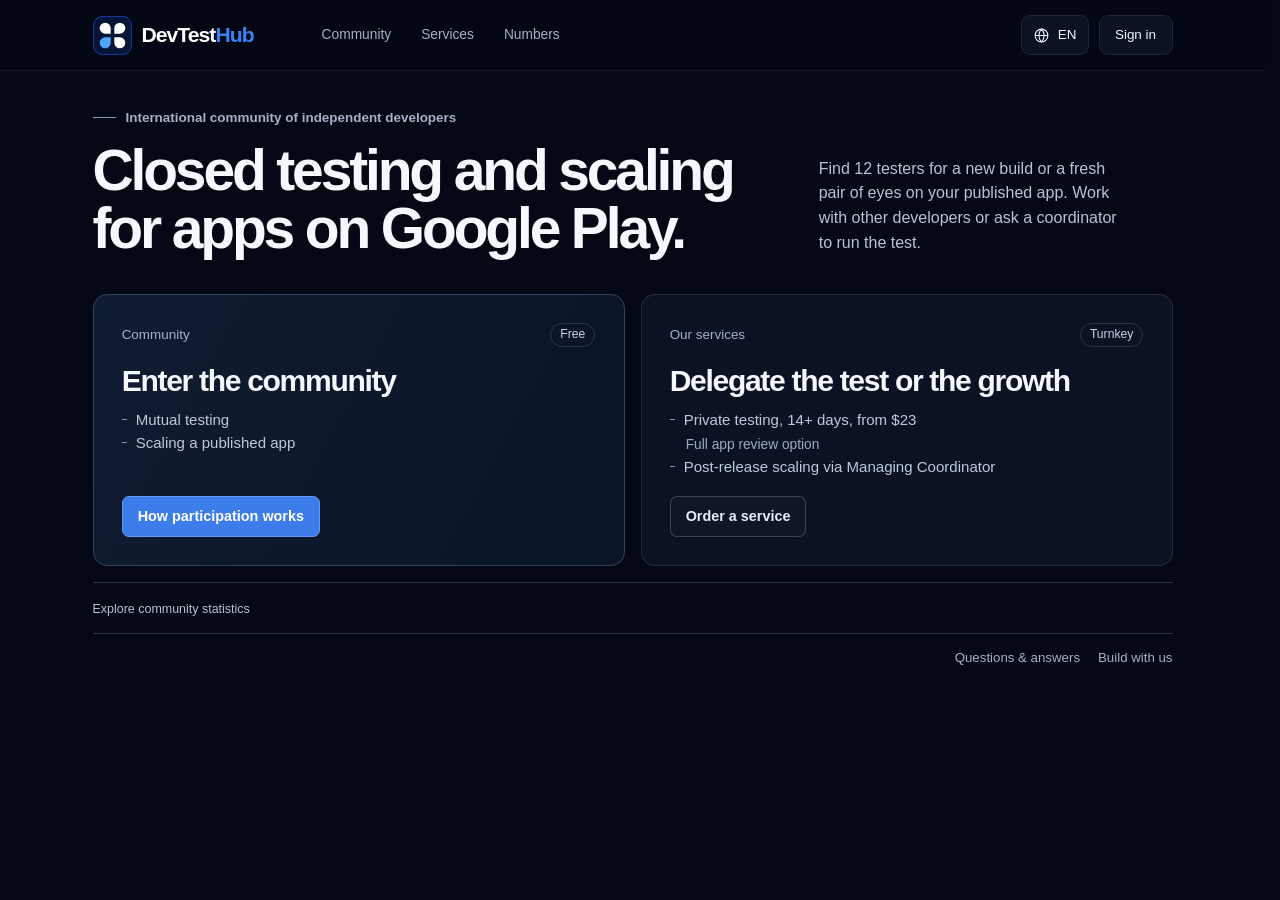
==== commit 5dfe06eb: "Скорректировали сайт На вложенных главах крошки теперь заканчиваются названием текущей страницы, а `" ====
--- a/index.html
+++ b/index.html
@@ -22,28 +22,28 @@
   <link rel="icon" href="assets/favicon.svg" type="image/svg+xml">
   <link rel="stylesheet" href="css/styles.css?v=8">
   <link rel="stylesheet" href="css/redesign.css?v=8">
-  <link rel="stylesheet" href="css/face.css?v=8">
-  <link rel="stylesheet" href="css/chapters.css?v=8">
-  <link rel="stylesheet" href="css/trust.css?v=8">
-  <link rel="stylesheet" href="css/checkout.css?v=8">
+  <link rel="stylesheet" href="css/face.css?v=9">
+  <link rel="stylesheet" href="css/chapters.css?v=9">
+  <link rel="stylesheet" href="css/trust.css?v=12">
+  <link rel="stylesheet" href="css/checkout.css?v=9">
   <script src="js/config.js?v=8"></script>
   <script src="js/utils.js?v=8" defer></script>
   <script src="js/languages.js?v=8" defer></script>
-  <script src="js/site-copy.js?v=8" defer></script>
-  <script src="js/faq-copy.js?v=8" defer></script>
-  <script src="js/service-copy.js?v=8" defer></script>
-  <script src="js/trust-copy.js?v=8" defer></script>
+  <script src="js/site-copy.js?v=11" defer></script>
+  <script src="js/faq-copy.js?v=9" defer></script>
+  <script src="js/service-copy.js?v=10" defer></script>
+  <script src="js/trust-copy.js?v=9" defer></script>
   <script src="js/i18n.js?v=8" defer></script>
   <script src="js/drawers.js?v=8" defer></script>
   <script src="js/api.js?v=8" defer></script>
   <script src="js/wizard.js?v=8" defer></script>
-  <script src="js/app.js?v=8" defer></script>
-  <script src="js/landing.js?v=8" defer></script>
-  <script src="js/trust.js?v=8" defer></script>
+  <script src="js/app.js?v=9" defer></script>
+  <script src="js/landing.js?v=9" defer></script>
+  <script src="js/trust.js?v=9" defer></script>
   <script type="application/ld+json">
   {"@context":"https://schema.org","@type":"Service","name":"DevTestHub Private Google Play Testing","serviceType":"Google Play closed testing","url":"https://devtesthub.app/","provider":{"@type":"Organization","name":"DevTestHub","url":"https://devtesthub.app/"},"description":"A developer community for mutual Google Play testing and for growing published apps. The same community runs a managed 15-day private test with 12+ real testers. A written app review is available in the extended package.","offers":[{"@type":"Offer","name":"Private test, crypto","price":"23","priceCurrency":"USD","url":"https://devtesthub.app/#services/testing"},{"@type":"Offer","name":"Private test, PayPal or bank","price":"23","priceCurrency":"USD","url":"https://devtesthub.app/#services/testing"},{"@type":"Offer","name":"Full written review","price":"75","priceCurrency":"USD","url":"https://devtesthub.app/#services/testing"}]}
   </script>
-  <script type="application/ld+json">{"@context":"https://schema.org","@type":"FAQPage","mainEntity":[{"@type":"Question","name":"Who needs 12 testers for 14 days?","acceptedAnswer":{"@type":"Answer","text":"For personal Google Play developer accounts created after November 13, 2023, at least 12 testers must stay opted in continuously for the 14 days before you apply. Once that condition is met, you can request production access in Play Console. Google reviews the application."}},{"@type":"Question","name":"How does mutual testing differ from private testing?","acceptedAnswer":{"@type":"Answer","text":"In a free exchange, developers use each other’s builds and check in daily. With private testing, DevTestHub coordinates 12 or more testers on real Android devices. You follow the work without taking on partner apps."}},{"@type":"Question","name":"Why plan for 14+ days?","acceptedAnswer":{"@type":"Answer","text":"The minimum opt-in period is continuous. We usually schedule a full 15 days for a managed test, allowing a buffer for time-zone boundaries and Play Console updates. In an exchange, keep each partner’s agreed end date."}},{"@type":"Question","name":"What does the $75 review add to the basic test?","acceptedAnswer":{"@type":"Answer","text":"The basic test covers team activity and help answering the production-access questionnaire. It costs $23 with crypto, PayPal or bank transfer. The $75 total includes a written app review with device coverage, reproducible issues and a prioritized fix plan. Arrange it with the team in Telegram."}},{"@type":"Question","name":"How do I connect testers to my build?","acceptedAnswer":{"@type":"Answer","text":"Add google-play-dev-test@googlegroups.com to the tester groups for your closed track. Make the build available in the required regions, send the changes for review and share the Android testing link. You keep sole control of your Play Console."}},{"@type":"Question","name":"Can the team test a paid app?","acceptedAnswer":{"@type":"Answer","text":"Add the tester group in Play Console’s License testing settings as well as in the closed track. Keep the license response at RESPOND_NORMALLY. The setup guide shows both places."}},{"@type":"Question","name":"What if Google asks for more testing?","acceptedAnswer":{"@type":"Answer","text":"Send us the review response. We continue testing until you receive production access or refund the service fee. You handle any code or policy changes Google requests. Google makes the final access decision."}},{"@type":"Question","name":"Why does the bot use Telegram Stars?","acceptedAnswer":{"@type":"Answer","text":"Telegram requires Stars for digital services sold inside bots and Mini Apps. Choose Stars there, or use crypto, PayPal or bank transfer on this website. You can attach a receipt and follow the order in your account."}},{"@type":"Question","name":"Can I join with an app that is already published?","acceptedAnswer":{"@type":"Answer","text":"Yes. List the app in the Mini App and choose a task for other developers to try. They can assess clarity, ease of use and stability, document a bug or suggest a change. Public store reviews are always voluntary."}},{"@type":"Question","name":"What does a growth coordinator take on?","acceptedAnswer":{"@type":"Answer","text":"The coordinator organizes the team, manages reciprocal tests and follows up on participation. You set the product question, watch activity in the bot and compare the outcome with your Play Console data. Discuss scope and terms before handing over coordination."}}]}</script>
+  <script type="application/ld+json">{"@context":"https://schema.org","@type":"FAQPage","mainEntity":[{"@type":"Question","name":"Who needs 12 testers for 14 days?","acceptedAnswer":{"@type":"Answer","text":"For personal Google Play developer accounts created after November 13, 2023, at least 12 testers must stay opted in continuously for the 14 days before you apply. Once that condition is met, you can request production access in Play Console. Google reviews the application."}},{"@type":"Question","name":"How does mutual testing differ from private testing?","acceptedAnswer":{"@type":"Answer","text":"In a free exchange, developers use each other’s builds and check in daily. With private testing, DevTestHub coordinates 12 or more testers on real Android devices. You follow the work without taking on partner apps."}},{"@type":"Question","name":"Why plan for 14+ days?","acceptedAnswer":{"@type":"Answer","text":"The minimum opt-in period is continuous. We usually schedule a full 15 days for a managed test, allowing a buffer for time-zone boundaries and Play Console updates. In an exchange, keep each partner’s agreed end date."}},{"@type":"Question","name":"What does the $75 review add to the basic test?","acceptedAnswer":{"@type":"Answer","text":"The basic test covers team activity and help answering the production-access questionnaire. It costs $23 with crypto, PayPal or bank transfer. The $75 total includes a written app review with device coverage, reproducible issues and a prioritized fix plan. Arrange it with the team in Telegram."}},{"@type":"Question","name":"How do I connect testers to my build?","acceptedAnswer":{"@type":"Answer","text":"Add google-play-dev-test@googlegroups.com to the tester groups for your closed track. Make the build available in the required regions, send the changes for review and share the Android testing link. You keep sole control of your Play Console."}},{"@type":"Question","name":"Can the team test a paid app?","acceptedAnswer":{"@type":"Answer","text":"Add the tester group in Play Console’s License testing settings as well as in the closed track. Keep the license response at RESPOND_NORMALLY. The setup guide shows both places."}},{"@type":"Question","name":"What if Google asks for more testing?","acceptedAnswer":{"@type":"Answer","text":"Send us the review response. We continue testing until you receive production access or refund the service fee. You handle any code or policy changes Google requests. Google makes the final access decision."}},{"@type":"Question","name":"Why does the bot use Telegram Stars?","acceptedAnswer":{"@type":"Answer","text":"Telegram requires Stars for digital services sold inside bots and Mini Apps. Choose Stars there, or use crypto, PayPal or bank transfer on this website. You can attach a receipt and follow the order in your account."}},{"@type":"Question","name":"Can I join with an app that is already published?","acceptedAnswer":{"@type":"Answer","text":"Yes. List the app in the Mini App and choose a task for other developers to try. They can assess clarity, ease of use and stability, document a bug or suggest a change. Public store reviews are always voluntary."}},{"@type":"Question","name":"What does a growth coordinator take on?","acceptedAnswer":{"@type":"Answer","text":"A Managing Coordinator is meant to run mutual commitments, team discipline and report quality on a published app. You keep the project and judge the result in Play Console or the bot. Choosing coordinators and connecting projects are still in development. Until then, grow the app with other developers."}}]}</script>
 </head>
 <body>
 <div id="page-shell">
@@ -80,24 +80,24 @@
   <nav class="gateway-links" aria-label="Resources"><a href="#faq"><span translate="yes" data-i18n="homeQuestions">Questions & answers</span></a><a href="#build"><span translate="yes" data-i18n="homeTeam">Build with us</span></a></nav>
 </section>
 <section data-view id="community" class="chapter editorial community-index">
-<nav class="trail" aria-label="Breadcrumb"><a href="#top" data-i18n="directoryHome">Home</a></nav><h1 data-i18n="ed_community">We test and grow apps. Before release and after.</h1><p class="chapter-lead" data-i18n="ed_communityLead">Not another chat that goes quiet. An exchange where both sides can see the work, and every day has something real to check.</p>
-<div class="track-list"><article class="track-link"><span class="track-state" data-i18n="edMutState">Before release</span><div><h2 id="track-mutual" data-i18n="edMutTitle">Closed testing</h2><p data-i18n="edMutBody">The required stage, without grey schemes. See how a participant’s day actually runs.</p></div><span aria-hidden="true" class="track-chevron">›</span><a class="track-target" href="#community/mutual" aria-labelledby="track-mutual"></a></article><article class="track-link"><span class="track-state" data-i18n="edGrowState">After release</span><div><h2 id="track-growth" data-i18n="edGrowTitle">Published apps</h2><p data-i18n="edGrowBody">The app is already in the store. Bugs from other phones, honest notes, first users. Activity lifts Play visibility on its own and moves the app toward real payments.</p></div><span aria-hidden="true" class="track-chevron">›</span><a class="track-target" href="#community/growth" aria-labelledby="track-growth"></a></article></div><nav class="editorial-related"><a class="route-link" href="#community/mission" data-i18n="edMissionLink">Mission & values</a><a class="route-link" href="#trust" data-i18n="edTrustLink">Community in numbers</a><a class="route-link" href="#build" data-i18n="edBuildLink">Open roles & ideas</a></nav>
+<nav class="trail" aria-label="Breadcrumb"><a href="#top" data-i18n="directoryHome">Home</a></nav><h1 data-i18n="ed_community">Developers who take apps to the finish line together.</h1><p class="chapter-lead" data-i18n="ed_communityLead">Bringing app builders together to clear Google Play closed testing and grow products after launch—from your first 12 testers to a stronger live app.</p>
+<div class="track-list"><article class="track-link"><span class="track-state" data-i18n="edMutState">Before release</span><div><h2 id="track-mutual" data-i18n="edMutTitle">Closed testing</h2><p data-i18n="edMutBody">The required Google Play stage of 14+ days in a transparent mutual exchange. Team discipline, real devices, and the first improvements before publication.</p></div><span aria-hidden="true" class="track-chevron">›</span><a class="track-target" href="#community/mutual" aria-labelledby="track-mutual"></a></article><article class="track-link"><span class="track-state" data-i18n="edGrowState">After release</span><div><h2 id="track-growth" data-i18n="edGrowTitle">Published apps</h2><p data-i18n="edGrowBody">Present a finished product, run check scenarios, and collect honest feedback from different devices. Live activity organically strengthens visibility in Google Play — for first users, customers, or payments.</p></div><span aria-hidden="true" class="track-chevron">›</span><a class="track-target" href="#community/growth" aria-labelledby="track-growth"></a></article></div><nav class="editorial-related"><a class="route-link" href="#community/mission" data-i18n="edMissionLink">Mission & values</a><a class="route-link" href="#trust" data-i18n="edTrustLink">Community in numbers</a><a class="route-link" href="#build" data-i18n="edBuildLink">Open roles & ideas</a></nav>
 </section>
 <section data-view id="community/mutual" class="chapter editorial ">
-<nav class="trail" aria-label="Breadcrumb"><a href="#top" data-i18n="directoryHome">Home</a> <i aria-hidden="true">/</i> <a href="#community" data-i18n="navCommunity">Community</a></nav><h1 data-i18n="ed_mutual">A closed test people actually finish.</h1><p class="chapter-lead" data-i18n="ed_mutualLead">You test their app. They test yours. Each exchange has its own dates. Plan for 14 days or more.</p>
-<div class="field-note"><h2 data-i18n="edPrepH">Before the first check-in</h2><div><p data-i18n="edPrepP">List the build in the Mini App and open the testing link. Agree on one task a new user should finish. The phone model already lives in the profile.</p></div></div><div class="field-note"><h2 data-i18n="edDailyH">On a testing day</h2><div><p data-i18n="edDailyP">Walk the task and check in. On checkpoint days, send the screen report to the Chat Hub through the platform. The report has room for a bug, a recommendation and a test review.</p><p data-i18n="edTeamTime">A useful target for the whole team is about 30 minutes of real use a day.</p></div></div><div class="field-note"><h2 data-i18n="edFinishH">When your own test finishes</h2><div><p data-i18n="edFinishP">Your app can move to review while a partner still has days left. Finish each exchange you accepted. Leaving early affects Reliability. Complaints or suspicious activity may lead to an account block or project removal.</p></div></div><div class="editorial-actions"><a class="button button-primary" href="#community/rules" data-i18n="edReadCode">Read the participant code</a><a class="route-link" href="https://t.me/googleplay_console_12testers/31/8296" target="_blank" rel="noopener noreferrer" data-i18n="edFullGuide">Full platform guide in Telegram</a></div>
+<nav class="trail" aria-label="Breadcrumb"><a href="#top" data-i18n="directoryHome">Home</a> <i aria-hidden="true">/</i> <a href="#community" data-i18n="navCommunity">Community</a> <i aria-hidden="true">/</i> <span class="trail-current" aria-current="page" data-i18n="trailMutual">Closed testing</span></nav><h1 data-i18n="ed_mutual">Closed testing built to reach release.</h1><p class="chapter-lead" data-i18n="ed_mutualLead">A mutual exchange for the required Google Play stage: 12+ real testers, a transparent tracker, and a clear rhythm for 14+ days.</p>
+<div class="field-note"><h2 data-i18n="edPrepH">Project setup</h2><div><p data-i18n="edPrepP">Add the app in the Mini App, connect the Google Group in Play Console, and assemble a suitable team for testing.</p></div></div><div class="field-note"><h2 data-i18n="edDailyH">Daily testing &amp; reports</h2><div><p data-i18n="edDailyP">Every day, open your partners’ apps and check in on the tracker, and on checkpoint days attach a screenshot report. Along the way, help colleagues catch the first obvious bugs, friction, and points to improve before release.</p></div></div><div class="field-note"><h2 data-i18n="edFinishH">Team rhythm &amp; responsibility</h2><div><p data-i18n="edFinishP">The main priority of closed testing is steady daily activity that gives the project enough engagement before Google Play review. How responsibly you treat other people’s apps shows on your profile and helps you find suitable partners.</p></div></div><details class="activity-note"><summary data-i18n="edTeamTimeTitle">About daily activity time</summary><p data-i18n="edTeamTime">From the community’s experience, a confident review goes better when the whole team together spends about 30 minutes of real work in the app each day. This is not one person’s personal quota, but the team’s shared contribution, where a couple of mindful minutes from each person add up to a strong result.</p></details><div class="editorial-actions"><a class="button button-primary" href="#community/rules" data-i18n="edReadCode">Read the participant code</a><a class="route-link" href="https://t.me/googleplay_console_12testers/31/8296" target="_blank" rel="noopener noreferrer" data-i18n="edFullGuide">Interface &amp; Play Console FAQ in Telegram</a></div>
 </section>
 <section data-view id="community/growth" class="chapter editorial ">
-<nav class="trail" aria-label="Breadcrumb"><a href="#top" data-i18n="directoryHome">Home</a> <i aria-hidden="true">/</i> <a href="#community" data-i18n="navCommunity">Community</a></nav><h1 data-i18n="ed_growth">Published apps</h1><p class="chapter-lead" data-i18n="ed_growthLead">After release you can see where people stall. Ship a fix, ask them to repeat the same task, and watch whether it reaches a payment.</p>
-<div class="live-track notranslate" translate="no">Google Play · Live</div><div class="field-note"><h2 data-i18n="edSelfH">Work directly with developers</h2><div><p data-i18n="edSelfP">Add the published app to the Mini App. Give a concrete task: restore a purchase, reach payment, understand a screen on the first try. Bugs and recommendations stay for the next release.</p><a class="route-link" href="#community/rules" data-i18n="edJoinLive">Read the code and join</a></div></div><div class="field-note"><h2 data-i18n="edCoordH">Hand coordination to the team</h2><div><p data-i18n="edCoordP">A coordinator manages reciprocal tests and keeps the team moving. Follow activity in the bot and compare changes in your own Play Console. Start the conversation with the link to your app and the question you want answered.</p><a class="route-link" href="#services/growth" data-i18n="edCoordLink">Explore managed growth</a></div></div>
+<nav class="trail" aria-label="Breadcrumb"><a href="#top" data-i18n="directoryHome">Home</a> <i aria-hidden="true">/</i> <a href="#community" data-i18n="navCommunity">Community</a> <i aria-hidden="true">/</i> <span class="trail-current" aria-current="page" data-i18n="trailGrowth">Published apps</span></nav><h1 data-i18n="ed_growth">Published apps</h1><p class="chapter-lead" data-i18n="ed_growthLead">After release you can see where people stall. Ship a fix, ask them to repeat the same task, and watch whether it reaches a payment.</p>
+<div class="live-track notranslate" translate="no">Google Play · Live</div><div class="field-note"><h2 data-i18n="edSelfH">Work directly with developers</h2><div><p data-i18n="edSelfP">Add the published app to the Mini App. Give a concrete task: restore a purchase, reach payment, understand a screen on the first try. Bugs and recommendations stay for the next release.</p><a class="route-link" href="#community/rules" data-i18n="edJoinLive">Read the code and join</a></div></div><div class="field-note"><h2 data-i18n="edCoordH">Managing Coordinator</h2><div><p data-i18n="edCoordP">Handing the daily work to a coordinator is in development. You can already grow a published app with other developers, and you keep the project.</p><a class="route-link" href="#services/growth" data-i18n="edCoordLink">See the format</a></div></div>
 </section>
 <section data-view id="community/mission" class="chapter editorial ">
-<nav class="trail" aria-label="Breadcrumb"><a href="#top" data-i18n="directoryHome">Home</a> <i aria-hidden="true">/</i> <a href="#community" data-i18n="navCommunity">Community</a></nav><h1 data-i18n="ed_mission">DevTestHub Philosophy</h1><p class="chapter-lead" data-i18n="ed_missionLead">You came with an app. This page is how we work with it — from the first closed test to a later release.</p>
-<div class="field-note"><h2 data-i18n="edRecipH">Real work, not a checkbox</h2><div><p data-i18n="edRecipP">A bug, a rough edge, an honest first impression. The phone model is already in the profile — don’t repeat it in every report.</p></div></div><div class="field-note"><h2 data-i18n="edChoiceH">An honest verdict</h2><div><p data-i18n="edChoiceP">No inflated ratings. The useful review stays inside the platform. A store review is yours to leave, never a condition of the exchange.</p></div></div><div class="field-note"><h2 data-i18n="edTrustPrincipleH">Reputation over time</h2><div><p data-i18n="edTrustPrincipleP">It builds across closed tests and published apps. Reliability, Karma and Contribution show a new partner how you work.</p></div></div><div class="field-note"><h2 data-i18n="edInitiativeH">Your ideas can move this</h2><div><p data-i18n="edInitiativeP">A feature, a mechanic, a new direction. Propose it and try it with a small group. The community grows with the people in it.</p></div></div><div class="editorial-actions"><a class="button button-primary" href="#community/rules" data-i18n="edReadCode">Read the participant code</a><a class="route-link" href="#build" data-i18n="edBuildLink">Open roles & ideas</a></div>
+<nav class="trail" aria-label="Breadcrumb"><a href="#top" data-i18n="directoryHome">Home</a> <i aria-hidden="true">/</i> <a href="#community" data-i18n="navCommunity">Community</a> <i aria-hidden="true">/</i> <span class="trail-current" aria-current="page" data-i18n="trailMission">Philosophy</span></nav><h1 data-i18n="ed_mission">The DevTestHub Philosophy</h1><p class="chapter-lead" data-i18n="ed_missionLead">DevTestHub isn’t a one-off checkbox for Google Play—it’s a long-term home for a new generation of independent builders. Here is what we stand for and where the platform is heading.</p>
+<div class="field-note"><h2 data-i18n="edRecipH">Breaking through the noise</h2><div><p data-i18n="edRecipP">Modern tools and AI let anyone turn an idea into a working app solo—which also means thousands of new products launch every day. Even a strong app can get lost in that noise. We bring ambitious builders together to exchange real experience, find peers, and reach their first genuine users.</p></div></div><div class="field-note"><h2 data-i18n="edChoiceH">Quality over gaming algorithms</h2><div><p data-i18n="edChoiceP">Google Play built smart filters to separate throwaway apps from products people actually want to use. We don’t build fake-engagement schemes: we study how the store works and build ethical growth mechanics where apps gain traction through real usage, honest critique, and steady iteration.</p></div></div><div class="field-note"><h2 data-i18n="edTrustPrincipleH">Built for the long haul</h2><div><p data-i18n="edTrustPrincipleP">We’re building for the long run, not chasing a short hype wave. Google Play closed testing is just the entry point. Developers stay after launch to talk directly with fellow builders, discover apps they genuinely keep using, and grow a community that extends beyond a single release or store.</p></div></div><div class="field-note"><h2 data-i18n="edInitiativeH">A platform shaped by its members</h2><div><p data-i18n="edInitiativeP">DevTestHub grows from the ground up with the people who use it. Every member can propose a new interaction mechanic, growth format, or entire product direction—from an open ideas hub and app showcase to an ethical developer ad network. Strong ideas don’t sit in a backlog: we test them with a focused group, refine them together, and ship them into the platform.</p></div></div><div class="editorial-actions"><a class="button button-primary" href="#community/rules" data-i18n="edReadCode">Read the participant code</a><a class="route-link" href="#build" data-i18n="edBuildLink">Open roles & ideas</a></div>
 </section>
 <section data-view id="community/rules" class="chapter editorial ">
-<nav class="trail" aria-label="Breadcrumb"><a href="#top" data-i18n="directoryHome">Home</a> <i aria-hidden="true">/</i> <a href="#community" data-i18n="navCommunity">Community</a></nav><h1 data-i18n="ed_rules">The participant code</h1><p class="chapter-lead" data-i18n="ed_rulesLead">Four agreements. Read them before you take the first project.</p>
-<ol class="code-list"><li><div class="field-note"><div><h2 data-i18n="ed14H">Stay until the agreed end</h2><p class="code-badge" data-i18n="ed14Badge">Closed testing — 14+ days · Published apps — the period you agreed</p></div><div><p data-i18n="ed14P">Your own project can already be in review. Exchanges you accepted still run until each of them ends. Leaving early drops Reliability. Complaints and violations can close the account or remove the project.</p><details class="code-extension"><summary data-i18n="edReserveTitle">If the project needs an extension</summary><p data-i18n="edReserve">The owner lengthens the cycle and reserves $BUST for the team, so the exchange stays even. End dates can drift apart because of that.</p></details></div></div></li><li><div class="field-note"><h2 data-i18n="edRealH">Check the app, don’t just open it</h2><div><p data-i18n="edRealP">Find a bug, leave a recommendation, attach the checkpoint screens. That is the useful part. The phone model is set once in the profile.</p></div></div></li><li><div class="field-note"><h2 data-i18n="edHonestH">Honest review, inside and out</h2><div><p data-i18n="edHonestP">We don’t back fake store reviews. If the app really earned it, a public review is your choice. For the developer, leave an internal one: <strong>Ease of use &amp; interface</strong>, <strong>Stability &amp; speed</strong>, <strong>Usefulness &amp; features</strong>.</p></div></div></li><li><div class="field-note"><h2 data-i18n="edCapitalH">Build a reputation people can see</h2><div><p data-i18n="edCapitalP">Reliability, Karma and Contribution stay on the profile and decide who takes your project next. Active members get more ways to grow their own apps.</p></div></div></li></ol><div class="ack" id="community-gate"><label class="ack-check"><input type="checkbox" id="community-ack"><span data-i18n="edAck">I have read the Code and share the community rules.</span></label><p class="ack-wait" id="community-wait" data-i18n="edWait">Confirm to open the bot and Mini App.</p><div id="community-actions" class="entry-actions" hidden><a class="button button-outline" href="https://t.me/Android12TestersBot?start=web_mutual" data-bot-link="bot" target="_blank" rel="noopener noreferrer" data-i18n="edBot">Open the Telegram bot</a><a class="button button-primary" href="https://t.me/Android12TestersBot/app" data-bot-link="app" target="_blank" rel="noopener noreferrer" data-i18n="edApp">Enter the Mini App</a><p class="entry-hint" data-i18n="edBotHelp">The bot sends updates to your chat. Open the Mini App to list your project and choose partners.</p></div></div>
+<nav class="trail" aria-label="Breadcrumb"><a href="#top" data-i18n="directoryHome">Home</a> <i aria-hidden="true">/</i> <a href="#community" data-i18n="navCommunity">Community</a> <i aria-hidden="true">/</i> <span class="trail-current" aria-current="page" data-i18n="trailRules">Participant code</span></nav><h1 data-i18n="ed_rules">The participant code</h1><p class="chapter-lead" data-i18n="ed_rulesLead">Four agreements. Read them before you take the first project.</p>
+<ol class="code-list"><li><div class="field-note"><h2 data-i18n="ed14H">Finish what you start</h2><div><p data-i18n="ed14P">Even if your project has already finished official testing, active mutual commitments to partners continue until each cycle you accepted is closed (14+ days in closed testing, or the agreed period for published projects). Dropping a test lowers Reliability, and systematic violations and complaints can lead to an account block or the project being isolated.</p></div></div></li><li><div class="field-note"><h2 data-i18n="edRealH">Real engagement, not a checkbox</h2><div><p data-i18n="edRealP">We do not open apps just to tick a box. A mindful check, bugs you find, useful recommendations, and reports sent on time grow worthy projects — and create an environment in which you improve your own product.</p></div></div></li><li><div class="field-note"><h2 data-i18n="edHonestH">Honest reviews, no fake ratings</h2><div><p data-i18n="edHonestP">Inside the platform, an honest rating works on three criteria: <strong>Ease of use and interface</strong>, <strong>Stability and speed</strong>, <strong>Usefulness and features</strong>. If the app is genuinely valuable or you liked it, a public store review remains ONLY your choice.</p></div></div></li><li><div class="field-note"><h2 data-i18n="edCapitalH">Your reputation works for you</h2><div><p data-i18n="edCapitalP">Reliability, Karma, and Contribution openly reflect your history on the platform and affect how ready other developers are to work on your projects. The platform opens more tools for growing their apps to active members.</p></div></div></li></ol><div class="ack" id="community-gate"><label class="ack-check"><input type="checkbox" id="community-ack"><span data-i18n="edAck">I have read the Code and share the community rules.</span></label><p class="ack-wait" id="community-wait" data-i18n="edWait">Confirm to open the bot and Mini App.</p><div id="community-actions" class="entry-actions"><a class="button button-outline is-locked" href="https://t.me/Android12TestersBot?start=web_mutual" data-bot-link="bot" target="_blank" rel="noopener noreferrer" aria-disabled="true" data-i18n="edBot">Open the Telegram bot</a><a class="button button-primary is-locked" href="https://t.me/Android12TestersBot/app?startapp=add_project" data-bot-link="add_project" target="_blank" rel="noopener noreferrer" aria-disabled="true" data-i18n="edApp">Add your app</a><p class="entry-hint" data-i18n="edBotHelp">The bot sends updates to your chat. Open the Mini App to list your project and choose partners.</p></div></div>
 </section>
 <section data-view id="build" class="chapter editorial ">
 <nav class="trail" aria-label="Breadcrumb"><a href="#top" data-i18n="directoryHome">Home</a></nav><h1 data-i18n="ed_build">Build DevTestHub with us.</h1><p class="chapter-lead" data-i18n="ed_buildLead">Take a piece you can actually move. One problem you’ve seen, and a small change you’re willing to try.</p>
@@ -120,14 +120,14 @@
 <details><summary data-i18n="seoFaq7q">What if Google asks for more testing?</summary><p data-i18n="seoFaq7a">Send us the review response. We continue testing until you receive production access or refund the service fee. You handle any code or policy changes Google requests. Google makes the final access decision.</p></details>
 <details><summary data-i18n="seoFaq8q">Why does the bot use Telegram Stars?</summary><p data-i18n="seoFaq8a">Telegram requires Stars for digital services sold inside bots and Mini Apps. Choose Stars there, or use crypto, PayPal or bank transfer on this website. You can attach a receipt and follow the order in your account.</p></details>
 <details><summary data-i18n="seoFaq9q">Can I join with an app that is already published?</summary><p data-i18n="seoFaq9a">Yes. List the app in the Mini App and choose a task for other developers to try. They can assess clarity, ease of use and stability, document a bug or suggest a change. Public store reviews are always voluntary.</p></details>
-<details><summary data-i18n="seoFaq10q">What does a growth coordinator take on?</summary><p data-i18n="seoFaq10a">The coordinator organizes the team, manages reciprocal tests and follows up on participation. You set the product question, watch activity in the bot and compare the outcome with your Play Console data. Discuss scope and terms before handing over coordination.</p></details></div>
-</section>
-<section class="chapter service-chapter" data-view id="services"><nav class="trail"><a href="#top" data-i18n="directoryHome">Home</a> <i aria-hidden="true">/</i> <span data-i18n="serviceHome">Services</span></nav><header class="services-head"><h1><span data-i18n="serviceDirectory">Services for your app</span></h1><p class="chapter-lead"><span data-i18n="serviceIntro">Where is your app today? Choose the part you want our community to run.</span></p></header>
+<details><summary data-i18n="seoFaq10q">What does a growth coordinator take on?</summary><p data-i18n="seoFaq10a">A Managing Coordinator is meant to run mutual commitments, team discipline and report quality on a published app. You keep the project and judge the result in Play Console or the bot. Choosing coordinators and connecting projects are still in development. Until then, grow the app with other developers.</p></details></div>
+</section>
+<section class="chapter service-chapter" data-view id="services"><nav class="trail"><a href="#top" data-i18n="directoryHome">Home</a> <i aria-hidden="true">/</i> <span class="trail-current" aria-current="page" data-i18n="serviceHome">Services</span></nav><header class="services-head"><h1><span data-i18n="serviceDirectory">Services for your app</span></h1><p class="chapter-lead"><span data-i18n="serviceIntro">Where is your app today? Choose the part you want our community to run.</span></p></header>
 <div class="service-routes">
 <a class="service-route" href="#services/testing"><span class="service-stage"><span data-i18n="serviceTrack">Before release</span></span><div><h2><span data-i18n="serviceClosed">Private closed testing</span></h2><p><span data-i18n="serviceClosedBlurb">We bring the testers, run the cycle and help you apply for production access.</span></p></div><div class="service-route-end"><small><span data-i18n="serviceFrom">From</span> <b>$<span data-price="crypto">23</span></b></small><strong><span data-i18n="serviceStart">Set up a test</span></strong></div></a>
-<a class="service-route" href="#services/growth"><span class="service-stage"><span data-i18n="serviceLive">After release</span></span><div><h2><span data-i18n="serviceGrowth">Growth with a coordinator</span></h2><p><span data-i18n="serviceGrowthBlurb">Delegate the daily exchanges while you shape the next release.</span></p></div><div class="service-route-end"><strong><span data-i18n="serviceExplore">Meet the format</span></strong></div></a></div>
+<a class="service-route" href="#services/growth"><span class="service-stage"><span data-i18n="serviceLive">After release</span></span><div><span class="status-badge" data-i18n="serviceInDev">In development</span><h2><span data-i18n="serviceGrowth">Post-release scaling via Managing Coordinator</span></h2><p><span data-i18n="serviceGrowthBlurb">Daily work on a published app. Connecting a coordinator is not open yet.</span></p></div><div class="service-route-end"><strong><span data-i18n="serviceExplore">See the status</span></strong></div></a></div>
 <p class="service-exit"><span data-i18n="serviceAlternative">Prefer to work with other developers yourself?</span> <a href="#community"><span data-i18n="serviceMutual">Explore the community</span></a></p></section>
-<section class="chapter service-chapter" data-view id="services/testing"><nav class="trail"><a href="#top" data-i18n="directoryHome">Home</a> <i aria-hidden="true">/</i> <a href="#services"><span data-i18n="serviceHome">Services</span></a></nav><header class="checkout-head"><div><h1><span data-i18n="serviceClosed">Private closed testing</span></h1><p class="chapter-lead"><span data-i18n="serviceReady">Share the link to your closed track. We’ll coordinate the people and the daily testing.</span></p></div><button class="button button-outline button-small" data-open-drawer="guide" type="button"><span data-i18n="serviceGuide">Play Console setup guide</span></button></header>
+<section class="chapter service-chapter" data-view id="services/testing"><nav class="trail"><a href="#top" data-i18n="directoryHome">Home</a> <i aria-hidden="true">/</i> <a href="#services"><span data-i18n="serviceHome">Services</span></a> <i aria-hidden="true">/</i> <span class="trail-current" aria-current="page" data-i18n="trailPrivate">Private testing</span></nav><header class="checkout-head"><div><h1><span data-i18n="serviceClosed">Private closed testing</span></h1><p class="chapter-lead"><span data-i18n="serviceReady">Share the link to your closed track. We’ll coordinate the people and the daily testing.</span></p></div><button class="button button-outline button-small" data-open-drawer="guide" type="button"><span data-i18n="serviceGuide">Play Console setup guide</span></button></header>
 <div class="checkout-layout"><div id="page-checkout-slot"><div class="wizard-card checkout-editor" id="checkout-editor"><div class="wizard-top"><span id="draft-indicator" class="draft-indicator" data-i18n="draftSaved">Draft saved on this device</span></div><ol class="stepper" aria-label="Order steps"><li aria-current="step" data-step-label="1"><b>1</b><span data-i18n="stepApp">App details</span></li><li data-step-label="2"><b>2</b><span data-i18n="stepSetup">Play Console</span></li><li data-step-label="3"><b>3</b><span data-i18n="stepPayment">Payment</span></li></ol>
     <div id="resume-banner" class="notice" hidden><span data-i18n="resumeDraft">Your saved draft is ready. Check the details and continue.</span><button class="text-button" type="button" id="clear-draft" data-i18n="clearDraft">Clear draft</button></div>
 <form id="order-form" novalidate>
@@ -167,21 +167,37 @@
 <label class="check"><input type="checkbox" name="paymentConfirmed"><span data-i18n="servicePaymentConfirm">I paid the amount shown for this app.</span></label></div></div>
 <div id="managed-payment" hidden><p><span data-i18n="serviceManual">The coordinator confirms the scope and sends payment details in Telegram.</span></p><a class="button button-primary" id="managed-order-link" href="https://t.me/garantXchange" target="_blank" rel="noopener"><span data-i18n="serviceHuman">Arrange test and review in Telegram · $75</span></a></div></section>
 <div id="wizard-error" class="error-message" role="alert" hidden tabindex="-1"></div><div id="wizard-success" class="success-message" role="status" hidden></div><div class="wizard-footer"><button type="button" class="button button-quiet" id="wizard-back" hidden data-i18n="back">Back</button><button type="submit" class="button button-primary" id="wizard-next" data-i18n="submitOrder">Place order</button></div></form></div></div><aside class="plan-box"><h2><span data-i18n="servicePlan">Your testing plan</span></h2><p class="plan-price"><strong class="notranslate" id="plan-amount">$23</strong><small><span data-i18n="servicePriceUnit">per app</span></small></p><ul><li><span data-i18n="serviceDevices">12+ real Android devices</span></li><li><span data-i18n="serviceDays">14+ days of closed testing, usually 15</span></li><li><span data-i18n="serviceQuestions">Help answering the production access questionnaire</span></li></ul><p class="plan-guarantee"><span data-i18n="serviceGuarantee">We keep testing until you get access, or refund you.</span></p><small class="plan-estimate"><span data-i18n="serviceRate">Our team estimates that 99% pass on the first application. Google makes the decision.</span></small><div class="plan-other"><a class="button button-outline" id="stars-order" data-bot-link="private" href="https://t.me/Android12TestersBot/app?startapp=guaranteed_test" target="_blank" rel="noopener"><span data-i18n="serviceStars">Pay with Telegram Stars</span></a><details><summary><span aria-hidden="true">ⓘ </span><span data-i18n="serviceWhyStars">Why Stars?</span></summary><p><span data-i18n="serviceStarsPolicy">Telegram uses Stars for digital services sold inside the bot. On this site you can pay with crypto, PayPal or a bank transfer.</span></p></details></div><a class="coordinator-help" href="https://t.me/garantXchange" target="_blank" rel="noopener"><span data-i18n="serviceHelp">Contact the coordinator</span></a></aside></div></section>
-<section class="chapter service-chapter" id="services/growth" data-view><nav class="trail"><a href="#top" data-i18n="directoryHome">Home</a> <i aria-hidden="true">/</i> <a href="#services"><span data-i18n="serviceHome">Services</span></a></nav><header class="services-head"><p class="service-stage">Google Play · Live</p><h1><span data-i18n="serviceGrowth">Growth with a coordinator</span></h1><p class="chapter-lead"><span data-i18n="serviceGrowthLead">Give us one live app and a user journey worth testing. A coordinator organizes the exchanges and keeps your team moving.</span></p></header><dl class="growth-process"><div><dt><span data-i18n="serviceYou">Your part</span></dt><dd><span data-i18n="serviceYouBody">Send the store link, tell us who the app is for and which flow you want to improve. Agree on scope and timing directly with the coordinator.</span></dd></div><div><dt><span data-i18n="serviceTeam">Our part</span></dt><dd><span data-i18n="serviceTeamBody">The coordinator handles reciprocal commitments, follows up on reports and keeps the activity visible in the bot.</span></dd></div><div><dt><span data-i18n="serviceMeasure">Track the outcome</span></dt><dd><span data-i18n="serviceMeasureBody">Review findings from real devices alongside your own Play Console data. Use both to decide what to ship next.</span></dd></div></dl><a class="button button-primary" href="https://t.me/garantXchange" target="_blank" rel="noopener"><span data-i18n="serviceDiscuss">Talk to a coordinator</span></a></section>
+<section class="chapter service-chapter" id="services/growth" data-view><nav class="trail"><a href="#top" data-i18n="directoryHome">Home</a> <i aria-hidden="true">/</i> <a href="#services"><span data-i18n="serviceHome">Services</span></a> <i aria-hidden="true">/</i> <span class="trail-current" aria-current="page" data-i18n="trailCoordinator">Managing Coordinator</span></nav><header class="services-head"><p class="service-kicker"><span class="notranslate" translate="no">Google Play · Live</span><span class="status-badge" data-i18n="serviceInDev">In development</span></p><h1><span data-i18n="serviceGrowth">Post-release scaling via Managing Coordinator</span></h1><p class="chapter-lead"><span data-i18n="serviceGrowthLead">Delegation of the daily work on a published app inside the platform. A coordinator takes the mutual-exchange operations and oversight of contract campaigns — you keep full access to the project and watch the movement in real numbers.</span></p></header><dl class="growth-process"><div><dt><span data-i18n="serviceYou">Project onboarding</span></dt><dd><span data-i18n="serviceYouBody">You add the published app to your DevTestHub profile and confirm that you own it. Once this direction launches, a Managing Coordinator can be connected to the project.</span></dd></div><div><dt><span data-i18n="serviceTeam">Coordinator’s scope</span></dt><dd><span data-i18n="serviceTeamBody">The coordinator will run the daily routine: mutual commitments, contract campaigns when needed, team discipline, and the quality of reports. Everything that happens on the project stays visible in the bot.</span></dd></div><div><dt><span data-i18n="serviceMeasure">Visibility &amp; status</span></dt><dd><span data-i18n="serviceMeasureBody">The app stays fully under your control, and you judge the result from real Google Play Console metrics or in the bot. The direction, how coordinators are chosen, and connecting projects are in development.</span></dd></div></dl><div class="growth-actions"><a class="button button-primary" href="#community/growth"><span data-i18n="serviceGrowCommunity">Grow with the community</span></a><a class="button button-outline" href="https://t.me/Android12TestersBot/app" data-bot-link="app" target="_blank" rel="noopener noreferrer"><span data-i18n="serviceOpenApp">Open Mini App</span></a></div></section>
 <section data-view id="trust" class="chapter stats-chapter">
-<nav class="trail"><a href="#top" class="crumb" data-i18n="directoryHome">Home</a><i aria-hidden="true">/</i><span aria-current="page" data-i18n="statsTitle">The community in numbers</span></nav>
+<nav class="trail"><a href="#top" class="crumb" data-i18n="directoryHome">Home</a><i aria-hidden="true">/</i><span class="trail-current" aria-current="page" data-i18n="statsTitle">The community in numbers</span></nav>
 <h1 data-i18n="statsTitle">The community in numbers</h1>
 <p class="chapter-lead" data-i18n="statsLead">See who’s testing now and what developers have reported from their devices.</p>
 <div class="stats-status" id="stats-status" role="status"><span data-stats-status-text data-i18n="statsLoading">Loading community figures…</span> <a href="https://t.me/googleplay_console_12testers" target="_blank" rel="noopener" data-i18n="statsSecondary">Read the public Daily Digest in Telegram</a><button type="button" data-stats-retry hidden data-i18n="statsRetry">Refresh figures</button></div>
 <div id="stats-overview" hidden>
 <div class="stats-stamp"><span data-i18n="statsUpdated">Updated</span> <time translate="no" data-stats-time></time></div>
-<dl class="stats-ledger">
-<div class="stats-feature"><dt><span data-i18n="statsShotReports" data-shot-label>Screenshot reports</span></dt><dd data-count="screenshot_reports" translate="no"></dd><dd class="stats-hint" data-i18n="statsShotReportsHint" data-shot-hint>An album counts as one report.</dd></div>
-<div class="stats-item"><dt><span data-i18n="statsCycles">Apps released on Google Play</span></dt><dd data-count="production_releases" translate="no"></dd></div>
-<div class="stats-item"><dt><span data-i18n="statsCheckins">Tests · 30 days</span></dt><dd data-count="checkins_30d" translate="no"></dd></div>
-<div class="stats-item"><dt><span data-i18n="statsBugs">Bug reports</span></dt><dd data-count="bug_reports" translate="no"></dd></div>
-<div class="stats-item"><dt><span data-i18n="statsIdeas">Recommendations sent</span></dt><dd data-count="ideas" translate="no"></dd></div>
+<div class="stats-heroes">
+<article class="stats-hero stats-hero-feedback">
+<p class="stats-hero-value" data-count="feedback_total" translate="no"></p>
+<h2 data-i18n="statsFeedback">Feedback for developers</h2>
+<p class="stats-hint" data-i18n="statsFeedbackHint">Real feedback shared by community members across apps.</p>
+<dl class="stats-split">
+<div data-split="bug_reports"><dt data-i18n="statsSplitBugs">Bugs</dt><dd data-count="bug_reports" translate="no"></dd></div>
+<div data-split="ideas"><dt data-i18n="statsSplitIdeas">Recommendations</dt><dd data-count="ideas" translate="no"></dd></div>
+<div data-split="play_reviews"><dt data-i18n="statsSplitReviews">Test reviews</dt><dd data-count="play_reviews" translate="no"></dd></div>
+<div data-split="report_comments"><dt data-i18n="statsSplitComments">Comments</dt><dd data-count="report_comments" translate="no"></dd></div>
 </dl>
+</article>
+<article class="stats-hero">
+<p class="stats-hero-value" data-count="production_releases" translate="no"></p>
+<h2 data-i18n="statsCycles">Apps released on Google Play</h2>
+<p class="stats-hint" data-i18n="statsCyclesHint">Completed the full testing cycle on the platform.</p>
+</article>
+</div>
+<div class="stats-supports">
+<article class="stats-support"><div class="stats-support-head"><p class="stats-support-value" data-count="media_reports_count" translate="no"></p><h3 data-i18n="statsMedia">Media reports</h3></div><p data-i18n="statsMediaHint">Screenshots and videos from real participant devices.</p></article>
+<article class="stats-support"><div class="stats-support-head"><p class="stats-support-value" data-count="checkins_30d" translate="no"></p><h3 data-i18n="statsCheckins">Tests in 30 days</h3></div><p data-i18n="statsCheckinsHint">Daily app tests.</p></article>
+<article class="stats-support"><div class="stats-support-head"><p class="stats-support-value" data-count="device_configurations_count" translate="no"></p><h3 data-i18n="statsDevices">Device configurations</h3></div><p data-i18n="statsDevicesHint">Unique “device model + Android version” combinations.</p></article>
+</div>
 </div>
 <section class="stats-sprint" id="stats-sprint" hidden aria-labelledby="stats-sprint-title">
 <h2 id="stats-sprint-title" data-i18n="statsSprintTitle">Last completed sprint</h2>
@@ -204,9 +220,9 @@
 <section class="stats-reputation" aria-labelledby="stats-profile-title">
 <h2 id="stats-profile-title" data-i18n="statsRep">How to read a profile</h2>
 <p class="stats-profile-intro" data-i18n="statsRepIntro">Use these signals when choosing a testing partner.</p>
-<dl><div><dt data-i18n="statsRel">Reliability</dt><dd data-i18n="statsRelDesc">Keeps the agreement. Shows up and finishes every exchange. A miss or an early exit drops the number.</dd></div>
-<div><dt data-i18n="statsKarma">Karma</dt><dd data-i18n="statsKarmaDesc">How people see you, not a click counter. Ratings, thanks and notes on your profile. Members and moderation move it.</dd></div>
-<div><dt data-i18n="statsContrib">Contribution</dt><dd data-i18n="statsContribDesc">Work past the daily check-in. Bugs, recommendations, reviews, screenshot series, finished scenarios, video and comments that actually move someone’s app.</dd></div></dl>
+<dl><div><dt data-i18n="statsRel">Reliability</dt><dd data-i18n="statsRelDesc">Keeps their word. Checks in consistently and finishes every mutual test. Missed days and dropping a test lower the score.</dd></div>
+<div><dt data-i18n="statsKarma">Karma</dt><dd data-i18n="statsKarmaDesc">How people see you, not a click counter. Ratings, thanks, and reviews on your profile — shaped by community members and moderators.</dd></div>
+<div><dt data-i18n="statsContrib">Contribution</dt><dd data-i18n="statsContribDesc">Everything beyond “I opened the app.” Bugs, recommendations, reviews, screenshot series, completed scenarios, videos, and comments that genuinely improve fellow developers’ apps.</dd></div></dl>
 </section>
 </div>
 </section>
--- a/css/face.css
+++ b/css/face.css
@@ -6,7 +6,7 @@
 #main[data-ready] > [data-current] { display: block; }
 #main { outline: none; }
 /* Shared shell and public chapters */
-:root { --content: 1080px; --quiet: #a4b1c7; --edge: #ffffff1c; }
+:root { --content: 1080px; --quiet: #a4b1c7; --muted: #a4b1c7; --edge: #ffffff1c; }
 .header-inner.container, .gateway, .chapter { width: min(var(--content), calc(100% - 64px)); margin-inline: auto; }
 .header-inner { min-height: 70px; }
 .desktop-nav { margin-inline-start: 32px; gap: 6px; }
@@ -46,8 +46,9 @@
 .gateway-links { justify-content: end; margin-top: 7px; }
 .gateway-links a { font-size: .83rem; padding-block: 6px; color: var(--quiet); }
 .route-link, .trail a, .chapter a:not(.button):not(.chapter-row) { color: #abc8ed; text-underline-offset: 4px; }
-.trail { margin-bottom:24px; font-size:.87rem; gap:10px; }
+.trail { margin-bottom:24px; font-size:.87rem; gap:10px; overflow-wrap:anywhere; }
 .trail i { color:#536781; }
+.trail-current { color:var(--muted); text-decoration:none; }
 .chapter { max-width:800px; padding-block:clamp(24px,5vw,58px) 48px; }
 .chapter h1 { font-size:clamp(2rem,4.1vw,3.25rem); }
 .chapter h1:focus,.gateway h1:focus { outline:none; }
--- a/css/chapters.css
+++ b/css/chapters.css
@@ -32,12 +32,15 @@
 .code-extension {margin-top: 8px;}
 .code-extension summary {color: #b4cff7; cursor: pointer; font-size: .92rem;}
 .code-extension[open] p {padding-block-start: .5em;}
-.code-badge {display: inline-block; margin: 0 0 10px; padding: 4px 10px; border: 1px solid #31455f; border-radius: 999px; color: #a9bdd8; font-size: .78rem; line-height: 1.35; max-width: 100%;}
 .role-card {margin: 0 0 18px; padding: 16px 0 18px; border-bottom: 1px solid #253044;}
 .role-card h3 {margin: 0 0 10px; font-size: 1.18rem; letter-spacing: -.02em;}
 .role-label {margin: 10px 0 4px; color: #8ea3c0; font-size: .78rem; letter-spacing: .04em; text-transform: uppercase;}
 .role-card p {margin: 0; max-width: 67ch; color: #bcc8da; line-height: 1.62;}
 .editorial .entry-actions {grid-template-columns: max-content max-content;}
+.entry-actions a.is-locked { opacity: .42; pointer-events: none; }
+.activity-note { margin: 6px 0 0; }
+.activity-note summary { cursor: pointer; color: #b4cff7; }
+.activity-note p { margin: 8px 0 0; max-width: 67ch; color: #bfcbdb; line-height: 1.62; }
 .editorial .entry-hint {grid-column: 1 / -1;}
 .subsection-title {font-size: 1.1rem; margin: 2rem 0 .3rem;}
 .editorial .contact-note {margin-top: 28px; font-size: .97rem; color: #9aabc3;}
--- a/css/trust.css
+++ b/css/trust.css
@@ -11,7 +11,7 @@
 .stats-mini { display: grid; align-content: start; gap: 4px; padding-inline: 18px; }
 .stats-mini:first-child { padding-inline-start: 0; }
 .stats-mini + .stats-mini { border-inline-start: 1px solid #283447; }
-.stats-mini strong, .stats-ledger dd[data-count], .stats-population dd, .stats-countries td {
+.stats-mini strong, .stats-hero-value, .stats-support-value, .stats-split dd, .stats-population dd, .stats-countries td {
     font-variant-numeric: tabular-nums;
 }
 .stats-mini strong { color: #eef4ff; font-size: 1.24rem; font-weight: 620; line-height: 1.1; letter-spacing: -.035em; }
@@ -22,16 +22,20 @@
 .stats-chapter .chapter-lead { margin: 12px 0 0; max-width: 62ch; }
 .stats-stamp { margin: 24px 0 9px; display: flex; align-items: baseline; gap: .45em; color: #aab8ce; font-size: .8rem; }
 .stats-stamp time { font-variant-numeric: tabular-nums; }
-.stats-ledger { display: grid; grid-template-columns: minmax(0, 1.15fr) repeat(2, minmax(0, 1fr)); margin: 0; border-block: 1px solid #2a374e; }
-.stats-ledger > div { display: flex; flex-direction: column; justify-content: center; padding: 15px 22px; }
-.stats-ledger dt { color: #b5c5da; font-size: .9rem; line-height: 1.3; }
-.stats-ledger dd[data-count] { order: -1; color: #eff4ff; font-size: clamp(1.65rem, 3vw, 2.5rem); font-weight: 600; letter-spacing: -.055em; line-height: 1.05; margin: 0 0 5px; overflow-wrap: anywhere; }
-.stats-ledger .stats-feature { grid-row: span 2; padding-inline-start: 0; padding-inline-end: 28px; }
-.stats-feature dd[data-count] { font-size: clamp(2.6rem, 5.5vw, 4.8rem); color: #d6e8ff; }
-.stats-feature dt { color: #e5efff; font-size: 1.02rem; font-weight: 540; }
-.stats-hint { margin: 9px 0 0; max-width: 31ch; font-size: .86rem; color: #aebdd3; line-height: 1.45; }
-.stats-item { border-inline-start: 1px solid #243046; }
-.stats-item:nth-child(n+4) { border-top: 1px solid #243046; }
+.stats-heroes { display: grid; grid-template-columns: minmax(0, 1.55fr) minmax(0, 1fr); gap: 14px; }
+.stats-hero, .stats-support { min-width: 0; border: 1px solid #2a374e; border-radius: 14px; background: #0b1423; padding: 18px 20px 16px; }
+.stats-hero-feedback { background: linear-gradient(160deg, #101c30, #0b1423 70%); }
+.stats-hero-value, .stats-support-value { margin: 0; color: #e8f1ff; font-size: clamp(2.4rem, 4.6vw, 4.2rem); font-weight: 620; letter-spacing: -.055em; line-height: 1; overflow-wrap: anywhere; }
+.stats-support-head { display: flex; flex-wrap: wrap; align-items: baseline; gap: 2px 10px; }
+.stats-support .stats-support-value { margin: 0; color: #ffffff; font-size: clamp(1.85rem, 2.5vw, 2.35rem); font-weight: 650; line-height: 1; letter-spacing: -.04em; }
+.stats-hero h2 { margin: 10px 0 0; overflow-wrap: anywhere; }
+.stats-support h3 { margin: 0; color: #c5d2e4; font-size: .98rem; font-weight: 520; letter-spacing: -.02em; line-height: 1.25; overflow-wrap: anywhere; }
+.stats-hero .stats-hint, .stats-support p:not(.stats-support-value) { margin: 8px 0 0; max-width: 42ch; color: #aebdd3; font-size: .9rem; line-height: 1.45; }
+.stats-split { display: flex; flex-wrap: wrap; gap: 10px 12px; margin: 16px 0 0; padding-top: 14px; border-top: 1px solid #2a374e; }
+.stats-split > div { flex: 1 1 0; min-width: 0; }
+.stats-split dt { color: #a9b9cd; font-size: .78rem; font-weight: 450; }
+.stats-split dd { margin: 2px 0 0; color: #f4f7ff; font-size: 1.25rem; letter-spacing: -.03em; }
+.stats-supports { display: grid; grid-template-columns: repeat(3, minmax(0, 1fr)); gap: 12px; margin-top: 12px; }
 .stats-lower { display: grid; grid-template-columns: minmax(0, 1.12fr) minmax(0, .88fr); gap: clamp(20px, 4vw, 48px); margin: 30px 0; align-items: start; }
 .stats-lower:has(.stats-geo[hidden]) { display: block; }
 .stats-geo { background: #0b1423; border: 1px solid #29364b; padding: 20px 22px 12px; border-radius: 14px; }
@@ -73,8 +77,8 @@
 .stats-status a, .stats-status button { font-size: .92rem; }
 .stats-status button { border-radius: 7px; padding: 7px 12px; background: transparent; color: #c5d6ee; border: 1px solid #495e79; cursor: pointer; }
 .stats-chapter [hidden], .stats-ribbon [hidden] { display: none !important; }
-@media (max-width: 760px) {
-    .stats-lower { grid-template-columns: 1fr; }
+@media (max-width: 720px) {
+    .stats-heroes, .stats-supports, .stats-lower { grid-template-columns: 1fr; }
     .stats-mini { padding-inline: 9px; }
 }
 @media (max-width: 600px) {
@@ -84,12 +88,10 @@
     .stats-mini:nth-child(4) { border-inline-start: 0; padding-inline-start: 0; }
     .stats-mini strong { font-size: 1.04rem; }
     .stats-mini span { font-size: .79rem; }
-    .stats-ledger { grid-template-columns: repeat(2, minmax(0, 1fr)); }
-    .stats-ledger .stats-feature { grid-column: 1 / -1; grid-row: auto; padding: 16px 0; display: grid; grid-template-columns: auto minmax(0, 1fr); justify-content: start; align-items: center; gap: 0 14px; }
-    .stats-feature dd[data-count] { grid-row: span 2; margin: 0; }
-    .stats-feature .stats-hint { margin: 3px 0 0; }
-    .stats-ledger .stats-item { padding: 12px 15px; border-top: 1px solid #263247; }
-    .stats-item:nth-child(even) { padding-inline-start: 0; border-inline-start: none; }
+    .stats-hero, .stats-support { padding: 16px 14px; }
     .stats-geo { padding: 16px 14px 8px; }
     .stats-lower { margin-block: 24px; }
 }
+@media (max-width: 520px) {
+    .stats-split > div { flex-basis: calc(50% - 12px); }
+}
--- a/css/checkout.css
+++ b/css/checkout.css
@@ -8,7 +8,13 @@
 .service-route + .service-route { border-top:1px solid var(--service-rule); }
 .service-route:hover, .service-route:focus-visible { background:#9abaff08; text-decoration:none; color:inherit; }
 .service-stage { color:#acbad0; font-size:.86rem; font-weight:570; }
-.service-route h2 { font-size:clamp(1.4rem,2.4vw,2.1rem); line-height:1.13; margin:0; letter-spacing:-.045em; }
+.service-kicker { display:flex; flex-wrap:wrap; align-items:center; gap:8px 10px; margin:0 0 14px; color:#acbad0; font-size:.86rem; font-weight:570; }
+.status-badge { display:inline-flex; align-items:center; width:max-content; max-width:100%; padding:2px 8px; border:1px solid #31455f; border-radius:999px; color:#8ea3bd; font-size:.74rem; font-weight:500; line-height:1.35; letter-spacing:.01em; }
+.service-route .status-badge { margin-bottom:8px; }
+#services\/growth .services-head h1 { max-width:22em; }
+.growth-actions { display:flex; flex-wrap:wrap; gap:10px; margin-top:4px; }
+.growth-actions .button { min-width:0; }
+.service-route h2 { font-size:clamp(1.4rem,2.4vw,2.1rem); line-height:1.13; margin:0; letter-spacing:-.045em; overflow-wrap:break-word; }
 .service-route p { margin:.65rem 0 0; max-width:48ch; color:var(--service-muted); font-size:1rem; line-height:1.5; }
 .service-route-end { display:grid; justify-items:end; gap:6px; text-align:end; }
 .service-route-end small { font-size:.85rem; color:var(--service-muted); }
